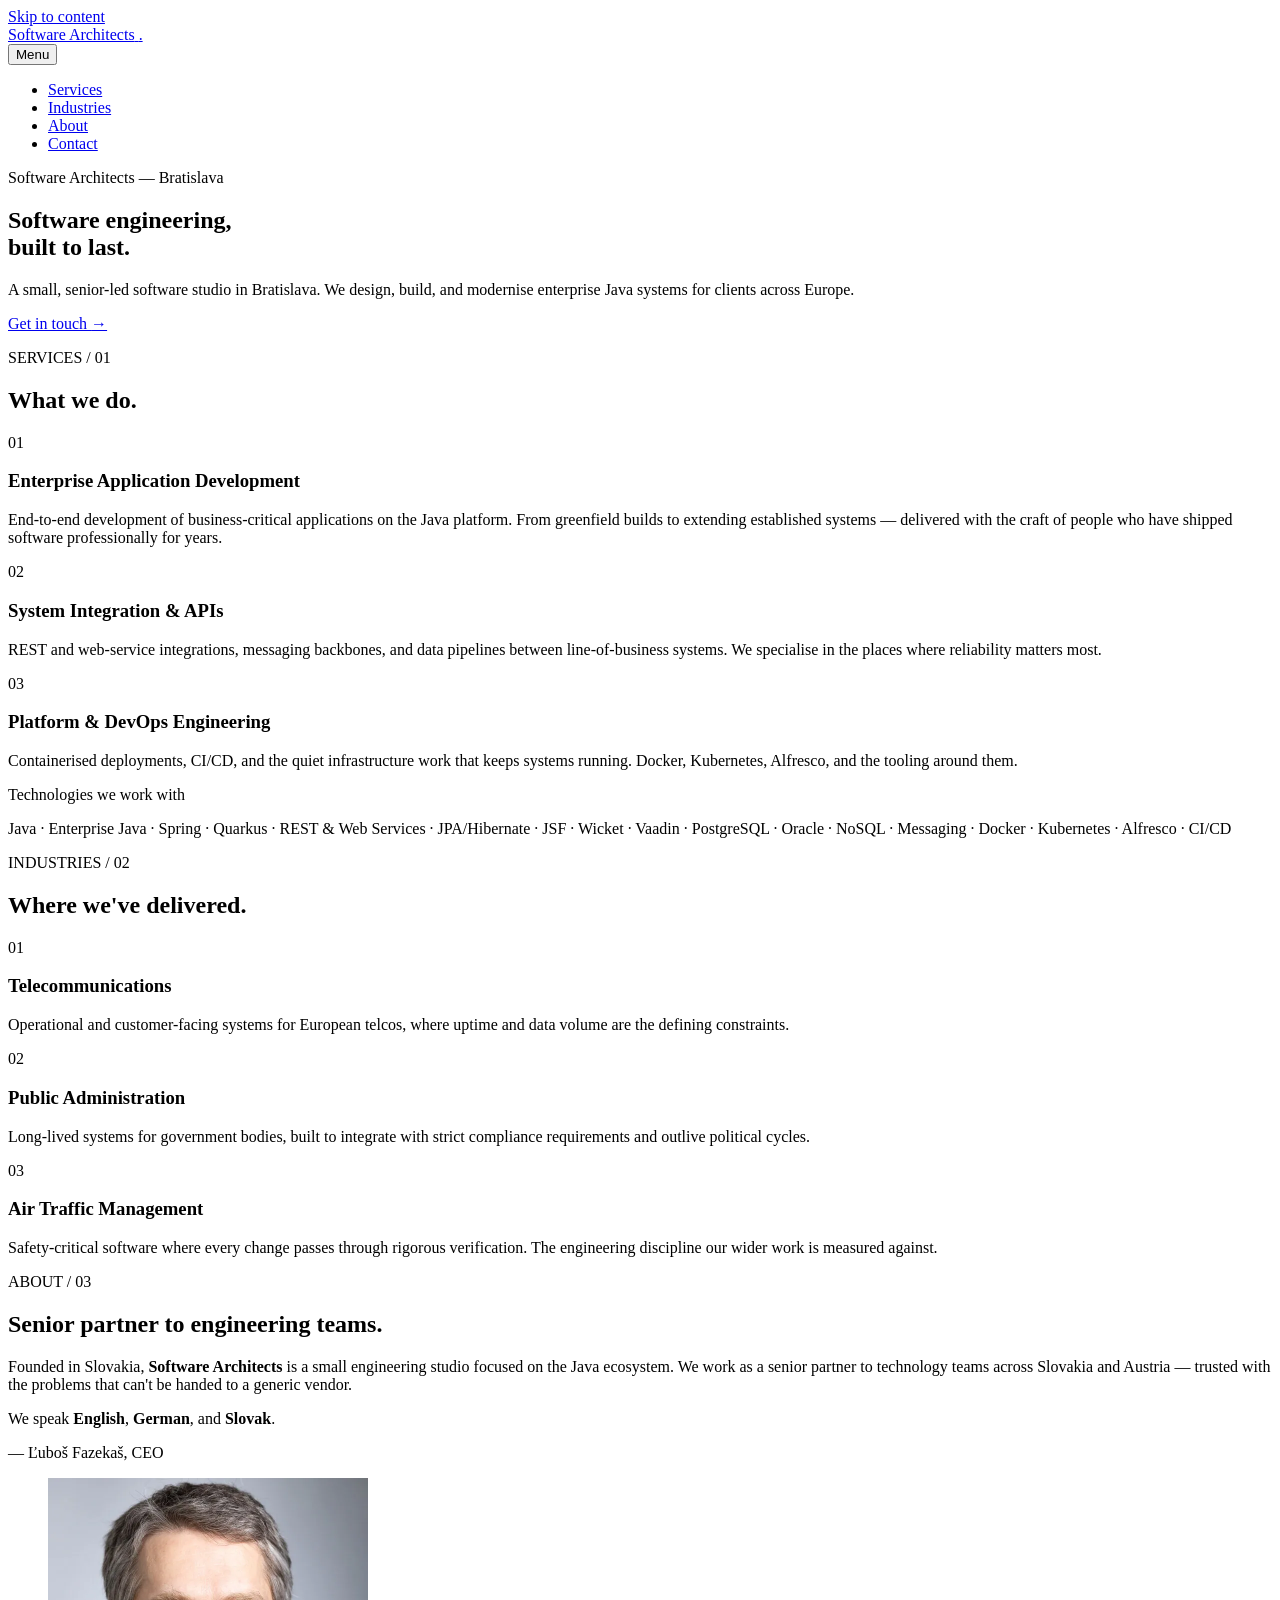
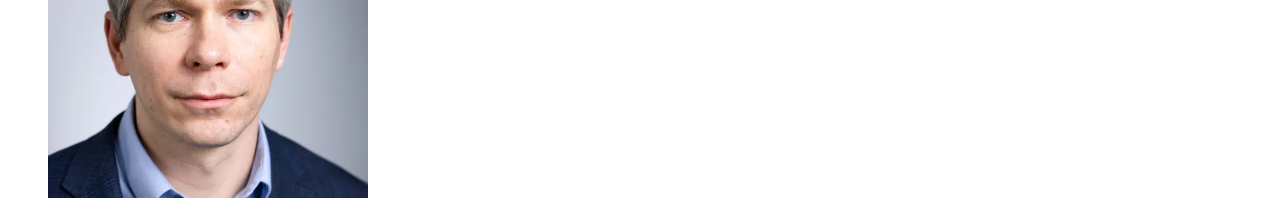
==== index.html @ 05bd2bc0 "Add about section with copy and portrait" ====
<!doctype html>
<html lang="en">
<head>
  <meta charset="utf-8">
  <meta name="viewport" content="width=device-width, initial-scale=1">
  <title>Software Architects — Enterprise Java software engineering</title>
  <meta name="description" content="Software Architects s.r.o. is a small, senior-led software studio in Bratislava. We design, build, and modernise enterprise Java systems for clients across Europe.">
  <meta property="og:title" content="Software Architects — Enterprise Java software engineering">
  <meta property="og:description" content="A small, senior-led software studio in Bratislava. Enterprise Java, integration, and platform engineering.">
  <meta property="og:type" content="website">
  <meta property="og:url" content="https://anachronoxlf.github.io/software-architects-web/">

  <link rel="icon" type="image/svg+xml" href="assets/favicon.svg">
  <link rel="icon" type="image/png" sizes="32x32" href="assets/favicon-32.png">

  <link rel="preconnect" href="https://fonts.googleapis.com">
  <link rel="preconnect" href="https://fonts.gstatic.com" crossorigin>
  <link rel="stylesheet" href="https://fonts.googleapis.com/css2?family=Fraunces:opsz,wght@9..144,400;9..144,600&family=Inter:wght@400;500&family=JetBrains+Mono:wght@400&display=swap">

  <link rel="stylesheet" href="styles.css">
</head>
<body>
  <a class="skip-link" href="#main">Skip to content</a>

  <header class="site-header">
    <div class="site-header__inner">
      <a class="wordmark" href="#top" aria-label="Software Architects home">
        <span class="wordmark__name">Software Architects</span>
        <span class="wordmark__dot" aria-hidden="true">.</span>
      </a>
      <nav class="site-nav" aria-label="Primary">
        <button class="site-nav__toggle" aria-controls="primary-nav" aria-expanded="false">
          <span class="visually-hidden">Menu</span>
          <span class="site-nav__bars" aria-hidden="true"></span>
        </button>
        <ul id="primary-nav" class="site-nav__list">
          <li><a href="#services">Services</a></li>
          <li><a href="#industries">Industries</a></li>
          <li><a href="#about">About</a></li>
          <li><a href="#contact">Contact</a></li>
        </ul>
      </nav>
    </div>
  </header>

  <main id="main">
    <section id="top" class="hero" aria-labelledby="hero-heading">
      <div class="hero__inner content">
        <p class="eyebrow">Software Architects — Bratislava</p>
        <h1 id="hero-heading" class="hero__heading">
          Software engineering,<br>built to last.
        </h1>
        <p class="hero__lede">
          A small, senior-led software studio in Bratislava.
          We design, build, and modernise enterprise Java systems
          for clients across Europe.
        </p>
        <p class="hero__cta">
          <a class="link-arrow" href="#contact">
            Get in touch <span aria-hidden="true">→</span>
          </a>
        </p>
      </div>
    </section>
    <section id="services" aria-labelledby="services-heading">
      <div class="content section">
        <p class="section-marker">SERVICES / 01</p>
        <h2 id="services-heading" class="section-heading">What we do.</h2>

        <article class="pillar">
          <p class="pillar__index">01</p>
          <h3 class="pillar__title">Enterprise Application Development</h3>
          <p class="pillar__body">
            End-to-end development of business-critical applications on the
            Java platform. From greenfield builds to extending established
            systems — delivered with the craft of people who have shipped
            software professionally for years.
          </p>
        </article>

        <article class="pillar">
          <p class="pillar__index">02</p>
          <h3 class="pillar__title">System Integration &amp; APIs</h3>
          <p class="pillar__body">
            REST and web-service integrations, messaging backbones, and data
            pipelines between line-of-business systems. We specialise in the
            places where reliability matters most.
          </p>
        </article>

        <article class="pillar">
          <p class="pillar__index">03</p>
          <h3 class="pillar__title">Platform &amp; DevOps Engineering</h3>
          <p class="pillar__body">
            Containerised deployments, CI/CD, and the quiet infrastructure
            work that keeps systems running. Docker, Kubernetes, Alfresco,
            and the tooling around them.
          </p>
        </article>

        <div class="tech-strip" aria-label="Technologies we work with">
          <p class="tech-strip__label">Technologies we work with</p>
          <p class="tech-strip__list">
            Java · Enterprise Java · Spring · Quarkus · REST &amp; Web Services ·
            JPA/Hibernate · JSF · Wicket · Vaadin · PostgreSQL · Oracle · NoSQL ·
            Messaging · Docker · Kubernetes · Alfresco · CI/CD
          </p>
        </div>
      </div>
    </section>
    <section id="industries" aria-labelledby="industries-heading">
      <div class="content section">
        <p class="section-marker">INDUSTRIES / 02</p>
        <h2 id="industries-heading" class="section-heading">Where we've delivered.</h2>

        <article class="pillar">
          <p class="pillar__index">01</p>
          <h3 class="pillar__title">Telecommunications</h3>
          <p class="pillar__body">
            Operational and customer-facing systems for European telcos,
            where uptime and data volume are the defining constraints.
          </p>
        </article>

        <article class="pillar">
          <p class="pillar__index">02</p>
          <h3 class="pillar__title">Public Administration</h3>
          <p class="pillar__body">
            Long-lived systems for government bodies, built to integrate with
            strict compliance requirements and outlive political cycles.
          </p>
        </article>

        <article class="pillar">
          <p class="pillar__index">03</p>
          <h3 class="pillar__title">Air Traffic Management</h3>
          <p class="pillar__body">
            Safety-critical software where every change passes through
            rigorous verification. The engineering discipline our wider
            work is measured against.
          </p>
        </article>
      </div>
    </section>
    <section id="about" aria-labelledby="about-heading">
      <div class="content section about">
        <div class="about__text">
          <p class="section-marker">ABOUT / 03</p>
          <h2 id="about-heading" class="section-heading">Senior partner to engineering teams.</h2>
          <p>
            Founded in Slovakia, <strong>Software Architects</strong> is a small
            engineering studio focused on the Java ecosystem. We work as a senior
            partner to technology teams across Slovakia and Austria — trusted
            with the problems that can't be handed to a generic vendor.
          </p>
          <p class="about__languages">
            We speak <strong>English</strong>, <strong>German</strong>, and <strong>Slovak</strong>.
          </p>
          <p class="about__caption">— Ľuboš Fazekaš, CEO</p>
        </div>
        <figure class="about__portrait">
          <picture>
            <source srcset="assets/portrait.webp" type="image/webp">
            <img src="assets/portrait.jpg"
                 alt="Portrait of Ľuboš Fazekaš, CEO of Software Architects"
                 width="320" height="320" loading="lazy" decoding="async">
          </picture>
        </figure>
      </div>
    </section>
    <section id="contact" aria-labelledby="contact-heading"></section>
  </main>

  <footer class="site-footer"></footer>

  <script src="main.js" defer></script>
</body>
</html>
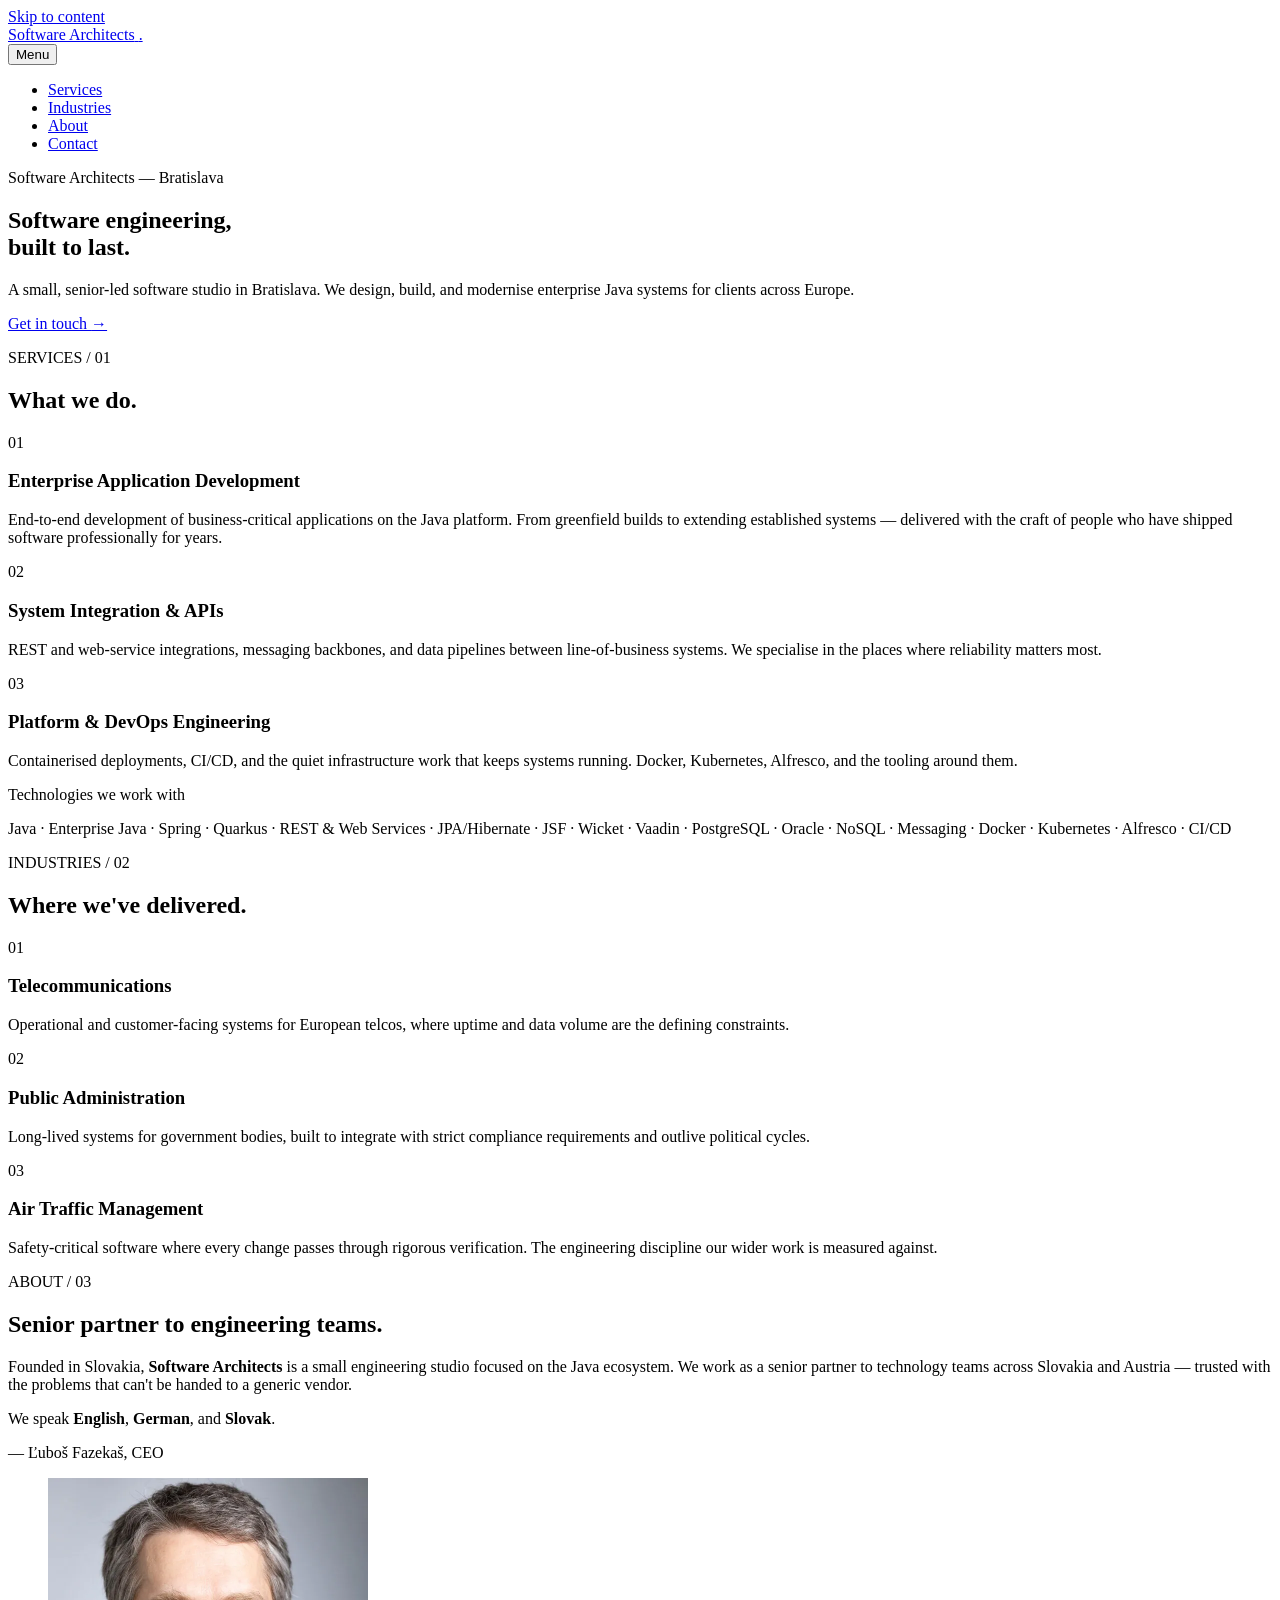
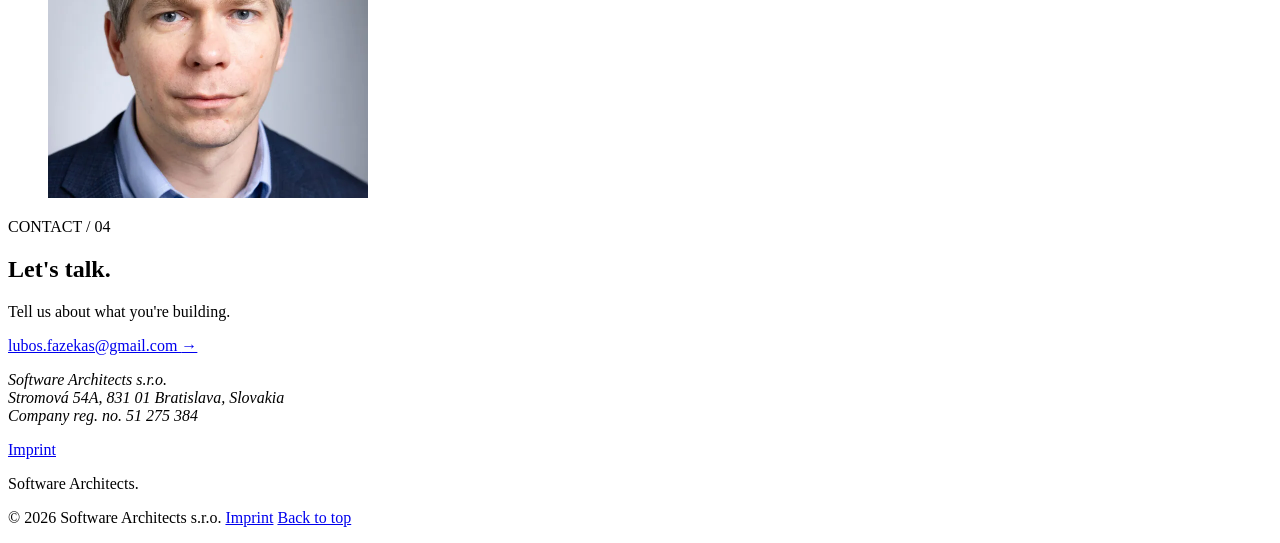
==== commit 3572cab5: "Add contact section and site footer" ====
--- a/index.html
+++ b/index.html
@@ -168,10 +168,41 @@
         </figure>
       </div>
     </section>
-    <section id="contact" aria-labelledby="contact-heading"></section>
+    <section id="contact" aria-labelledby="contact-heading">
+      <div class="content section">
+        <p class="section-marker">CONTACT / 04</p>
+        <h2 id="contact-heading" class="section-heading">Let's talk.</h2>
+        <p class="contact__lede">Tell us about what you're building.</p>
+
+        <p class="contact__email">
+          <a class="link-arrow" href="mailto:lubos.fazekas@gmail.com">
+            lubos.fazekas@gmail.com <span aria-hidden="true">→</span>
+          </a>
+        </p>
+
+        <address class="contact__address">
+          Software Architects s.r.o.<br>
+          Stromová 54A, 831 01 Bratislava, Slovakia<br>
+          Company reg. no. 51 275 384
+        </address>
+
+        <p class="contact__imprint">
+          <a class="link-underline" href="imprint.html">Imprint</a>
+        </p>
+      </div>
+    </section>
   </main>
 
-  <footer class="site-footer"></footer>
+  <footer class="site-footer">
+    <div class="content site-footer__inner">
+      <p class="site-footer__mark">Software Architects<span aria-hidden="true">.</span></p>
+      <p class="site-footer__meta">
+        © <span id="footer-year">2026</span> Software Architects s.r.o.
+        <a href="imprint.html">Imprint</a>
+        <a href="#top">Back to top</a>
+      </p>
+    </div>
+  </footer>
 
   <script src="main.js" defer></script>
 </body>
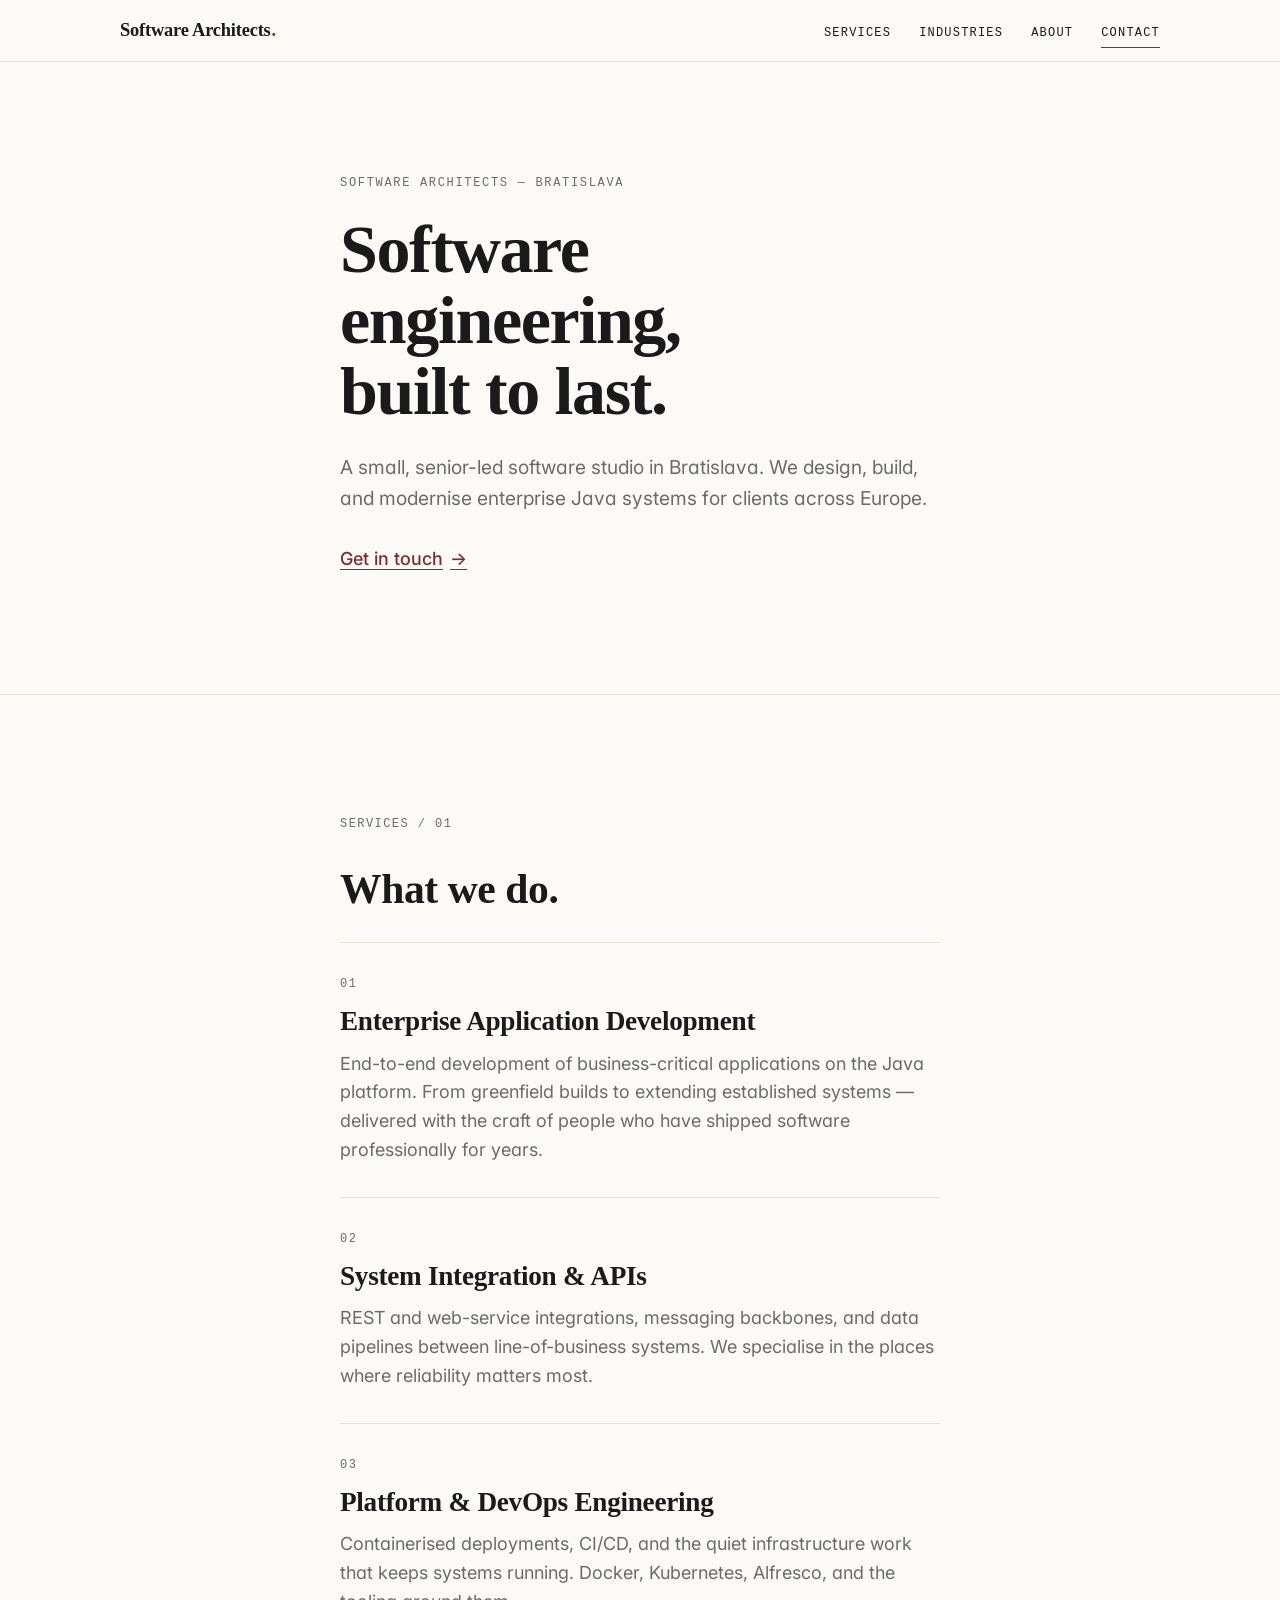
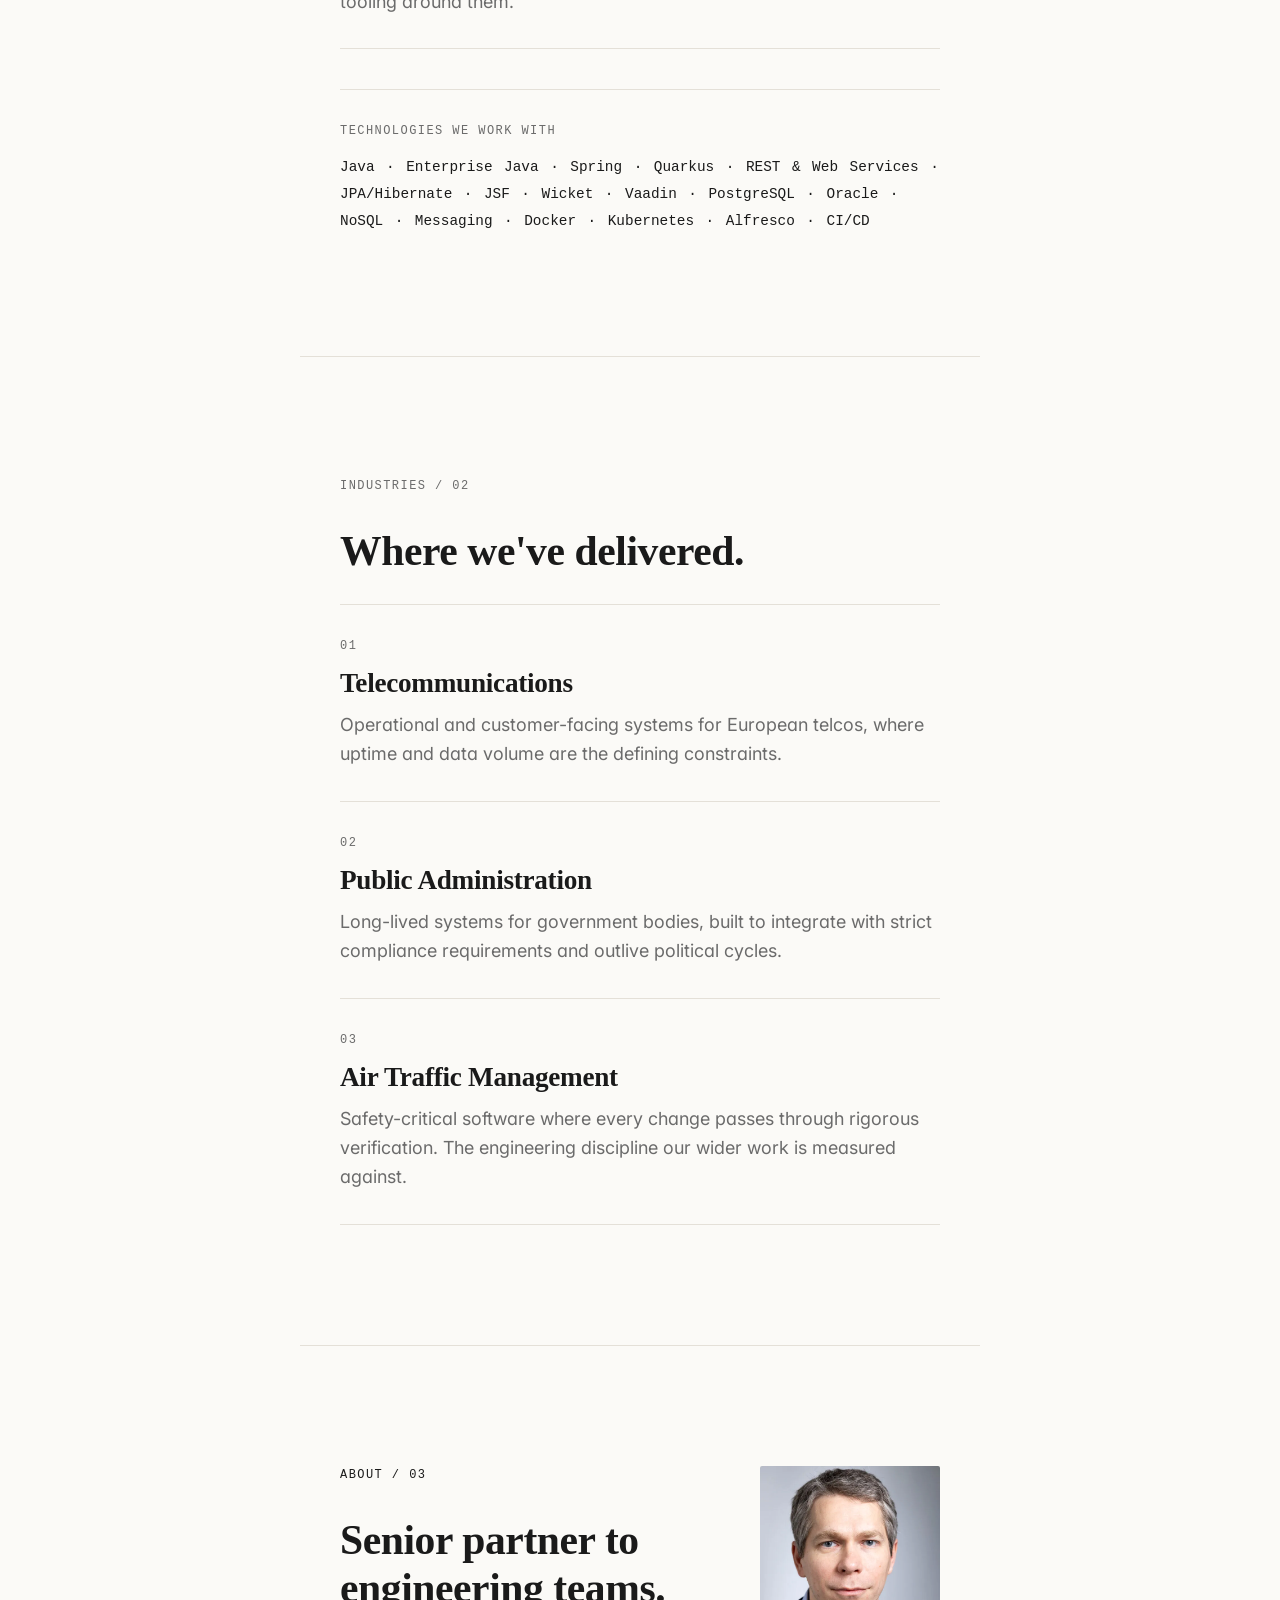
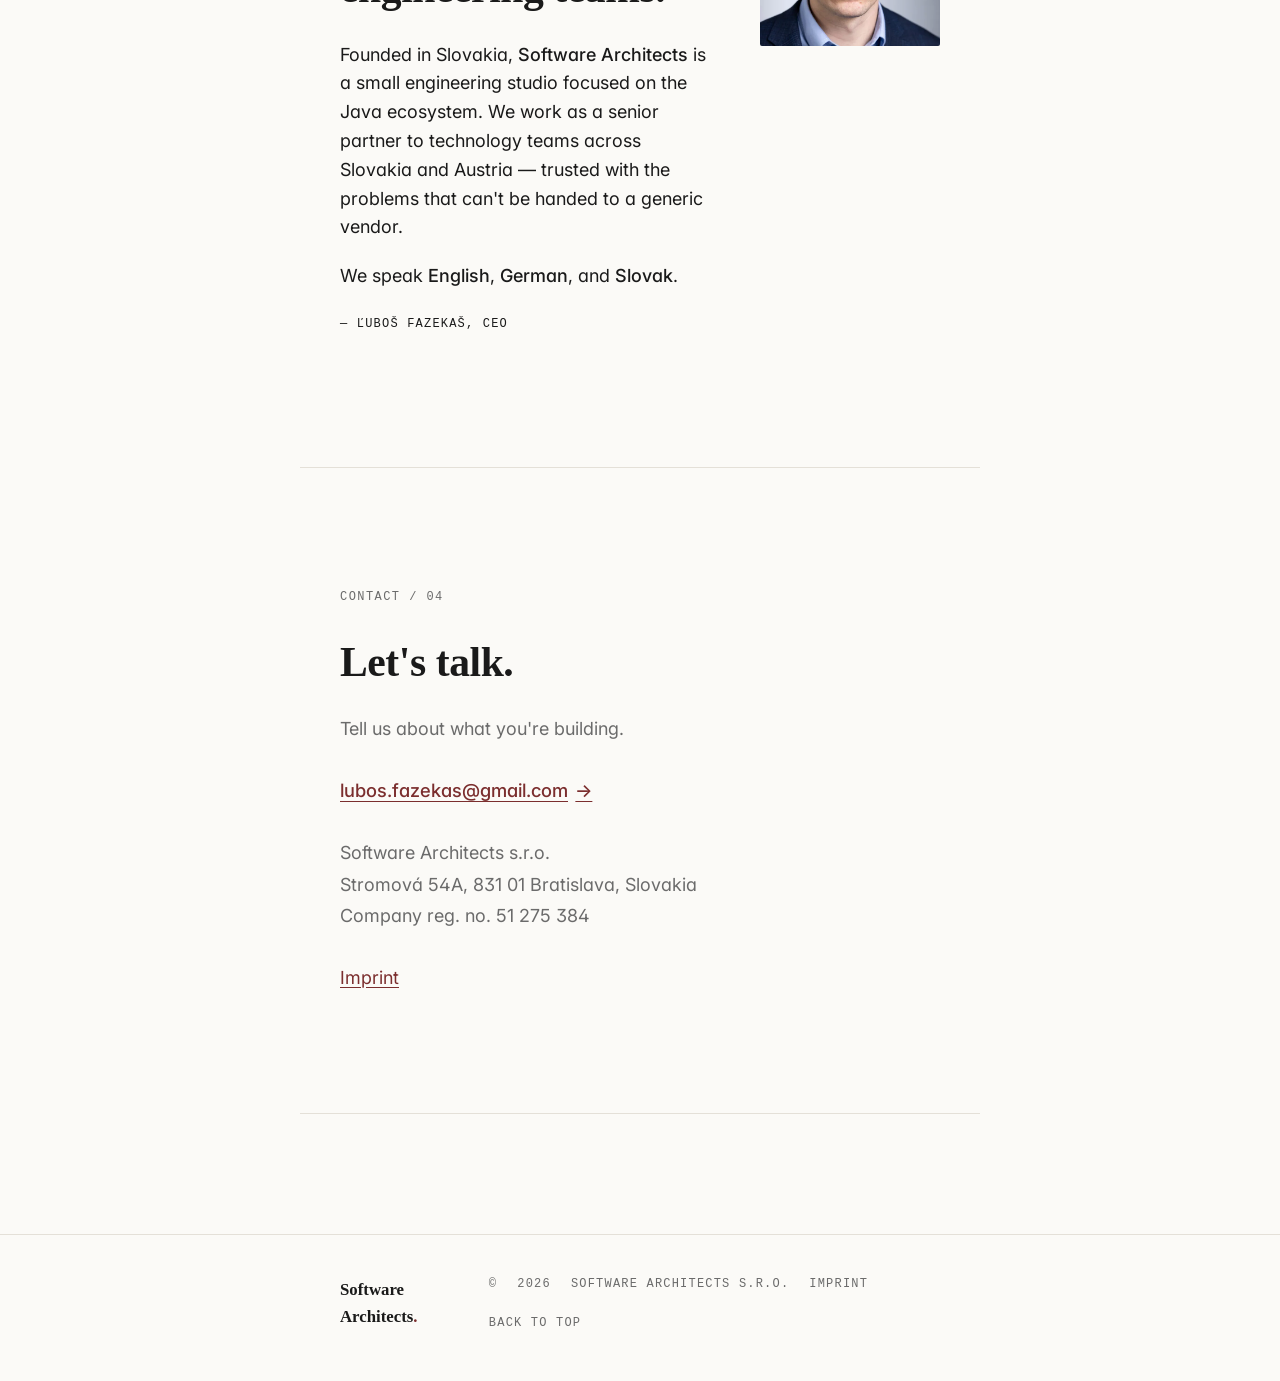
==== commit 2d38669b: "Responsive polish: fluid heading sizes, text-wrap balance, overflow-x safety - Clamp hero/section/pi" ====
--- a/index.html
+++ b/index.html
@@ -48,7 +48,7 @@
       <div class="hero__inner content">
         <p class="eyebrow">Software Architects — Bratislava</p>
         <h1 id="hero-heading" class="hero__heading">
-          Software engineering,<br>built to last.
+          Software engineering,<br> built to last.
         </h1>
         <p class="hero__lede">
           A small, senior-led software studio in Bratislava.
--- a/styles.css
+++ b/styles.css
@@ -0,0 +1,524 @@
+/* =============================================================
+   Software Architects — Variant A (Editorial)
+   ============================================================= */
+
+:root {
+  --bg: #FBFAF7;
+  --fg: #1A1A1A;
+  --fg-muted: #6B6B6B;
+  --accent: #7B2E2E;
+  --rule: #E4E0D8;
+
+  --font-display: 'Fraunces', Georgia, 'Times New Roman', serif;
+  --font-body: 'Inter', system-ui, -apple-system, sans-serif;
+  --font-mono: 'JetBrains Mono', ui-monospace, 'SF Mono', Menlo, monospace;
+
+  --content-max: 680px;
+  --page-gutter: clamp(1.25rem, 4vw, 2.5rem);
+  --section-gap: clamp(80px, 12vw, 120px);
+
+  --ease: cubic-bezier(0.2, 0.8, 0.2, 1);
+}
+
+*,
+*::before,
+*::after { box-sizing: border-box; }
+
+html { -webkit-text-size-adjust: 100%; }
+
+html, body { margin: 0; padding: 0; }
+
+html { overflow-x: hidden; }
+body { overflow-x: clip; }
+
+body {
+  background: var(--bg);
+  color: var(--fg);
+  font-family: var(--font-body);
+  font-size: 17px;
+  line-height: 1.6;
+  font-feature-settings: "ss01", "cv11";
+  -webkit-font-smoothing: antialiased;
+  text-rendering: optimizeLegibility;
+}
+
+@media (min-width: 900px) {
+  body { font-size: 18px; }
+}
+
+img, picture, svg { display: block; max-width: 100%; height: auto; }
+
+a {
+  color: var(--accent);
+  text-decoration-thickness: 1px;
+  text-underline-offset: 3px;
+}
+
+a:hover { color: var(--fg); }
+
+h1, h2, h3 {
+  font-family: var(--font-display);
+  font-weight: 600;
+  line-height: 1.15;
+  letter-spacing: -0.01em;
+  margin: 0;
+  color: var(--fg);
+}
+
+p { margin: 0 0 1.1em; }
+
+strong { font-weight: 500; }
+
+address { font-style: normal; }
+
+/* Utility */
+.visually-hidden {
+  position: absolute !important;
+  width: 1px; height: 1px;
+  overflow: hidden;
+  clip: rect(0 0 0 0);
+  white-space: nowrap;
+  border: 0;
+}
+
+.skip-link {
+  position: absolute;
+  top: -100px; left: 0;
+  background: var(--fg);
+  color: var(--bg);
+  padding: 0.6rem 1rem;
+  z-index: 100;
+  text-decoration: none;
+}
+.skip-link:focus { top: 0; }
+
+.content {
+  max-width: var(--content-max);
+  margin: 0 auto;
+  padding-left: var(--page-gutter);
+  padding-right: var(--page-gutter);
+}
+
+.section {
+  padding-top: var(--section-gap);
+  padding-bottom: var(--section-gap);
+  border-bottom: 1px solid var(--rule);
+}
+
+.section-marker {
+  font-family: var(--font-mono);
+  font-size: 12px;
+  letter-spacing: 0.12em;
+  text-transform: uppercase;
+  color: var(--fg-muted);
+  margin: 0 0 2rem;
+}
+
+.section-heading {
+  font-size: clamp(1.6rem, 5.5vw, 2.6rem);
+  margin: 0 0 1.75rem;
+  text-wrap: balance;
+}
+
+.eyebrow {
+  font-family: var(--font-mono);
+  font-size: 12px;
+  letter-spacing: 0.14em;
+  text-transform: uppercase;
+  color: var(--fg-muted);
+  margin: 0 0 1.25rem;
+}
+
+/* Global focus */
+:focus-visible {
+  outline: 2px solid var(--accent);
+  outline-offset: 3px;
+  border-radius: 2px;
+}
+
+@media (prefers-reduced-motion: reduce) {
+  *, *::before, *::after {
+    animation-duration: 0.001ms !important;
+    transition-duration: 0.001ms !important;
+    scroll-behavior: auto !important;
+  }
+}
+
+/* =============================================================
+   Site header
+   ============================================================= */
+
+.site-header {
+  position: sticky;
+  top: 0;
+  z-index: 20;
+  background: color-mix(in oklab, var(--bg) 88%, transparent);
+  backdrop-filter: saturate(140%) blur(6px);
+  border-bottom: 1px solid var(--rule);
+}
+
+.site-header__inner {
+  max-width: 1120px;
+  margin: 0 auto;
+  padding: 1rem var(--page-gutter);
+  display: flex;
+  align-items: center;
+  justify-content: space-between;
+  gap: 1.5rem;
+}
+
+.wordmark {
+  display: inline-flex;
+  align-items: baseline;
+  gap: 1px;
+  font-family: var(--font-display);
+  font-weight: 600;
+  font-size: 1.15rem;
+  letter-spacing: -0.01em;
+  color: var(--fg);
+  text-decoration: none;
+}
+.wordmark__dot { color: var(--accent); }
+
+.site-nav__toggle {
+  display: none;
+  appearance: none;
+  border: 0;
+  background: transparent;
+  padding: 10px;
+  cursor: pointer;
+  color: var(--fg);
+}
+.site-nav__bars,
+.site-nav__bars::before,
+.site-nav__bars::after {
+  content: "";
+  display: block;
+  width: 22px;
+  height: 1.5px;
+  background: currentColor;
+  transition: transform 0.2s var(--ease), opacity 0.2s var(--ease);
+}
+.site-nav__bars { position: relative; }
+.site-nav__bars::before { position: absolute; top: -7px; left: 0; }
+.site-nav__bars::after  { position: absolute; top:  7px; left: 0; }
+
+.site-nav__toggle[aria-expanded="true"] .site-nav__bars { background: transparent; }
+.site-nav__toggle[aria-expanded="true"] .site-nav__bars::before { transform: translateY(7px) rotate(45deg); }
+.site-nav__toggle[aria-expanded="true"] .site-nav__bars::after  { transform: translateY(-7px) rotate(-45deg); }
+
+.site-nav__list {
+  list-style: none;
+  margin: 0;
+  padding: 0;
+  display: flex;
+  gap: 1.75rem;
+}
+
+.site-nav__list a {
+  font-family: var(--font-mono);
+  font-size: 12px;
+  letter-spacing: 0.1em;
+  text-transform: uppercase;
+  color: var(--fg);
+  text-decoration: none;
+  padding: 0.4rem 0;
+}
+.site-nav__list a.is-active { border-bottom: 1px solid var(--accent); }
+.site-nav__list a:hover { color: var(--accent); }
+
+@media (max-width: 719px) {
+  .site-nav { position: relative; }
+  .site-nav__toggle { display: inline-flex; }
+  .site-nav__list {
+    position: absolute;
+    top: 100%;
+    right: 0;
+    min-width: 220px;
+    flex-direction: column;
+    gap: 0;
+    background: var(--bg);
+    border: 1px solid var(--rule);
+    border-top: 0;
+    padding: 0.75rem 1.25rem 1rem;
+    transform: translateY(-8px);
+    opacity: 0;
+    pointer-events: none;
+    transition: opacity 0.18s var(--ease), transform 0.18s var(--ease);
+    z-index: 30;
+  }
+  .site-nav[data-open="true"] .site-nav__list {
+    transform: translateY(0);
+    opacity: 1;
+    pointer-events: auto;
+  }
+  .site-nav__list a {
+    display: block;
+    font-size: 14px;
+    padding: 0.85rem 0;
+    border-bottom: 1px solid var(--rule);
+  }
+  .site-nav__list li:last-child a { border-bottom: 0; }
+}
+
+/* =============================================================
+   Hero
+   ============================================================= */
+
+.hero {
+  padding-top: clamp(4rem, 10vw, 7rem);
+  padding-bottom: var(--section-gap);
+  border-bottom: 1px solid var(--rule);
+}
+
+.hero__inner { text-align: left; }
+
+.hero__heading {
+  font-size: clamp(2rem, 7.5vw, 4.25rem);
+  line-height: 1.05;
+  letter-spacing: -0.02em;
+  margin: 0 0 1.5rem;
+  text-wrap: balance;
+}
+.hero__heading br { display: none; }
+@media (min-width: 720px) {
+  .hero__heading br { display: inline; }
+}
+
+.hero__lede {
+  font-size: clamp(1.05rem, 1.6vw, 1.2rem);
+  color: var(--fg-muted);
+  max-width: 34em;
+  margin: 0 0 2rem;
+}
+
+.hero__cta { margin: 0; }
+
+.link-arrow {
+  display: inline-flex;
+  align-items: baseline;
+  gap: 0.4em;
+  font-family: var(--font-body);
+  font-weight: 500;
+  color: var(--accent);
+  text-decoration: underline;
+  text-underline-offset: 4px;
+  text-decoration-thickness: 1px;
+  transition: gap 0.2s var(--ease), color 0.2s var(--ease);
+}
+.link-arrow:hover { gap: 0.7em; color: var(--fg); }
+
+.link-underline {
+  color: var(--accent);
+  text-decoration: underline;
+  text-underline-offset: 3px;
+}
+
+/* =============================================================
+   Pillars (services + industries share this)
+   ============================================================= */
+
+.pillar {
+  padding: 2rem 0;
+  border-top: 1px solid var(--rule);
+}
+.pillar:last-of-type { border-bottom: 1px solid var(--rule); margin-bottom: 0; }
+
+.pillar__index {
+  font-family: var(--font-mono);
+  font-size: 12px;
+  letter-spacing: 0.12em;
+  color: var(--fg-muted);
+  margin: 0 0 0.75rem;
+}
+
+.pillar__title {
+  font-size: clamp(1.2rem, 4vw, 1.7rem);
+  margin: 0 0 0.75rem;
+  text-wrap: balance;
+}
+
+.pillar__body {
+  color: var(--fg-muted);
+  max-width: 38em;
+  margin: 0;
+}
+
+/* Tech strip */
+.tech-strip {
+  margin-top: 2.5rem;
+  padding-top: 2rem;
+  border-top: 1px solid var(--rule);
+}
+
+.tech-strip__label {
+  font-family: var(--font-mono);
+  font-size: 12px;
+  letter-spacing: 0.12em;
+  text-transform: uppercase;
+  color: var(--fg-muted);
+  margin: 0 0 0.75rem;
+}
+
+.tech-strip__list {
+  font-family: var(--font-mono);
+  font-size: 0.9rem;
+  line-height: 1.9;
+  color: var(--fg);
+  margin: 0;
+  word-spacing: 0.2em;
+}
+
+/* =============================================================
+   About
+   ============================================================= */
+
+.about {
+  display: grid;
+  grid-template-columns: 1fr;
+  gap: 2rem;
+}
+
+.about__portrait {
+  margin: 0;
+  width: 180px;
+  max-width: 60%;
+}
+
+.about__portrait img {
+  width: 100%;
+  height: auto;
+  border-radius: 2px;
+  filter: saturate(0.95) contrast(1.02);
+}
+
+.about__text p { max-width: 38em; color: var(--fg); }
+.about__languages { color: var(--fg-muted); }
+
+.about__caption {
+  font-family: var(--font-mono);
+  font-size: 12px;
+  letter-spacing: 0.1em;
+  text-transform: uppercase;
+  color: var(--fg-muted);
+  margin-top: 1.5rem;
+}
+
+@media (min-width: 720px) {
+  .about {
+    grid-template-columns: 1fr auto;
+    gap: 3rem;
+    align-items: start;
+  }
+  .about__portrait {
+    width: 180px;
+    max-width: 180px;
+    order: 2;
+  }
+  .about__text { order: 1; }
+}
+
+/* =============================================================
+   Contact
+   ============================================================= */
+
+.contact__lede { color: var(--fg-muted); margin-bottom: 2rem; }
+
+.contact__email {
+  font-size: 1.15rem;
+  margin: 0 0 2rem;
+}
+
+.contact__address {
+  color: var(--fg-muted);
+  margin: 0 0 2rem;
+  line-height: 1.75;
+}
+
+.contact__imprint { margin: 0; }
+
+/* =============================================================
+   Footer
+   ============================================================= */
+
+.site-footer {
+  margin-top: var(--section-gap);
+  padding: 2.5rem 0 3rem;
+  border-top: 1px solid var(--rule);
+}
+
+.site-footer__inner {
+  display: flex;
+  flex-direction: column;
+  gap: 1rem;
+}
+
+.site-footer__mark {
+  font-family: var(--font-display);
+  font-weight: 600;
+  font-size: 1.05rem;
+  margin: 0;
+}
+.site-footer__mark span { color: var(--accent); }
+
+.site-footer__meta {
+  font-family: var(--font-mono);
+  font-size: 12px;
+  letter-spacing: 0.1em;
+  text-transform: uppercase;
+  color: var(--fg-muted);
+  margin: 0;
+  display: flex;
+  flex-wrap: wrap;
+  gap: 1.25rem;
+}
+.site-footer__meta a { color: var(--fg-muted); text-decoration: none; }
+.site-footer__meta a:hover { color: var(--accent); }
+
+@media (min-width: 720px) {
+  .site-footer__inner {
+    flex-direction: row;
+    justify-content: space-between;
+    align-items: center;
+  }
+}
+
+/* =============================================================
+   Imprint page
+   ============================================================= */
+
+.imprint-page .section { border-bottom: 0; }
+
+.imprint {
+  padding-top: clamp(4rem, 10vw, 6rem);
+  padding-bottom: var(--section-gap);
+}
+
+.imprint__list {
+  display: grid;
+  grid-template-columns: 1fr;
+  gap: 1.5rem 2rem;
+  margin: 2.5rem 0;
+  padding: 0;
+}
+.imprint__list dt {
+  font-family: var(--font-mono);
+  font-size: 12px;
+  letter-spacing: 0.12em;
+  text-transform: uppercase;
+  color: var(--fg-muted);
+}
+.imprint__list dd {
+  margin: 0;
+  line-height: 1.6;
+}
+
+@media (min-width: 720px) {
+  .imprint__list {
+    grid-template-columns: 220px 1fr;
+    gap: 1rem 2.5rem;
+    align-items: baseline;
+  }
+}
+
+.imprint__back { margin-top: 3rem; }
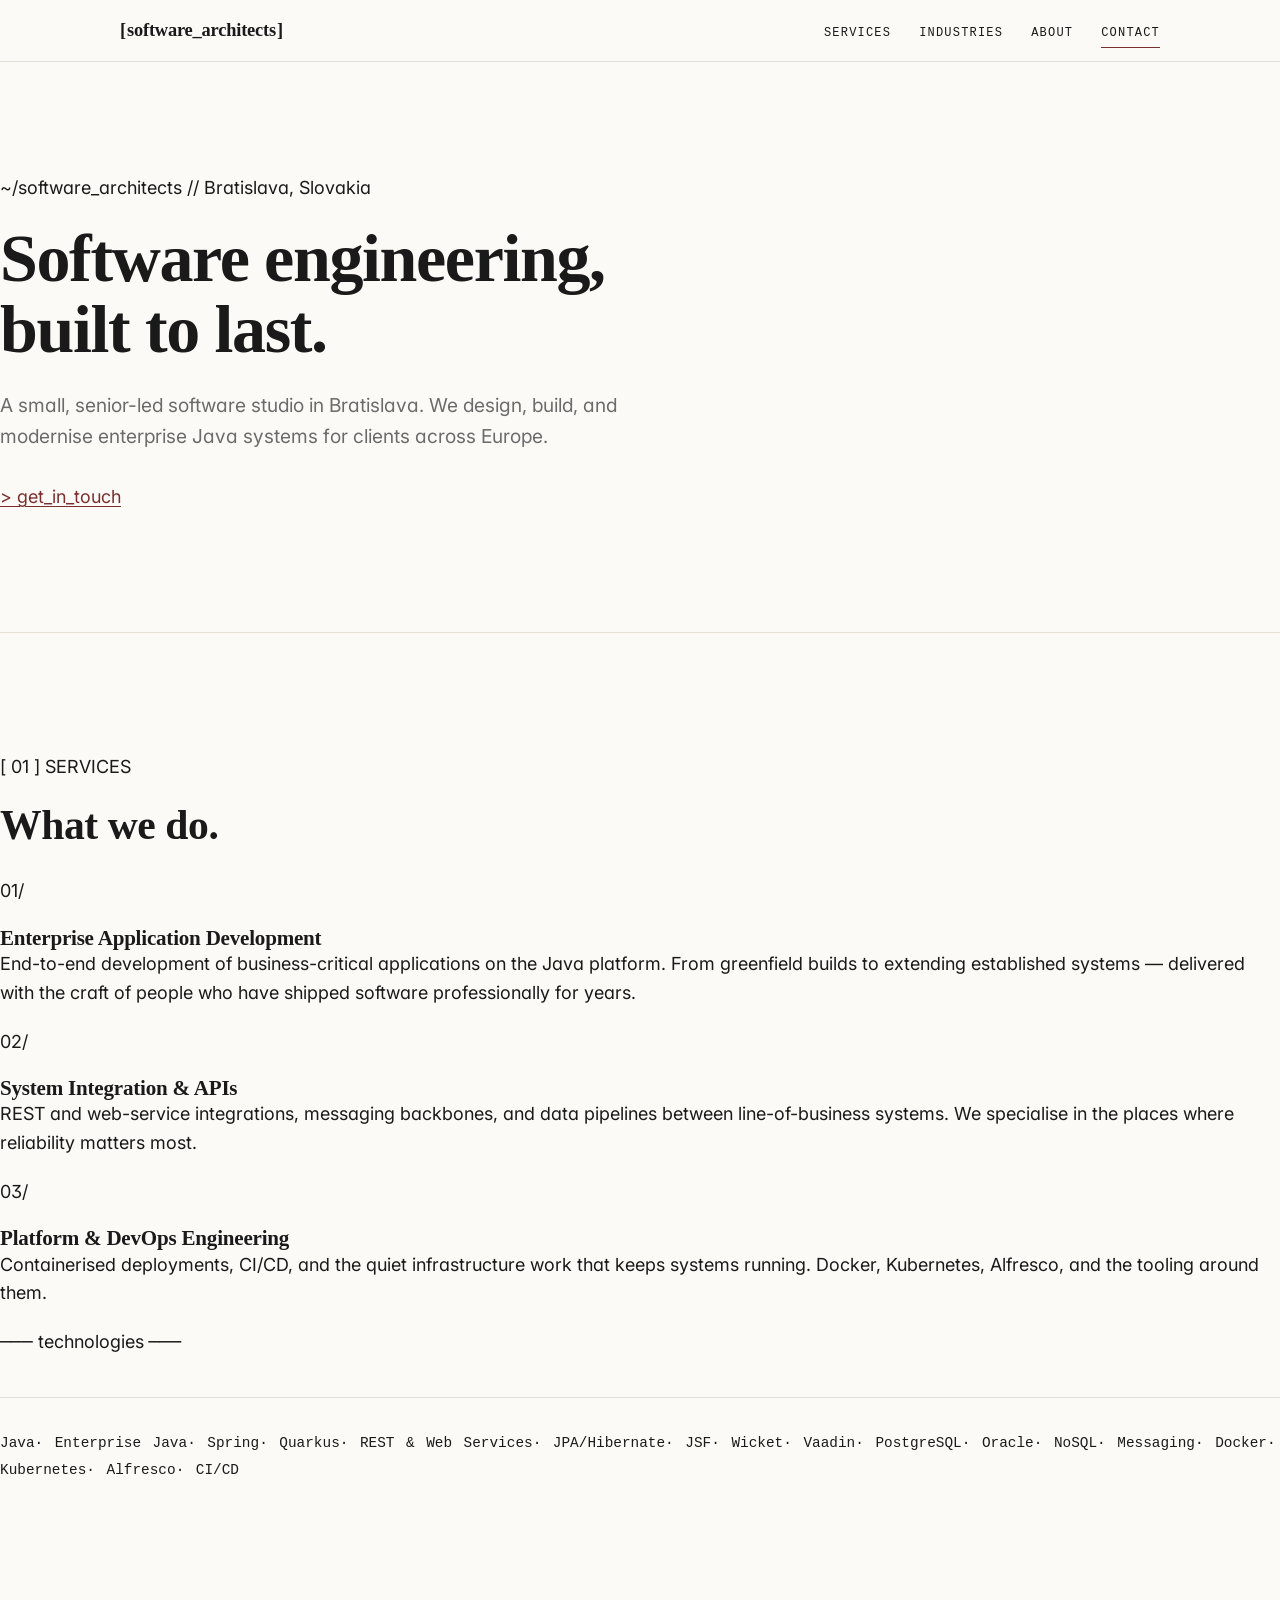
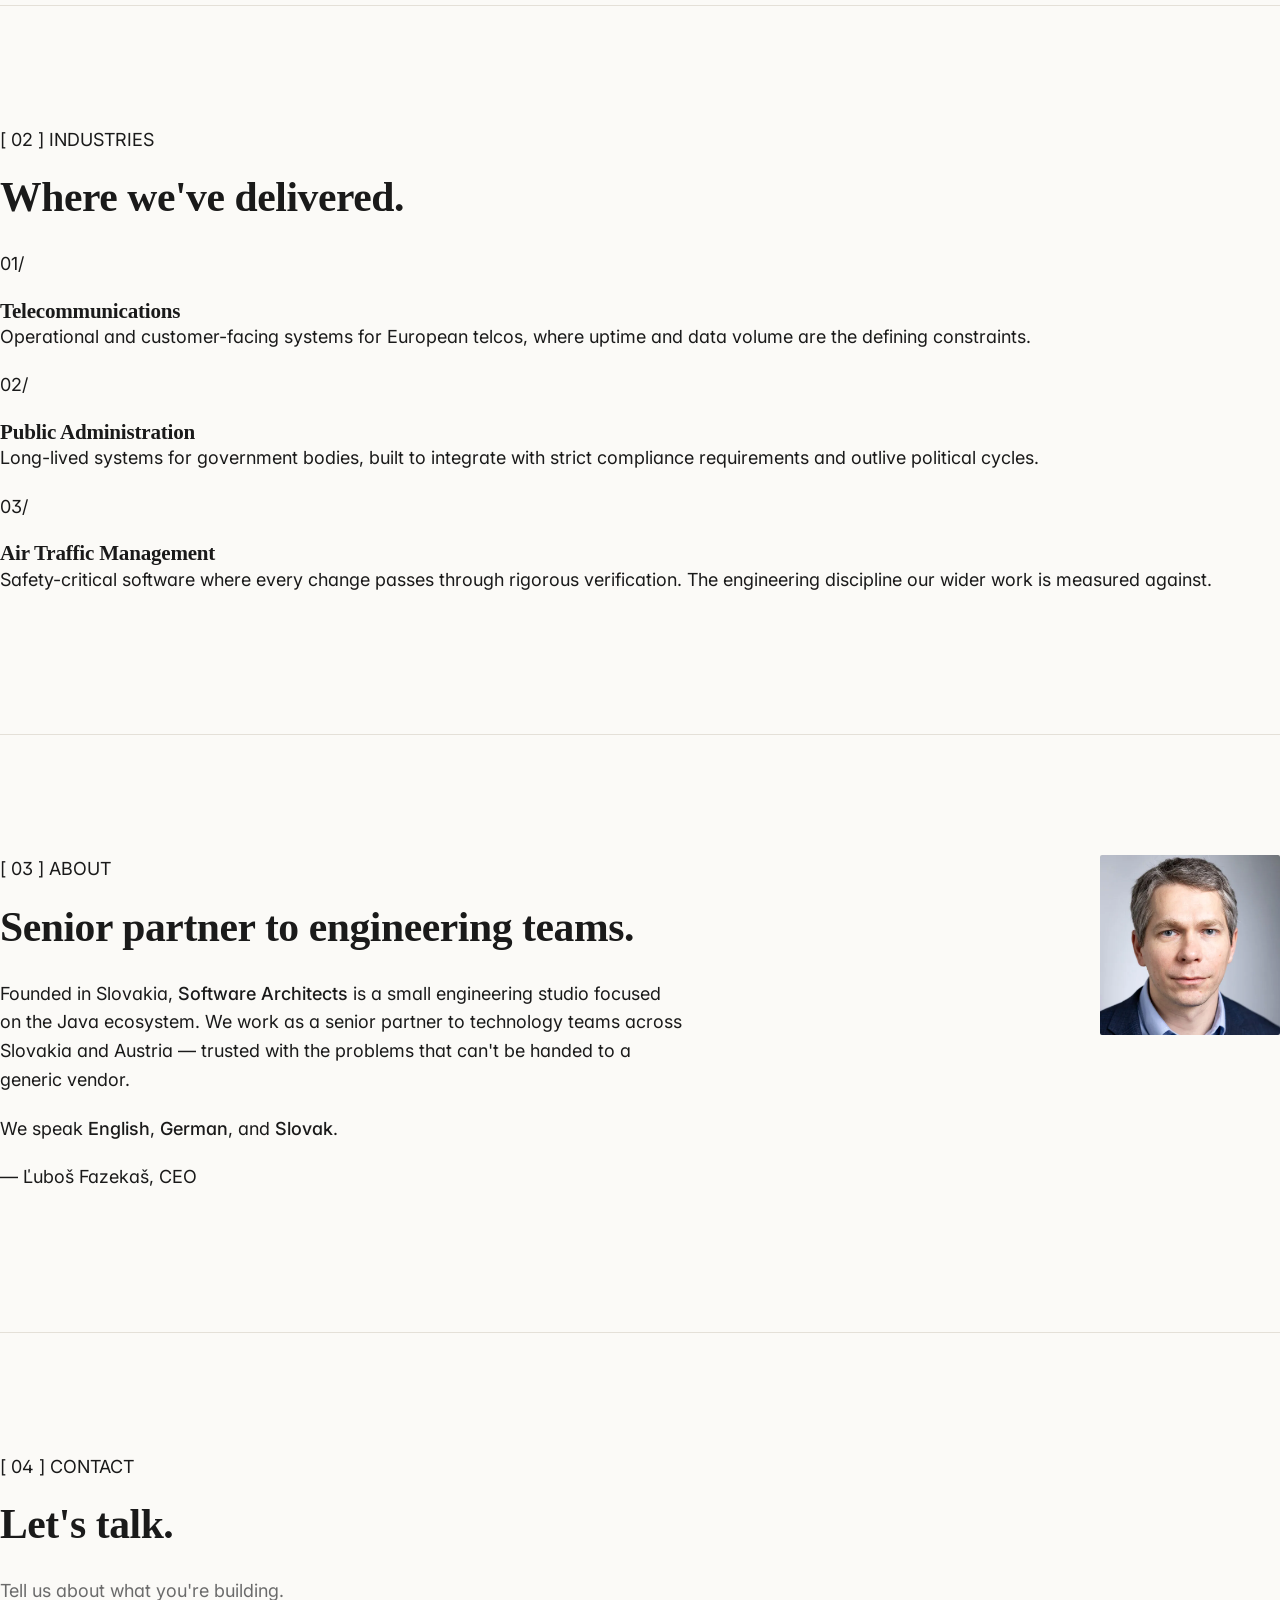
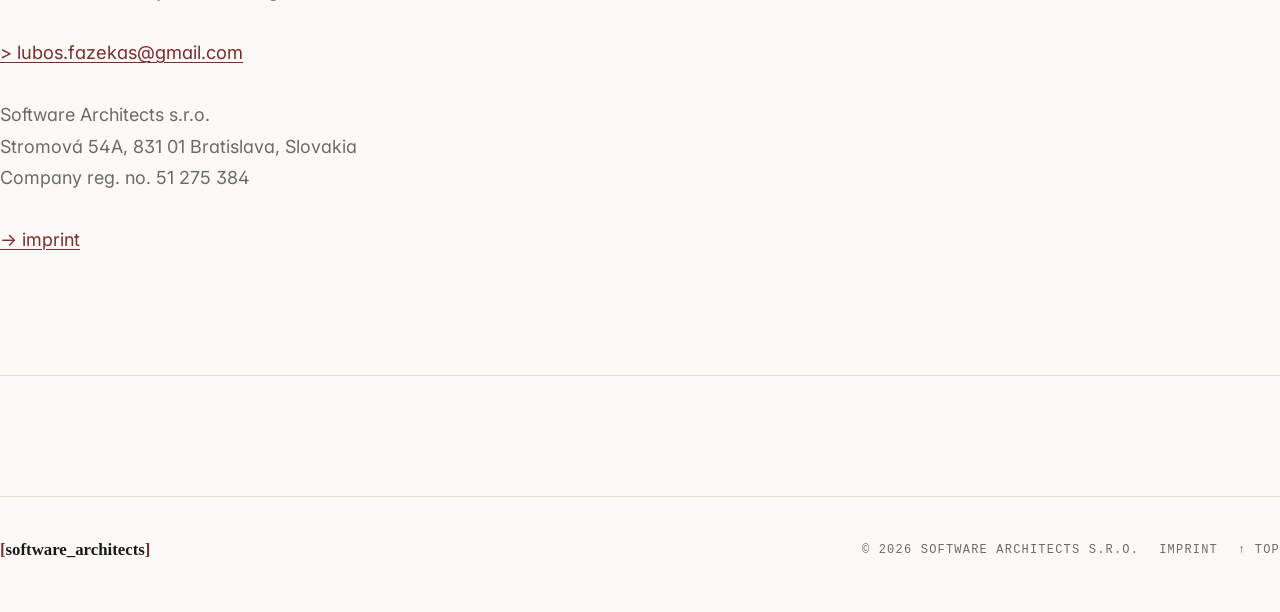
==== commit e29fccc2: "Add index.html: hero, services, industries, about, contact, footer" ====
--- a/index.html
+++ b/index.html
@@ -3,6 +3,7 @@
 <head>
   <meta charset="utf-8">
   <meta name="viewport" content="width=device-width, initial-scale=1">
+  <meta name="color-scheme" content="dark">
   <title>Software Architects — Enterprise Java software engineering</title>
   <meta name="description" content="Software Architects s.r.o. is a small, senior-led software studio in Bratislava. We design, build, and modernise enterprise Java systems for clients across Europe.">
   <meta property="og:title" content="Software Architects — Enterprise Java software engineering">
@@ -15,18 +16,19 @@
 
   <link rel="preconnect" href="https://fonts.googleapis.com">
   <link rel="preconnect" href="https://fonts.gstatic.com" crossorigin>
-  <link rel="stylesheet" href="https://fonts.googleapis.com/css2?family=Fraunces:opsz,wght@9..144,400;9..144,600&family=Inter:wght@400;500&family=JetBrains+Mono:wght@400&display=swap">
+  <link rel="stylesheet" href="https://fonts.googleapis.com/css2?family=IBM+Plex+Mono:wght@400&family=IBM+Plex+Sans:wght@400;500&family=Inter:wght@400;500;700&display=swap">
 
   <link rel="stylesheet" href="styles.css">
 </head>
-<body>
+<body class="theme-dark">
   <a class="skip-link" href="#main">Skip to content</a>
 
   <header class="site-header">
     <div class="site-header__inner">
       <a class="wordmark" href="#top" aria-label="Software Architects home">
-        <span class="wordmark__name">Software Architects</span>
-        <span class="wordmark__dot" aria-hidden="true">.</span>
+        <span class="wordmark__bracket" aria-hidden="true">[</span>
+        <span class="wordmark__name">software_architects</span>
+        <span class="wordmark__bracket" aria-hidden="true">]</span>
       </a>
       <nav class="site-nav" aria-label="Primary">
         <button class="site-nav__toggle" aria-controls="primary-nav" aria-expanded="false">
@@ -34,10 +36,10 @@
           <span class="site-nav__bars" aria-hidden="true"></span>
         </button>
         <ul id="primary-nav" class="site-nav__list">
-          <li><a href="#services">Services</a></li>
-          <li><a href="#industries">Industries</a></li>
-          <li><a href="#about">About</a></li>
-          <li><a href="#contact">Contact</a></li>
+          <li><a href="#services">services</a></li>
+          <li><a href="#industries">industries</a></li>
+          <li><a href="#about">about</a></li>
+          <li><a href="#contact">contact</a></li>
         </ul>
       </nav>
     </div>
@@ -45,10 +47,10 @@
 
   <main id="main">
     <section id="top" class="hero" aria-labelledby="hero-heading">
-      <div class="hero__inner content">
-        <p class="eyebrow">Software Architects — Bratislava</p>
+      <div class="hero__inner wide">
+        <p class="mono-eyebrow"><span aria-hidden="true">~/</span>software_architects <span class="mono-eyebrow__sep" aria-hidden="true">//</span> Bratislava, Slovakia</p>
         <h1 id="hero-heading" class="hero__heading">
-          Software engineering,<br> built to last.
+          Software engineering,<br>built to last.
         </h1>
         <p class="hero__lede">
           A small, senior-led software studio in Bratislava.
@@ -56,96 +58,118 @@
           for clients across Europe.
         </p>
         <p class="hero__cta">
-          <a class="link-arrow" href="#contact">
-            Get in touch <span aria-hidden="true">→</span>
+          <a class="btn-mono" href="#contact">
+            <span aria-hidden="true">&gt;</span> get_in_touch
           </a>
         </p>
       </div>
     </section>
+
     <section id="services" aria-labelledby="services-heading">
-      <div class="content section">
-        <p class="section-marker">SERVICES / 01</p>
+      <div class="wide section">
+        <p class="mono-marker"><span aria-hidden="true">[ 01 ]</span> SERVICES</p>
         <h2 id="services-heading" class="section-heading">What we do.</h2>
 
-        <article class="pillar">
-          <p class="pillar__index">01</p>
-          <h3 class="pillar__title">Enterprise Application Development</h3>
-          <p class="pillar__body">
-            End-to-end development of business-critical applications on the
-            Java platform. From greenfield builds to extending established
-            systems — delivered with the craft of people who have shipped
-            software professionally for years.
+        <div class="cards">
+          <article class="card">
+            <p class="card__index">01/</p>
+            <h3 class="card__title">Enterprise Application Development</h3>
+            <p class="card__body">
+              End-to-end development of business-critical applications on the
+              Java platform. From greenfield builds to extending established
+              systems — delivered with the craft of people who have shipped
+              software professionally for years.
+            </p>
+          </article>
+
+          <article class="card">
+            <p class="card__index">02/</p>
+            <h3 class="card__title">System Integration &amp; APIs</h3>
+            <p class="card__body">
+              REST and web-service integrations, messaging backbones, and data
+              pipelines between line-of-business systems. We specialise in the
+              places where reliability matters most.
+            </p>
+          </article>
+
+          <article class="card">
+            <p class="card__index">03/</p>
+            <h3 class="card__title">Platform &amp; DevOps Engineering</h3>
+            <p class="card__body">
+              Containerised deployments, CI/CD, and the quiet infrastructure
+              work that keeps systems running. Docker, Kubernetes, Alfresco,
+              and the tooling around them.
+            </p>
+          </article>
+        </div>
+
+        <div class="divider" aria-hidden="true">─── technologies ───</div>
+
+        <div class="tech-strip" aria-label="Technologies we work with">
+          <p class="tech-strip__list">
+            <span>Java</span><span>·</span>
+            <span>Enterprise Java</span><span>·</span>
+            <span>Spring</span><span>·</span>
+            <span>Quarkus</span><span>·</span>
+            <span>REST &amp; Web Services</span><span>·</span>
+            <span>JPA/Hibernate</span><span>·</span>
+            <span>JSF</span><span>·</span>
+            <span>Wicket</span><span>·</span>
+            <span>Vaadin</span><span>·</span>
+            <span>PostgreSQL</span><span>·</span>
+            <span>Oracle</span><span>·</span>
+            <span>NoSQL</span><span>·</span>
+            <span>Messaging</span><span>·</span>
+            <span>Docker</span><span>·</span>
+            <span>Kubernetes</span><span>·</span>
+            <span>Alfresco</span><span>·</span>
+            <span>CI/CD</span>
           </p>
-        </article>
-
-        <article class="pillar">
-          <p class="pillar__index">02</p>
-          <h3 class="pillar__title">System Integration &amp; APIs</h3>
-          <p class="pillar__body">
-            REST and web-service integrations, messaging backbones, and data
-            pipelines between line-of-business systems. We specialise in the
-            places where reliability matters most.
-          </p>
-        </article>
-
-        <article class="pillar">
-          <p class="pillar__index">03</p>
-          <h3 class="pillar__title">Platform &amp; DevOps Engineering</h3>
-          <p class="pillar__body">
-            Containerised deployments, CI/CD, and the quiet infrastructure
-            work that keeps systems running. Docker, Kubernetes, Alfresco,
-            and the tooling around them.
-          </p>
-        </article>
-
-        <div class="tech-strip" aria-label="Technologies we work with">
-          <p class="tech-strip__label">Technologies we work with</p>
-          <p class="tech-strip__list">
-            Java · Enterprise Java · Spring · Quarkus · REST &amp; Web Services ·
-            JPA/Hibernate · JSF · Wicket · Vaadin · PostgreSQL · Oracle · NoSQL ·
-            Messaging · Docker · Kubernetes · Alfresco · CI/CD
-          </p>
-        </div>
-      </div>
-    </section>
+        </div>
+      </div>
+    </section>
+
     <section id="industries" aria-labelledby="industries-heading">
-      <div class="content section">
-        <p class="section-marker">INDUSTRIES / 02</p>
+      <div class="wide section">
+        <p class="mono-marker"><span aria-hidden="true">[ 02 ]</span> INDUSTRIES</p>
         <h2 id="industries-heading" class="section-heading">Where we've delivered.</h2>
 
-        <article class="pillar">
-          <p class="pillar__index">01</p>
-          <h3 class="pillar__title">Telecommunications</h3>
-          <p class="pillar__body">
-            Operational and customer-facing systems for European telcos,
-            where uptime and data volume are the defining constraints.
-          </p>
-        </article>
-
-        <article class="pillar">
-          <p class="pillar__index">02</p>
-          <h3 class="pillar__title">Public Administration</h3>
-          <p class="pillar__body">
-            Long-lived systems for government bodies, built to integrate with
-            strict compliance requirements and outlive political cycles.
-          </p>
-        </article>
-
-        <article class="pillar">
-          <p class="pillar__index">03</p>
-          <h3 class="pillar__title">Air Traffic Management</h3>
-          <p class="pillar__body">
-            Safety-critical software where every change passes through
-            rigorous verification. The engineering discipline our wider
-            work is measured against.
-          </p>
-        </article>
-      </div>
-    </section>
+        <div class="cards">
+          <article class="card">
+            <p class="card__index">01/</p>
+            <h3 class="card__title">Telecommunications</h3>
+            <p class="card__body">
+              Operational and customer-facing systems for European telcos,
+              where uptime and data volume are the defining constraints.
+            </p>
+          </article>
+
+          <article class="card">
+            <p class="card__index">02/</p>
+            <h3 class="card__title">Public Administration</h3>
+            <p class="card__body">
+              Long-lived systems for government bodies, built to integrate with
+              strict compliance requirements and outlive political cycles.
+            </p>
+          </article>
+
+          <article class="card">
+            <p class="card__index">03/</p>
+            <h3 class="card__title">Air Traffic Management</h3>
+            <p class="card__body">
+              Safety-critical software where every change passes through
+              rigorous verification. The engineering discipline our wider
+              work is measured against.
+            </p>
+          </article>
+        </div>
+      </div>
+    </section>
+
     <section id="about" aria-labelledby="about-heading">
-      <div class="content section about">
+      <div class="wide section about">
         <div class="about__text">
-          <p class="section-marker">ABOUT / 03</p>
+          <p class="mono-marker"><span aria-hidden="true">[ 03 ]</span> ABOUT</p>
           <h2 id="about-heading" class="section-heading">Senior partner to engineering teams.</h2>
           <p>
             Founded in Slovakia, <strong>Software Architects</strong> is a small
@@ -156,7 +180,7 @@
           <p class="about__languages">
             We speak <strong>English</strong>, <strong>German</strong>, and <strong>Slovak</strong>.
           </p>
-          <p class="about__caption">— Ľuboš Fazekaš, CEO</p>
+          <p class="mono-caption">— Ľuboš Fazekaš, CEO</p>
         </div>
         <figure class="about__portrait">
           <picture>
@@ -168,15 +192,16 @@
         </figure>
       </div>
     </section>
+
     <section id="contact" aria-labelledby="contact-heading">
-      <div class="content section">
-        <p class="section-marker">CONTACT / 04</p>
+      <div class="wide section">
+        <p class="mono-marker"><span aria-hidden="true">[ 04 ]</span> CONTACT</p>
         <h2 id="contact-heading" class="section-heading">Let's talk.</h2>
         <p class="contact__lede">Tell us about what you're building.</p>
 
         <p class="contact__email">
-          <a class="link-arrow" href="mailto:lubos.fazekas@gmail.com">
-            lubos.fazekas@gmail.com <span aria-hidden="true">→</span>
+          <a class="btn-mono btn-mono--inline" href="mailto:lubos.fazekas@gmail.com">
+            <span aria-hidden="true">&gt;</span> lubos.fazekas@gmail.com
           </a>
         </p>
 
@@ -187,19 +212,21 @@
         </address>
 
         <p class="contact__imprint">
-          <a class="link-underline" href="imprint.html">Imprint</a>
+          <a class="link-mono" href="imprint.html">→ imprint</a>
         </p>
       </div>
     </section>
   </main>
 
   <footer class="site-footer">
-    <div class="content site-footer__inner">
-      <p class="site-footer__mark">Software Architects<span aria-hidden="true">.</span></p>
+    <div class="wide site-footer__inner">
+      <p class="site-footer__mark">
+        <span aria-hidden="true">[</span>software_architects<span aria-hidden="true">]</span>
+      </p>
       <p class="site-footer__meta">
-        © <span id="footer-year">2026</span> Software Architects s.r.o.
-        <a href="imprint.html">Imprint</a>
-        <a href="#top">Back to top</a>
+        <span>© <span id="footer-year">2026</span> Software Architects s.r.o.</span>
+        <a href="imprint.html">imprint</a>
+        <a href="#top">↑ top</a>
       </p>
     </div>
   </footer>
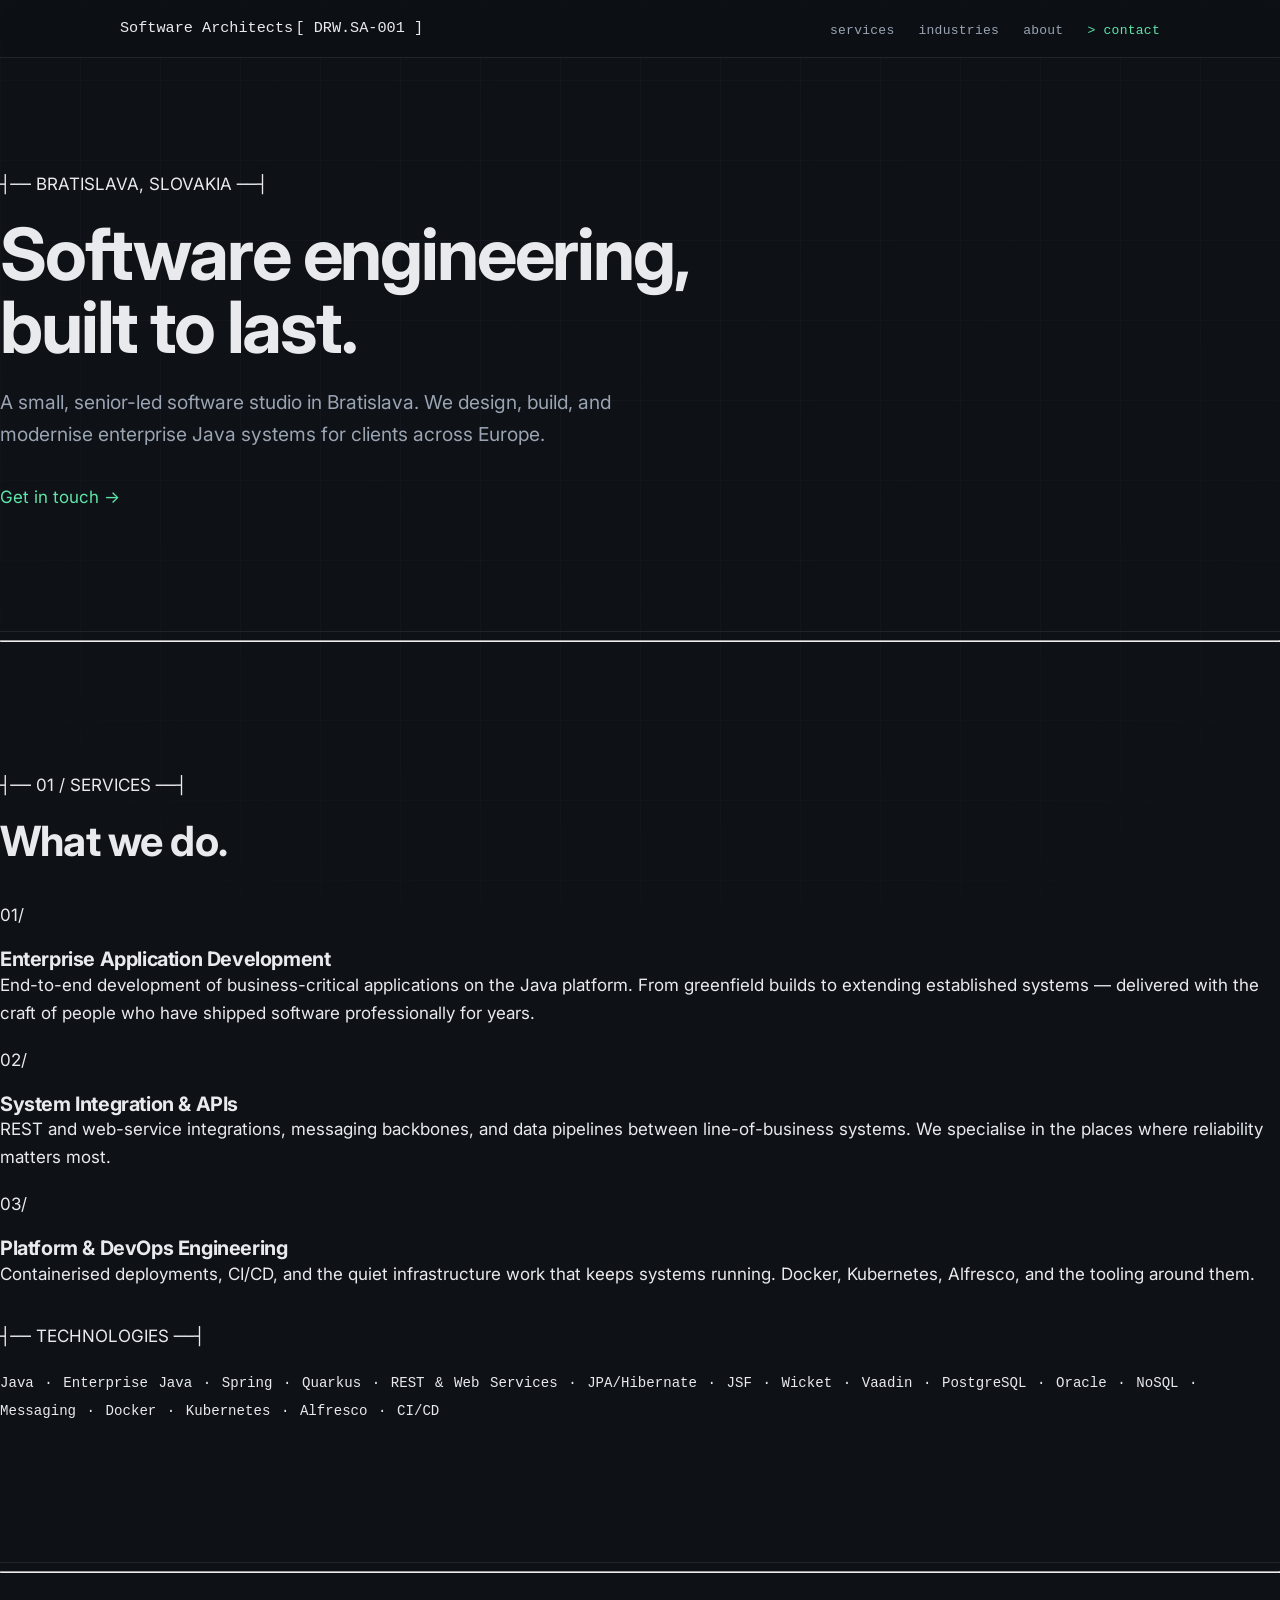
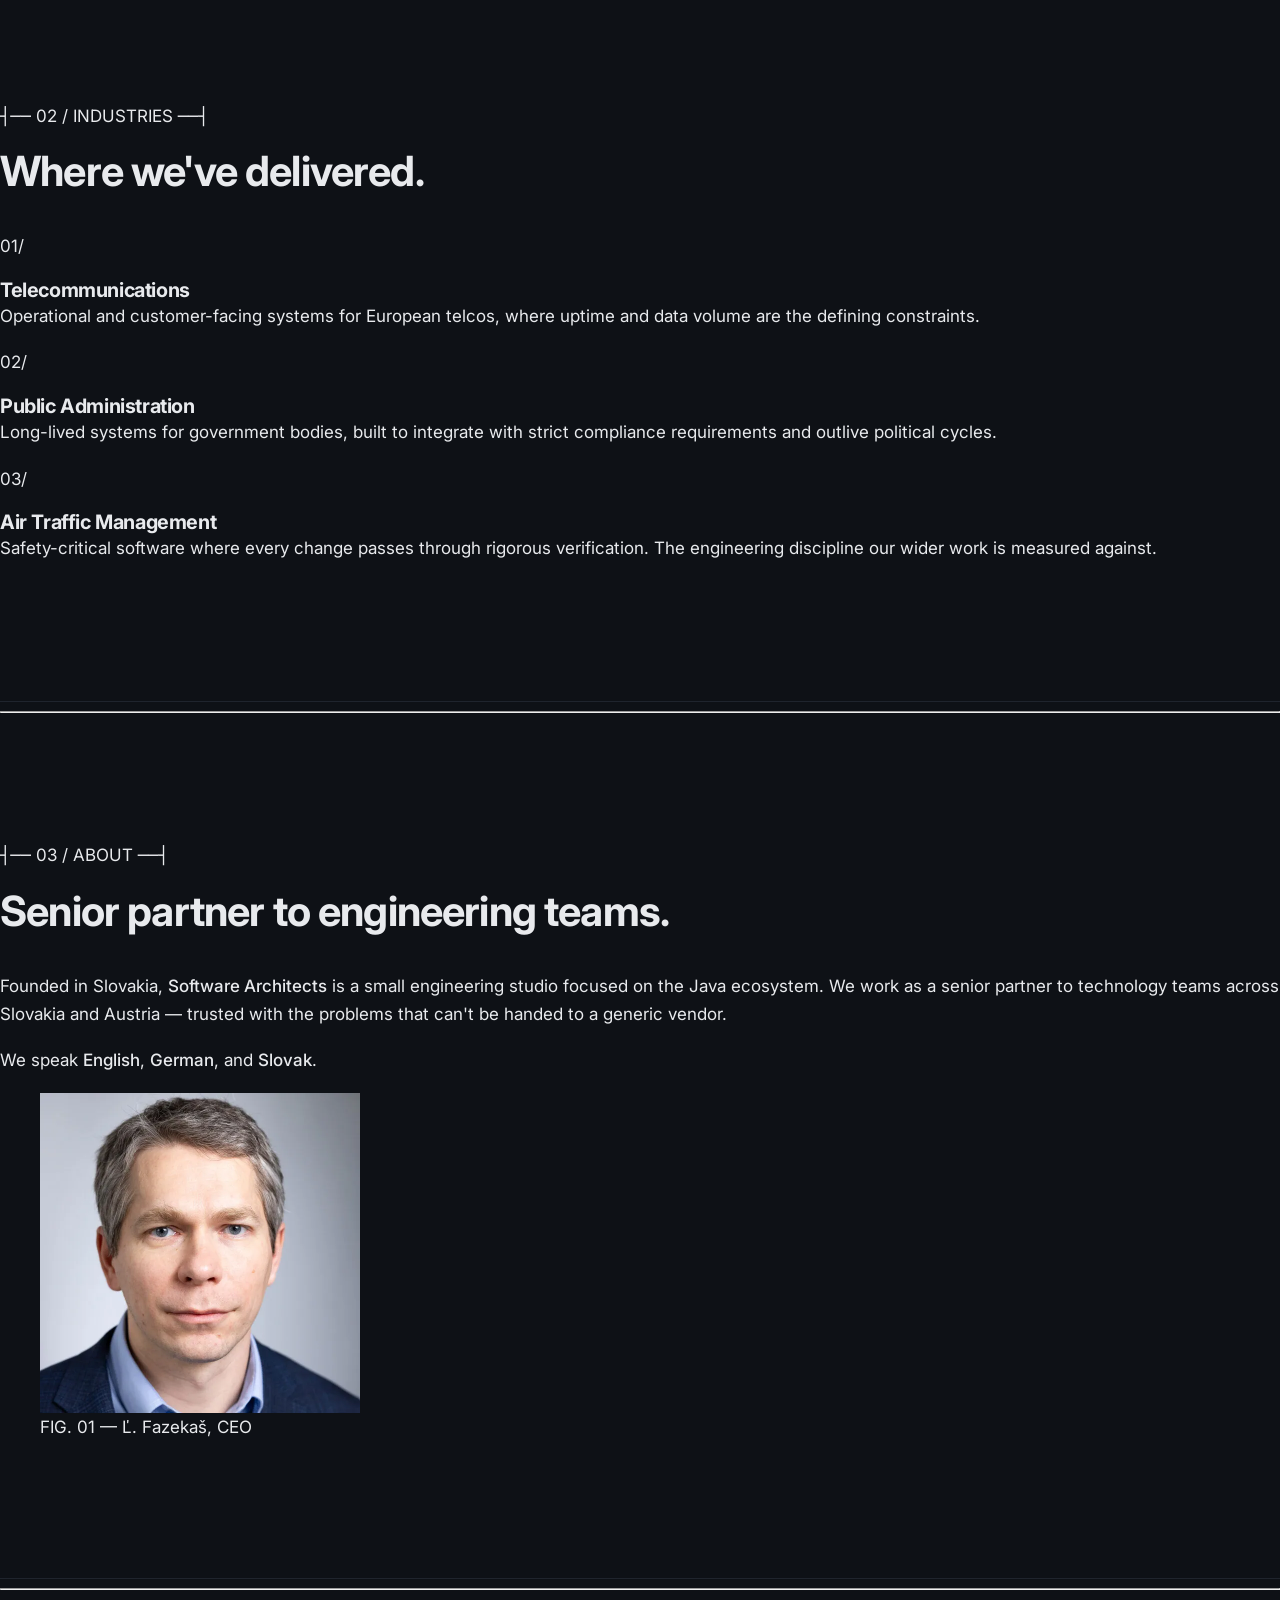
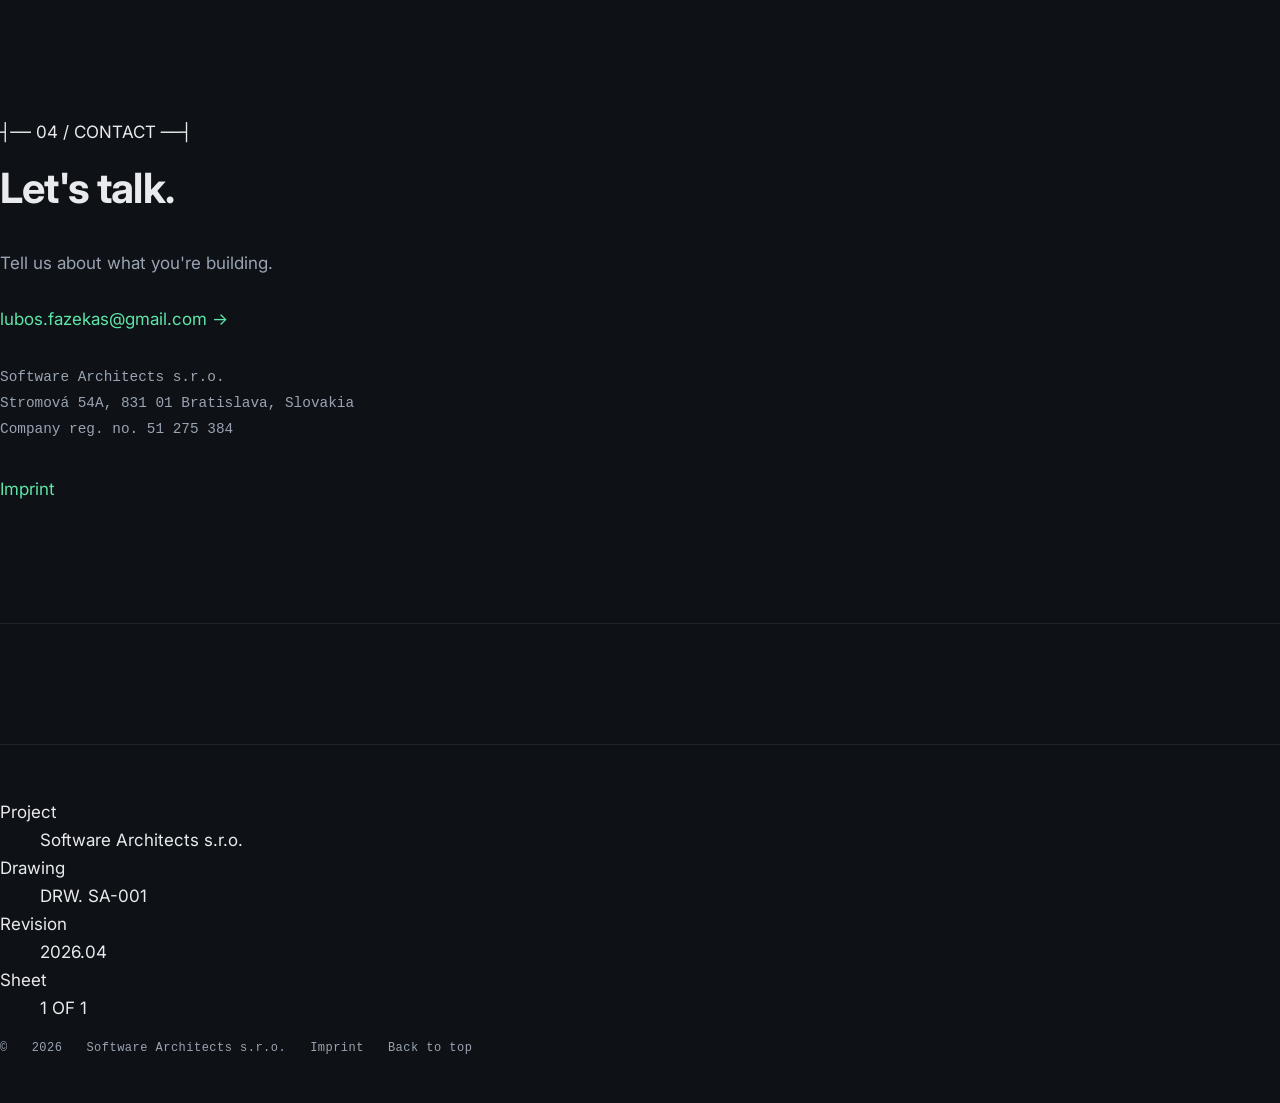
==== commit 14401d34: "Add index.html with hero, sections, title-block footer" ====
--- a/index.html
+++ b/index.html
@@ -3,7 +3,6 @@
 <head>
   <meta charset="utf-8">
   <meta name="viewport" content="width=device-width, initial-scale=1">
-  <meta name="color-scheme" content="dark">
   <title>Software Architects — Enterprise Java software engineering</title>
   <meta name="description" content="Software Architects s.r.o. is a small, senior-led software studio in Bratislava. We design, build, and modernise enterprise Java systems for clients across Europe.">
   <meta property="og:title" content="Software Architects — Enterprise Java software engineering">
@@ -16,19 +15,21 @@
 
   <link rel="preconnect" href="https://fonts.googleapis.com">
   <link rel="preconnect" href="https://fonts.gstatic.com" crossorigin>
-  <link rel="stylesheet" href="https://fonts.googleapis.com/css2?family=IBM+Plex+Mono:wght@400&family=IBM+Plex+Sans:wght@400;500&family=Inter:wght@400;500;700&display=swap">
+  <link rel="stylesheet" href="https://fonts.googleapis.com/css2?family=Inter:wght@400;500&family=JetBrains+Mono:wght@400&family=Source+Serif+4:opsz,wght@8..60,400;8..60,600&display=swap">
 
   <link rel="stylesheet" href="styles.css">
 </head>
-<body class="theme-dark">
+<body class="theme-architectural">
   <a class="skip-link" href="#main">Skip to content</a>
+
+  <div class="margin-rule margin-rule--left" aria-hidden="true"></div>
+  <div class="margin-rule margin-rule--right" aria-hidden="true"></div>
 
   <header class="site-header">
     <div class="site-header__inner">
       <a class="wordmark" href="#top" aria-label="Software Architects home">
-        <span class="wordmark__bracket" aria-hidden="true">[</span>
-        <span class="wordmark__name">software_architects</span>
-        <span class="wordmark__bracket" aria-hidden="true">]</span>
+        <span class="wordmark__name">Software Architects</span>
+        <span class="wordmark__chip" aria-hidden="true">[ DRW.SA-001 ]</span>
       </a>
       <nav class="site-nav" aria-label="Primary">
         <button class="site-nav__toggle" aria-controls="primary-nav" aria-expanded="false">
@@ -47,10 +48,10 @@
 
   <main id="main">
     <section id="top" class="hero" aria-labelledby="hero-heading">
-      <div class="hero__inner wide">
-        <p class="mono-eyebrow"><span aria-hidden="true">~/</span>software_architects <span class="mono-eyebrow__sep" aria-hidden="true">//</span> Bratislava, Slovakia</p>
+      <div class="content">
+        <p class="dim-marker"><span aria-hidden="true">┤──</span> BRATISLAVA, SLOVAKIA <span aria-hidden="true">──┤</span></p>
         <h1 id="hero-heading" class="hero__heading">
-          Software engineering,<br>built to last.
+          Software engineering,<br> built to last.
         </h1>
         <p class="hero__lede">
           A small, senior-led software studio in Bratislava.
@@ -58,150 +59,142 @@
           for clients across Europe.
         </p>
         <p class="hero__cta">
-          <a class="btn-mono" href="#contact">
-            <span aria-hidden="true">&gt;</span> get_in_touch
+          <a class="link-arrow" href="#contact">
+            Get in touch <span aria-hidden="true">→</span>
           </a>
         </p>
       </div>
     </section>
 
+    <hr class="dim-divider" aria-hidden="true">
+
     <section id="services" aria-labelledby="services-heading">
-      <div class="wide section">
-        <p class="mono-marker"><span aria-hidden="true">[ 01 ]</span> SERVICES</p>
+      <div class="content section">
+        <p class="dim-marker"><span aria-hidden="true">┤──</span> 01 / SERVICES <span aria-hidden="true">──┤</span></p>
         <h2 id="services-heading" class="section-heading">What we do.</h2>
 
-        <div class="cards">
-          <article class="card">
-            <p class="card__index">01/</p>
-            <h3 class="card__title">Enterprise Application Development</h3>
-            <p class="card__body">
-              End-to-end development of business-critical applications on the
-              Java platform. From greenfield builds to extending established
-              systems — delivered with the craft of people who have shipped
-              software professionally for years.
-            </p>
-          </article>
-
-          <article class="card">
-            <p class="card__index">02/</p>
-            <h3 class="card__title">System Integration &amp; APIs</h3>
-            <p class="card__body">
-              REST and web-service integrations, messaging backbones, and data
-              pipelines between line-of-business systems. We specialise in the
-              places where reliability matters most.
-            </p>
-          </article>
-
-          <article class="card">
-            <p class="card__index">03/</p>
-            <h3 class="card__title">Platform &amp; DevOps Engineering</h3>
-            <p class="card__body">
-              Containerised deployments, CI/CD, and the quiet infrastructure
-              work that keeps systems running. Docker, Kubernetes, Alfresco,
-              and the tooling around them.
-            </p>
-          </article>
+        <article class="frame">
+          <p class="frame__index">01/</p>
+          <h3 class="frame__title">Enterprise Application Development</h3>
+          <p class="frame__body">
+            End-to-end development of business-critical applications on the
+            Java platform. From greenfield builds to extending established
+            systems — delivered with the craft of people who have shipped
+            software professionally for years.
+          </p>
+        </article>
+
+        <article class="frame">
+          <p class="frame__index">02/</p>
+          <h3 class="frame__title">System Integration &amp; APIs</h3>
+          <p class="frame__body">
+            REST and web-service integrations, messaging backbones, and data
+            pipelines between line-of-business systems. We specialise in the
+            places where reliability matters most.
+          </p>
+        </article>
+
+        <article class="frame">
+          <p class="frame__index">03/</p>
+          <h3 class="frame__title">Platform &amp; DevOps Engineering</h3>
+          <p class="frame__body">
+            Containerised deployments, CI/CD, and the quiet infrastructure
+            work that keeps systems running. Docker, Kubernetes, Alfresco,
+            and the tooling around them.
+          </p>
+        </article>
+
+        <div class="tech-strip" aria-label="Technologies we work with">
+          <p class="dim-marker dim-marker--center"><span aria-hidden="true">┤──</span> TECHNOLOGIES <span aria-hidden="true">──┤</span></p>
+          <p class="tech-strip__list">
+            Java · Enterprise Java · Spring · Quarkus · REST &amp; Web Services ·
+            JPA/Hibernate · JSF · Wicket · Vaadin · PostgreSQL · Oracle · NoSQL ·
+            Messaging · Docker · Kubernetes · Alfresco · CI/CD
+          </p>
         </div>
-
-        <div class="divider" aria-hidden="true">─── technologies ───</div>
-
-        <div class="tech-strip" aria-label="Technologies we work with">
-          <p class="tech-strip__list">
-            <span>Java</span><span>·</span>
-            <span>Enterprise Java</span><span>·</span>
-            <span>Spring</span><span>·</span>
-            <span>Quarkus</span><span>·</span>
-            <span>REST &amp; Web Services</span><span>·</span>
-            <span>JPA/Hibernate</span><span>·</span>
-            <span>JSF</span><span>·</span>
-            <span>Wicket</span><span>·</span>
-            <span>Vaadin</span><span>·</span>
-            <span>PostgreSQL</span><span>·</span>
-            <span>Oracle</span><span>·</span>
-            <span>NoSQL</span><span>·</span>
-            <span>Messaging</span><span>·</span>
-            <span>Docker</span><span>·</span>
-            <span>Kubernetes</span><span>·</span>
-            <span>Alfresco</span><span>·</span>
-            <span>CI/CD</span>
-          </p>
-        </div>
-      </div>
-    </section>
+      </div>
+    </section>
+
+    <hr class="dim-divider" aria-hidden="true">
 
     <section id="industries" aria-labelledby="industries-heading">
-      <div class="wide section">
-        <p class="mono-marker"><span aria-hidden="true">[ 02 ]</span> INDUSTRIES</p>
+      <div class="content section">
+        <p class="dim-marker"><span aria-hidden="true">┤──</span> 02 / INDUSTRIES <span aria-hidden="true">──┤</span></p>
         <h2 id="industries-heading" class="section-heading">Where we've delivered.</h2>
 
-        <div class="cards">
-          <article class="card">
-            <p class="card__index">01/</p>
-            <h3 class="card__title">Telecommunications</h3>
-            <p class="card__body">
-              Operational and customer-facing systems for European telcos,
-              where uptime and data volume are the defining constraints.
-            </p>
-          </article>
-
-          <article class="card">
-            <p class="card__index">02/</p>
-            <h3 class="card__title">Public Administration</h3>
-            <p class="card__body">
-              Long-lived systems for government bodies, built to integrate with
-              strict compliance requirements and outlive political cycles.
-            </p>
-          </article>
-
-          <article class="card">
-            <p class="card__index">03/</p>
-            <h3 class="card__title">Air Traffic Management</h3>
-            <p class="card__body">
-              Safety-critical software where every change passes through
-              rigorous verification. The engineering discipline our wider
-              work is measured against.
-            </p>
-          </article>
-        </div>
-      </div>
-    </section>
+        <article class="frame">
+          <p class="frame__index">01/</p>
+          <h3 class="frame__title">Telecommunications</h3>
+          <p class="frame__body">
+            Operational and customer-facing systems for European telcos,
+            where uptime and data volume are the defining constraints.
+          </p>
+        </article>
+
+        <article class="frame">
+          <p class="frame__index">02/</p>
+          <h3 class="frame__title">Public Administration</h3>
+          <p class="frame__body">
+            Long-lived systems for government bodies, built to integrate with
+            strict compliance requirements and outlive political cycles.
+          </p>
+        </article>
+
+        <article class="frame">
+          <p class="frame__index">03/</p>
+          <h3 class="frame__title">Air Traffic Management</h3>
+          <p class="frame__body">
+            Safety-critical software where every change passes through
+            rigorous verification. The engineering discipline our wider
+            work is measured against.
+          </p>
+        </article>
+      </div>
+    </section>
+
+    <hr class="dim-divider" aria-hidden="true">
 
     <section id="about" aria-labelledby="about-heading">
-      <div class="wide section about">
-        <div class="about__text">
-          <p class="mono-marker"><span aria-hidden="true">[ 03 ]</span> ABOUT</p>
-          <h2 id="about-heading" class="section-heading">Senior partner to engineering teams.</h2>
-          <p>
-            Founded in Slovakia, <strong>Software Architects</strong> is a small
-            engineering studio focused on the Java ecosystem. We work as a senior
-            partner to technology teams across Slovakia and Austria — trusted
-            with the problems that can't be handed to a generic vendor.
-          </p>
-          <p class="about__languages">
-            We speak <strong>English</strong>, <strong>German</strong>, and <strong>Slovak</strong>.
-          </p>
-          <p class="mono-caption">— Ľuboš Fazekaš, CEO</p>
-        </div>
-        <figure class="about__portrait">
-          <picture>
-            <source srcset="assets/portrait.webp" type="image/webp">
-            <img src="assets/portrait.jpg"
-                 alt="Portrait of Ľuboš Fazekaš, CEO of Software Architects"
-                 width="320" height="320" loading="lazy" decoding="async">
-          </picture>
+      <div class="content section">
+        <p class="dim-marker"><span aria-hidden="true">┤──</span> 03 / ABOUT <span aria-hidden="true">──┤</span></p>
+        <h2 id="about-heading" class="section-heading">Senior partner to engineering teams.</h2>
+        <p>
+          Founded in Slovakia, <strong>Software Architects</strong> is a small
+          engineering studio focused on the Java ecosystem. We work as a senior
+          partner to technology teams across Slovakia and Austria — trusted
+          with the problems that can't be handed to a generic vendor.
+        </p>
+        <p class="about__languages">
+          We speak <strong>English</strong>, <strong>German</strong>, and <strong>Slovak</strong>.
+        </p>
+
+        <figure class="portrait">
+          <div class="portrait__frame">
+            <picture>
+              <source srcset="assets/portrait.webp" type="image/webp">
+              <img src="assets/portrait.jpg"
+                   alt="Portrait of Ľuboš Fazekaš, CEO of Software Architects"
+                   width="320" height="320" loading="lazy" decoding="async">
+            </picture>
+          </div>
+          <figcaption class="portrait__caption">
+            FIG. 01 — Ľ. Fazekaš, CEO
+          </figcaption>
         </figure>
       </div>
     </section>
 
+    <hr class="dim-divider" aria-hidden="true">
+
     <section id="contact" aria-labelledby="contact-heading">
-      <div class="wide section">
-        <p class="mono-marker"><span aria-hidden="true">[ 04 ]</span> CONTACT</p>
+      <div class="content section">
+        <p class="dim-marker"><span aria-hidden="true">┤──</span> 04 / CONTACT <span aria-hidden="true">──┤</span></p>
         <h2 id="contact-heading" class="section-heading">Let's talk.</h2>
         <p class="contact__lede">Tell us about what you're building.</p>
 
         <p class="contact__email">
-          <a class="btn-mono btn-mono--inline" href="mailto:lubos.fazekas@gmail.com">
-            <span aria-hidden="true">&gt;</span> lubos.fazekas@gmail.com
+          <a class="frame-btn" href="mailto:lubos.fazekas@gmail.com">
+            lubos.fazekas@gmail.com →
           </a>
         </p>
 
@@ -212,21 +205,26 @@
         </address>
 
         <p class="contact__imprint">
-          <a class="link-mono" href="imprint.html">→ imprint</a>
+          <a class="link-underline" href="imprint.html">Imprint</a>
         </p>
       </div>
     </section>
   </main>
 
   <footer class="site-footer">
-    <div class="wide site-footer__inner">
-      <p class="site-footer__mark">
-        <span aria-hidden="true">[</span>software_architects<span aria-hidden="true">]</span>
-      </p>
+    <div class="content">
+      <section class="title-block" aria-label="Drawing title block">
+        <dl class="title-block__grid">
+          <dt>Project</dt><dd>Software Architects s.r.o.</dd>
+          <dt>Drawing</dt><dd>DRW. SA-001</dd>
+          <dt>Revision</dt><dd>2026.04</dd>
+          <dt>Sheet</dt><dd>1 OF 1</dd>
+        </dl>
+      </section>
       <p class="site-footer__meta">
-        <span>© <span id="footer-year">2026</span> Software Architects s.r.o.</span>
-        <a href="imprint.html">imprint</a>
-        <a href="#top">↑ top</a>
+        © <span id="footer-year">2026</span> Software Architects s.r.o.
+        <a href="imprint.html">Imprint</a>
+        <a href="#top">Back to top</a>
       </p>
     </div>
   </footer>
--- a/styles.css
+++ b/styles.css
@@ -1,21 +1,23 @@
 /* =============================================================
-   Software Architects — Variant A (Editorial)
+   Software Architects — Variant B (Technical)
    ============================================================= */
 
 :root {
-  --bg: #FBFAF7;
-  --fg: #1A1A1A;
-  --fg-muted: #6B6B6B;
-  --accent: #7B2E2E;
-  --rule: #E4E0D8;
-
-  --font-display: 'Fraunces', Georgia, 'Times New Roman', serif;
-  --font-body: 'Inter', system-ui, -apple-system, sans-serif;
-  --font-mono: 'JetBrains Mono', ui-monospace, 'SF Mono', Menlo, monospace;
-
-  --content-max: 680px;
+  --bg: #0E1116;
+  --bg-elev: #12161D;
+  --fg: #E8EAED;
+  --fg-muted: #9AA4B2;
+  --accent: #5EE6A8;
+  --accent-2: #C7D2FE;
+  --rule: #1F242D;
+  --rule-strong: #2A3340;
+
+  --font-sans: 'Inter', 'IBM Plex Sans', system-ui, -apple-system, sans-serif;
+  --font-mono: 'IBM Plex Mono', ui-monospace, 'SF Mono', Menlo, monospace;
+
+  --wide-max: 1120px;
   --page-gutter: clamp(1.25rem, 4vw, 2.5rem);
-  --section-gap: clamp(80px, 12vw, 120px);
+  --section-gap: clamp(72px, 10vw, 120px);
 
   --ease: cubic-bezier(0.2, 0.8, 0.2, 1);
 }
@@ -24,50 +26,65 @@
 *::before,
 *::after { box-sizing: border-box; }
 
-html { -webkit-text-size-adjust: 100%; }
+html { -webkit-text-size-adjust: 100%; overflow-x: hidden; }
 
 html, body { margin: 0; padding: 0; }
-
-html { overflow-x: hidden; }
-body { overflow-x: clip; }
 
 body {
   background: var(--bg);
   color: var(--fg);
-  font-family: var(--font-body);
-  font-size: 17px;
-  line-height: 1.6;
-  font-feature-settings: "ss01", "cv11";
+  font-family: var(--font-sans);
+  font-size: 16px;
+  line-height: 1.65;
   -webkit-font-smoothing: antialiased;
   text-rendering: optimizeLegibility;
+  min-height: 100vh;
+  position: relative;
+  overflow-x: clip;
+}
+
+/* Blueprint grid background — full-page, faint, fades out below 640px */
+@media (min-width: 640px) {
+  body::before {
+    content: "";
+    position: fixed;
+    inset: 0;
+    pointer-events: none;
+    z-index: 0;
+    background-image:
+      linear-gradient(to right, var(--rule) 1px, transparent 1px),
+      linear-gradient(to bottom, var(--rule) 1px, transparent 1px);
+    background-size: 80px 80px;
+    opacity: 0.35;
+    mask-image: radial-gradient(ellipse at 50% 20%, #000 0%, rgba(0,0,0,0.7) 70%, transparent 100%);
+  }
+  body > * { position: relative; z-index: 1; }
 }
 
 @media (min-width: 900px) {
-  body { font-size: 18px; }
+  body { font-size: 17px; }
 }
 
 img, picture, svg { display: block; max-width: 100%; height: auto; }
 
 a {
   color: var(--accent);
-  text-decoration-thickness: 1px;
-  text-underline-offset: 3px;
-}
-
+  text-decoration: none;
+}
 a:hover { color: var(--fg); }
 
 h1, h2, h3 {
-  font-family: var(--font-display);
-  font-weight: 600;
+  font-family: var(--font-sans);
+  font-weight: 700;
   line-height: 1.15;
-  letter-spacing: -0.01em;
+  letter-spacing: -0.02em;
   margin: 0;
   color: var(--fg);
 }
 
 p { margin: 0 0 1.1em; }
 
-strong { font-weight: 500; }
+strong { font-weight: 500; color: var(--fg); }
 
 address { font-style: normal; }
 
@@ -84,16 +101,17 @@
 .skip-link {
   position: absolute;
   top: -100px; left: 0;
-  background: var(--fg);
+  background: var(--accent);
   color: var(--bg);
   padding: 0.6rem 1rem;
   z-index: 100;
-  text-decoration: none;
+  font-family: var(--font-mono);
+  font-size: 13px;
 }
 .skip-link:focus { top: 0; }
 
-.content {
-  max-width: var(--content-max);
+.wide {
+  max-width: var(--wide-max);
   margin: 0 auto;
   padding-left: var(--page-gutter);
   padding-right: var(--page-gutter);
@@ -105,28 +123,49 @@
   border-bottom: 1px solid var(--rule);
 }
 
-.section-marker {
-  font-family: var(--font-mono);
-  font-size: 12px;
-  letter-spacing: 0.12em;
-  text-transform: uppercase;
-  color: var(--fg-muted);
-  margin: 0 0 2rem;
-}
-
-.section-heading {
-  font-size: clamp(1.6rem, 5.5vw, 2.6rem);
-  margin: 0 0 1.75rem;
-  text-wrap: balance;
-}
-
-.eyebrow {
+.mono-marker {
   font-family: var(--font-mono);
   font-size: 12px;
   letter-spacing: 0.14em;
   text-transform: uppercase;
-  color: var(--fg-muted);
-  margin: 0 0 1.25rem;
+  color: var(--accent);
+  margin: 0 0 1.5rem;
+}
+.mono-marker span { color: var(--fg-muted); margin-right: 0.6em; }
+
+.mono-eyebrow {
+  font-family: var(--font-mono);
+  font-size: 12px;
+  letter-spacing: 0.08em;
+  color: var(--fg-muted);
+  margin: 0 0 1.75rem;
+}
+.mono-eyebrow__sep { color: var(--rule-strong); margin: 0 0.4em; }
+
+.mono-caption {
+  font-family: var(--font-mono);
+  font-size: 12px;
+  letter-spacing: 0.1em;
+  color: var(--fg-muted);
+  margin: 1.5rem 0 0;
+}
+
+.section-heading {
+  font-size: clamp(1.7rem, 4.5vw, 2.6rem);
+  font-weight: 700;
+  margin: 0 0 2.25rem;
+  text-wrap: balance;
+}
+
+.divider {
+  font-family: var(--font-mono);
+  font-size: 12px;
+  letter-spacing: 0.2em;
+  text-transform: uppercase;
+  color: var(--fg-muted);
+  text-align: center;
+  margin: 3rem 0 1.75rem;
+  opacity: 0.8;
 }
 
 /* Global focus */
@@ -152,15 +191,15 @@
   position: sticky;
   top: 0;
   z-index: 20;
-  background: color-mix(in oklab, var(--bg) 88%, transparent);
-  backdrop-filter: saturate(140%) blur(6px);
+  background: color-mix(in oklab, var(--bg) 85%, transparent);
+  backdrop-filter: saturate(140%) blur(8px);
   border-bottom: 1px solid var(--rule);
 }
 
 .site-header__inner {
-  max-width: 1120px;
+  max-width: var(--wide-max);
   margin: 0 auto;
-  padding: 1rem var(--page-gutter);
+  padding: 0.9rem var(--page-gutter);
   display: flex;
   align-items: center;
   justify-content: space-between;
@@ -170,82 +209,79 @@
 .wordmark {
   display: inline-flex;
   align-items: baseline;
-  gap: 1px;
-  font-family: var(--font-display);
-  font-weight: 600;
-  font-size: 1.15rem;
-  letter-spacing: -0.01em;
-  color: var(--fg);
-  text-decoration: none;
-}
-.wordmark__dot { color: var(--accent); }
+  gap: 0.15em;
+  font-family: var(--font-mono);
+  font-size: 0.95rem;
+  color: var(--fg);
+  letter-spacing: 0;
+}
+.wordmark__bracket { color: var(--accent); }
+.wordmark:hover .wordmark__bracket { color: var(--fg); }
+
+.site-nav { position: relative; }
 
 .site-nav__toggle {
   display: none;
   appearance: none;
-  border: 0;
+  border: 1px solid var(--rule-strong);
   background: transparent;
-  padding: 10px;
+  padding: 8px 10px;
   cursor: pointer;
   color: var(--fg);
+  border-radius: 2px;
 }
 .site-nav__bars,
 .site-nav__bars::before,
 .site-nav__bars::after {
   content: "";
   display: block;
-  width: 22px;
+  width: 20px;
   height: 1.5px;
   background: currentColor;
   transition: transform 0.2s var(--ease), opacity 0.2s var(--ease);
 }
 .site-nav__bars { position: relative; }
-.site-nav__bars::before { position: absolute; top: -7px; left: 0; }
-.site-nav__bars::after  { position: absolute; top:  7px; left: 0; }
+.site-nav__bars::before { position: absolute; top: -6px; left: 0; }
+.site-nav__bars::after  { position: absolute; top:  6px; left: 0; }
 
 .site-nav__toggle[aria-expanded="true"] .site-nav__bars { background: transparent; }
-.site-nav__toggle[aria-expanded="true"] .site-nav__bars::before { transform: translateY(7px) rotate(45deg); }
-.site-nav__toggle[aria-expanded="true"] .site-nav__bars::after  { transform: translateY(-7px) rotate(-45deg); }
+.site-nav__toggle[aria-expanded="true"] .site-nav__bars::before { transform: translateY(6px) rotate(45deg); }
+.site-nav__toggle[aria-expanded="true"] .site-nav__bars::after  { transform: translateY(-6px) rotate(-45deg); }
 
 .site-nav__list {
   list-style: none;
   margin: 0;
   padding: 0;
   display: flex;
-  gap: 1.75rem;
+  gap: 1.5rem;
 }
 
 .site-nav__list a {
   font-family: var(--font-mono);
-  font-size: 12px;
-  letter-spacing: 0.1em;
-  text-transform: uppercase;
-  color: var(--fg);
-  text-decoration: none;
-  padding: 0.4rem 0;
-}
-.site-nav__list a.is-active { border-bottom: 1px solid var(--accent); }
+  font-size: 13px;
+  letter-spacing: 0.02em;
+  color: var(--fg-muted);
+  padding: 0.5rem 0;
+  transition: color 0.15s var(--ease);
+}
+.site-nav__list a.is-active { color: var(--accent); }
+.site-nav__list a.is-active::before { content: "> "; }
 .site-nav__list a:hover { color: var(--accent); }
 
 @media (max-width: 719px) {
-  .site-nav { position: relative; }
   .site-nav__toggle { display: inline-flex; }
   .site-nav__list {
     position: absolute;
-    top: 100%;
-    right: 0;
-    min-width: 220px;
+    top: 100%; left: 0; right: 0;
     flex-direction: column;
     gap: 0;
     background: var(--bg);
-    border: 1px solid var(--rule);
-    border-top: 0;
-    padding: 0.75rem 1.25rem 1rem;
+    border-bottom: 1px solid var(--rule);
+    padding: 0.75rem var(--page-gutter) 1.25rem;
     transform: translateY(-8px);
     opacity: 0;
     pointer-events: none;
     transition: opacity 0.18s var(--ease), transform 0.18s var(--ease);
-    z-index: 30;
   }
   .site-nav[data-open="true"] .site-nav__list {
     transform: translateY(0);
@@ -271,18 +307,13 @@
   border-bottom: 1px solid var(--rule);
 }
 
-.hero__inner { text-align: left; }
-
 .hero__heading {
-  font-size: clamp(2rem, 7.5vw, 4.25rem);
-  line-height: 1.05;
-  letter-spacing: -0.02em;
+  font-size: clamp(2.1rem, 6vw, 4.5rem);
+  line-height: 1.02;
+  letter-spacing: -0.03em;
   margin: 0 0 1.5rem;
+  max-width: 16ch;
   text-wrap: balance;
-}
-.hero__heading br { display: none; }
-@media (min-width: 720px) {
-  .hero__heading br { display: inline; }
 }
 
 .hero__lede {
@@ -294,80 +325,110 @@
 
 .hero__cta { margin: 0; }
 
-.link-arrow {
+/* =============================================================
+   Monospace button
+   ============================================================= */
+
+.btn-mono {
   display: inline-flex;
-  align-items: baseline;
-  gap: 0.4em;
-  font-family: var(--font-body);
+  align-items: center;
+  gap: 0.5em;
+  font-family: var(--font-mono);
+  font-size: 0.95rem;
+  letter-spacing: 0.02em;
+  padding: 0.8rem 1.2rem;
+  border: 1px solid var(--accent);
+  color: var(--accent);
+  background: transparent;
+  border-radius: 2px;
+  transition: color 0.15s var(--ease), background 0.15s var(--ease), border-color 0.15s var(--ease);
+}
+.btn-mono:hover {
+  background: var(--accent);
+  color: var(--bg);
+  border-color: var(--accent);
+}
+.btn-mono--inline {
+  padding: 0.5rem 0.9rem;
+  font-size: 0.9rem;
+}
+
+.link-mono {
+  font-family: var(--font-mono);
+  font-size: 0.95rem;
+  color: var(--accent);
+  letter-spacing: 0.02em;
+}
+.link-mono:hover { color: var(--fg); }
+
+/* =============================================================
+   Card grid (services + industries)
+   ============================================================= */
+
+.cards {
+  display: grid;
+  grid-template-columns: 1fr;
+  gap: 1px;
+  background: var(--rule);
+  border: 1px solid var(--rule);
+}
+
+.card {
+  background: var(--bg);
+  padding: 1.75rem 1.5rem;
+  display: flex;
+  flex-direction: column;
+  gap: 0.75rem;
+}
+
+.card__index {
+  font-family: var(--font-mono);
+  font-size: 12px;
+  letter-spacing: 0.12em;
+  color: var(--accent);
+  margin: 0;
+}
+
+.card__title {
+  font-family: var(--font-sans);
+  font-size: clamp(1.05rem, 2.2vw, 1.2rem);
   font-weight: 500;
-  color: var(--accent);
-  text-decoration: underline;
-  text-underline-offset: 4px;
-  text-decoration-thickness: 1px;
-  transition: gap 0.2s var(--ease), color 0.2s var(--ease);
-}
-.link-arrow:hover { gap: 0.7em; color: var(--fg); }
-
-.link-underline {
-  color: var(--accent);
-  text-decoration: underline;
-  text-underline-offset: 3px;
-}
-
-/* =============================================================
-   Pillars (services + industries share this)
-   ============================================================= */
-
-.pillar {
-  padding: 2rem 0;
-  border-top: 1px solid var(--rule);
-}
-.pillar:last-of-type { border-bottom: 1px solid var(--rule); margin-bottom: 0; }
-
-.pillar__index {
-  font-family: var(--font-mono);
-  font-size: 12px;
-  letter-spacing: 0.12em;
-  color: var(--fg-muted);
-  margin: 0 0 0.75rem;
-}
-
-.pillar__title {
-  font-size: clamp(1.2rem, 4vw, 1.7rem);
-  margin: 0 0 0.75rem;
+  margin: 0;
+  color: var(--fg);
+  letter-spacing: -0.01em;
   text-wrap: balance;
 }
 
-.pillar__body {
-  color: var(--fg-muted);
-  max-width: 38em;
-  margin: 0;
-}
-
-/* Tech strip */
+.card__body {
+  color: var(--fg-muted);
+  margin: 0;
+  font-size: 0.95rem;
+}
+
+@media (min-width: 720px) {
+  .cards { grid-template-columns: 1fr 1fr 1fr; }
+  .card { padding: 2rem; }
+}
+
+/* =============================================================
+   Technologies strip
+   ============================================================= */
+
 .tech-strip {
-  margin-top: 2.5rem;
-  padding-top: 2rem;
-  border-top: 1px solid var(--rule);
-}
-
-.tech-strip__label {
-  font-family: var(--font-mono);
-  font-size: 12px;
-  letter-spacing: 0.12em;
-  text-transform: uppercase;
-  color: var(--fg-muted);
-  margin: 0 0 0.75rem;
+  padding: 1rem 0;
 }
 
 .tech-strip__list {
   font-family: var(--font-mono);
-  font-size: 0.9rem;
-  line-height: 1.9;
-  color: var(--fg);
-  margin: 0;
-  word-spacing: 0.2em;
-}
+  font-size: 0.88rem;
+  line-height: 2;
+  color: var(--fg);
+  margin: 0;
+  word-spacing: 0.15em;
+}
+.tech-strip__list > span { display: inline-block; }
+.tech-strip__list > span + span { margin-left: 0.5em; }
+.tech-strip__list > span:nth-child(even) { color: var(--fg-muted); }
 
 /* =============================================================
    About
@@ -377,62 +438,48 @@
   display: grid;
   grid-template-columns: 1fr;
   gap: 2rem;
-}
+  align-items: start;
+}
+
+.about__text p { max-width: 36em; color: var(--fg-muted); }
+.about__text > p:first-of-type { color: var(--fg); }
+.about__languages { color: var(--fg); }
 
 .about__portrait {
   margin: 0;
-  width: 180px;
-  max-width: 60%;
-}
-
+  width: 160px;
+}
 .about__portrait img {
   width: 100%;
   height: auto;
+  border: 1px solid var(--rule-strong);
+  filter: saturate(0.7) contrast(1.05) brightness(0.95);
   border-radius: 2px;
-  filter: saturate(0.95) contrast(1.02);
-}
-
-.about__text p { max-width: 38em; color: var(--fg); }
-.about__languages { color: var(--fg-muted); }
-
-.about__caption {
-  font-family: var(--font-mono);
-  font-size: 12px;
-  letter-spacing: 0.1em;
-  text-transform: uppercase;
-  color: var(--fg-muted);
-  margin-top: 1.5rem;
 }
 
 @media (min-width: 720px) {
   .about {
     grid-template-columns: 1fr auto;
     gap: 3rem;
-    align-items: start;
-  }
-  .about__portrait {
-    width: 180px;
-    max-width: 180px;
-    order: 2;
   }
   .about__text { order: 1; }
+  .about__portrait { order: 2; width: 180px; }
 }
 
 /* =============================================================
    Contact
    ============================================================= */
 
-.contact__lede { color: var(--fg-muted); margin-bottom: 2rem; }
-
-.contact__email {
-  font-size: 1.15rem;
+.contact__lede { color: var(--fg-muted); margin-bottom: 1.75rem; }
+
+.contact__email { margin: 0 0 2rem; }
+
+.contact__address {
+  color: var(--fg-muted);
   margin: 0 0 2rem;
-}
-
-.contact__address {
-  color: var(--fg-muted);
-  margin: 0 0 2rem;
-  line-height: 1.75;
+  line-height: 1.8;
+  font-family: var(--font-mono);
+  font-size: 0.9rem;
 }
 
 .contact__imprint { margin: 0; }
@@ -443,20 +490,20 @@
 
 .site-footer {
   margin-top: var(--section-gap);
-  padding: 2.5rem 0 3rem;
+  padding: 2.25rem 0 2.75rem;
   border-top: 1px solid var(--rule);
 }
 
 .site-footer__inner {
   display: flex;
   flex-direction: column;
-  gap: 1rem;
+  gap: 0.75rem;
 }
 
 .site-footer__mark {
-  font-family: var(--font-display);
-  font-weight: 600;
-  font-size: 1.05rem;
+  font-family: var(--font-mono);
+  font-size: 0.95rem;
+  color: var(--fg-muted);
   margin: 0;
 }
 .site-footer__mark span { color: var(--accent); }
@@ -464,15 +511,14 @@
 .site-footer__meta {
   font-family: var(--font-mono);
   font-size: 12px;
-  letter-spacing: 0.1em;
-  text-transform: uppercase;
+  letter-spacing: 0.04em;
   color: var(--fg-muted);
   margin: 0;
   display: flex;
   flex-wrap: wrap;
-  gap: 1.25rem;
-}
-.site-footer__meta a { color: var(--fg-muted); text-decoration: none; }
+  gap: 1.5rem;
+}
+.site-footer__meta a { color: var(--fg-muted); }
 .site-footer__meta a:hover { color: var(--accent); }
 
 @media (min-width: 720px) {
@@ -497,9 +543,11 @@
 .imprint__list {
   display: grid;
   grid-template-columns: 1fr;
-  gap: 1.5rem 2rem;
-  margin: 2.5rem 0;
-  padding: 0;
+  gap: 1.25rem 2rem;
+  margin: 2rem 0;
+  padding: 1.5rem;
+  border: 1px solid var(--rule);
+  background: color-mix(in oklab, var(--bg) 85%, var(--bg-elev));
 }
 .imprint__list dt {
   font-family: var(--font-mono);
@@ -511,14 +559,16 @@
 .imprint__list dd {
   margin: 0;
   line-height: 1.6;
+  color: var(--fg);
 }
 
 @media (min-width: 720px) {
   .imprint__list {
-    grid-template-columns: 220px 1fr;
-    gap: 1rem 2.5rem;
+    grid-template-columns: 240px 1fr;
+    gap: 1rem 2rem;
     align-items: baseline;
-  }
-}
-
-.imprint__back { margin-top: 3rem; }
+    padding: 2rem 2.25rem;
+  }
+}
+
+.imprint__back { margin-top: 2.5rem; }
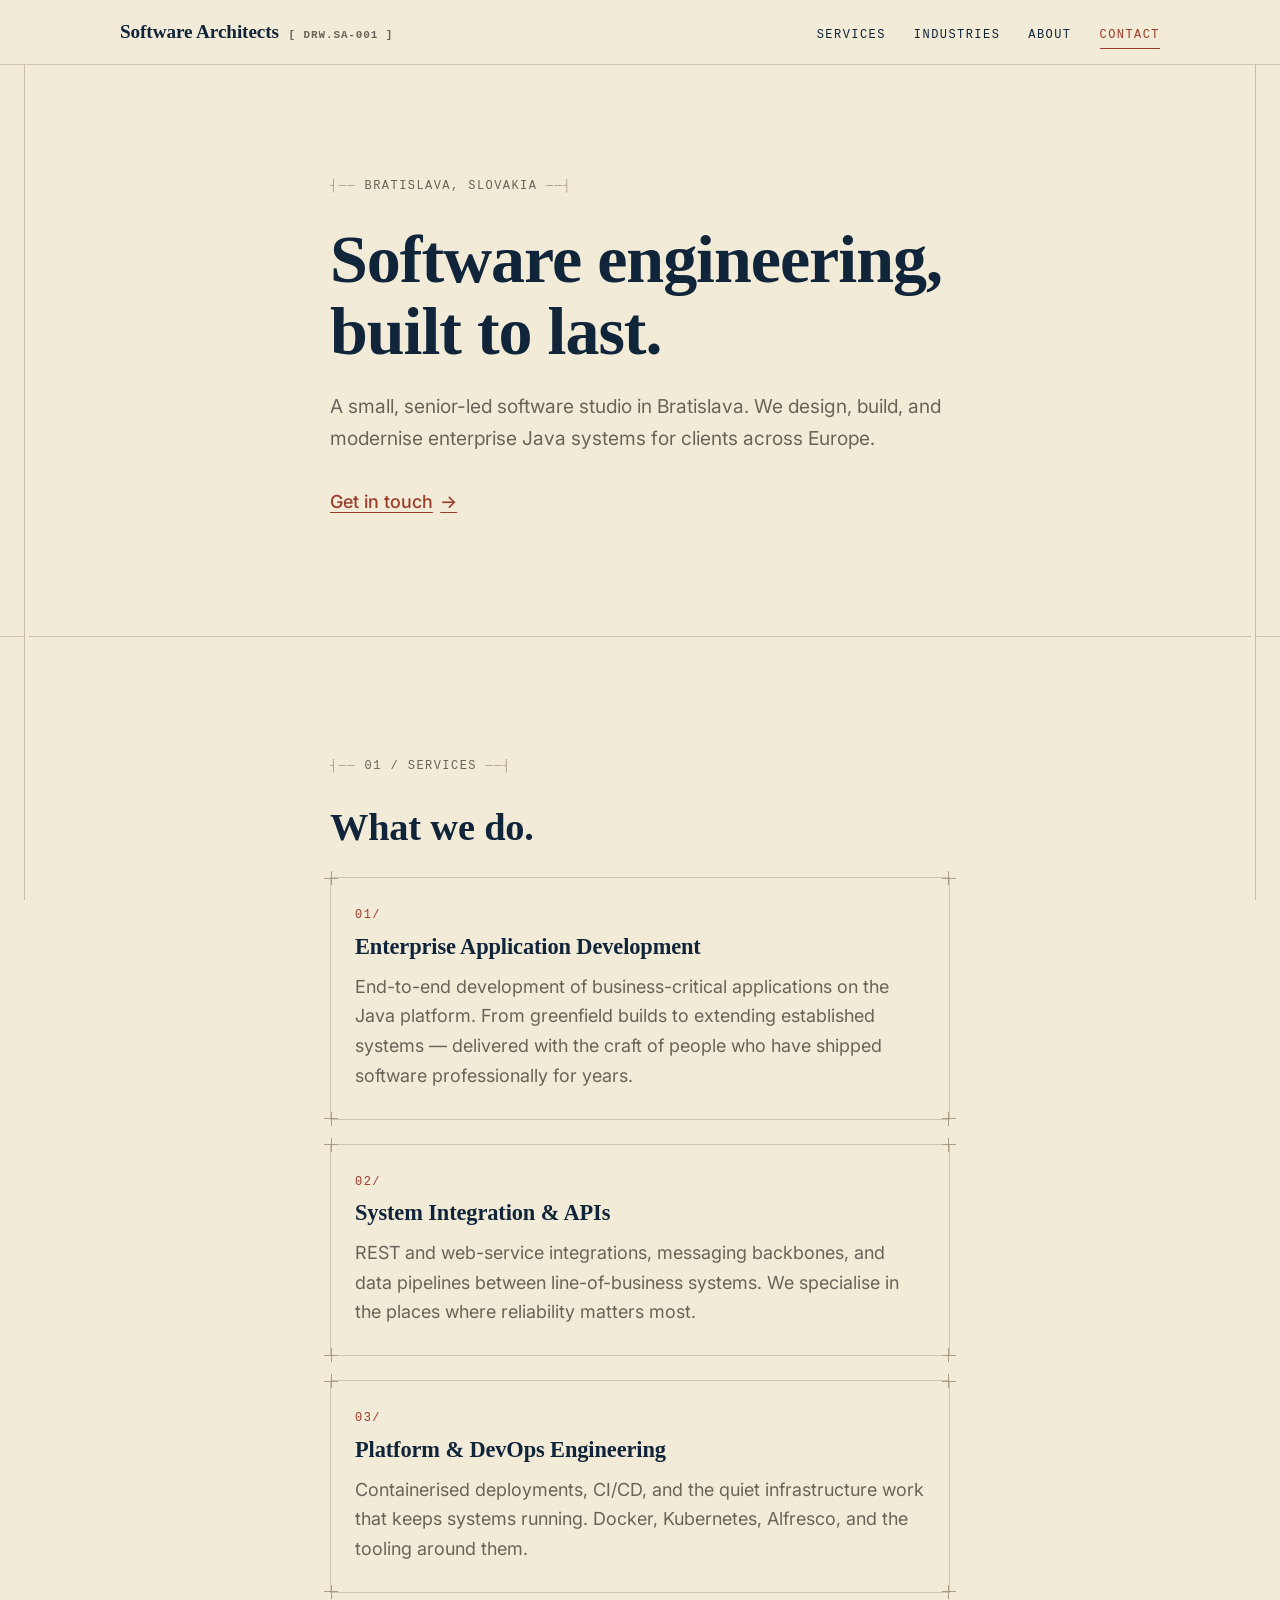
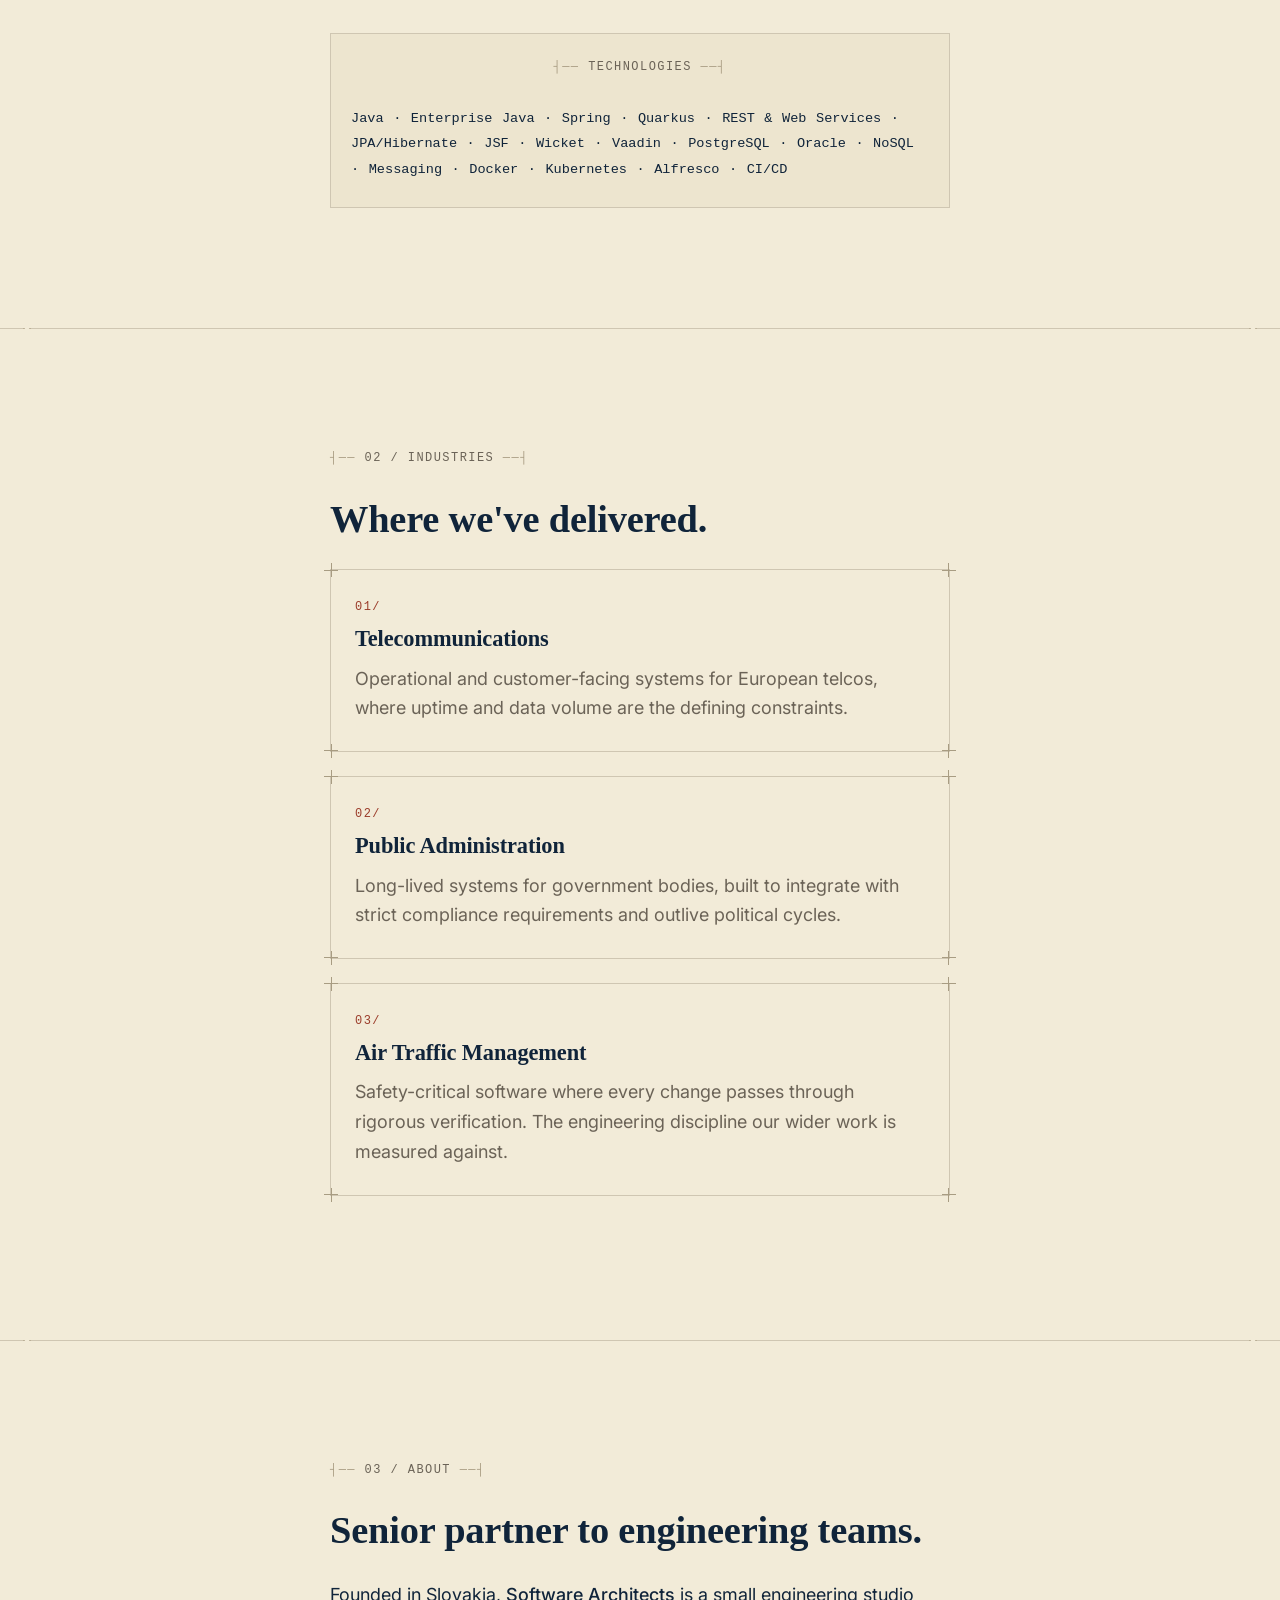
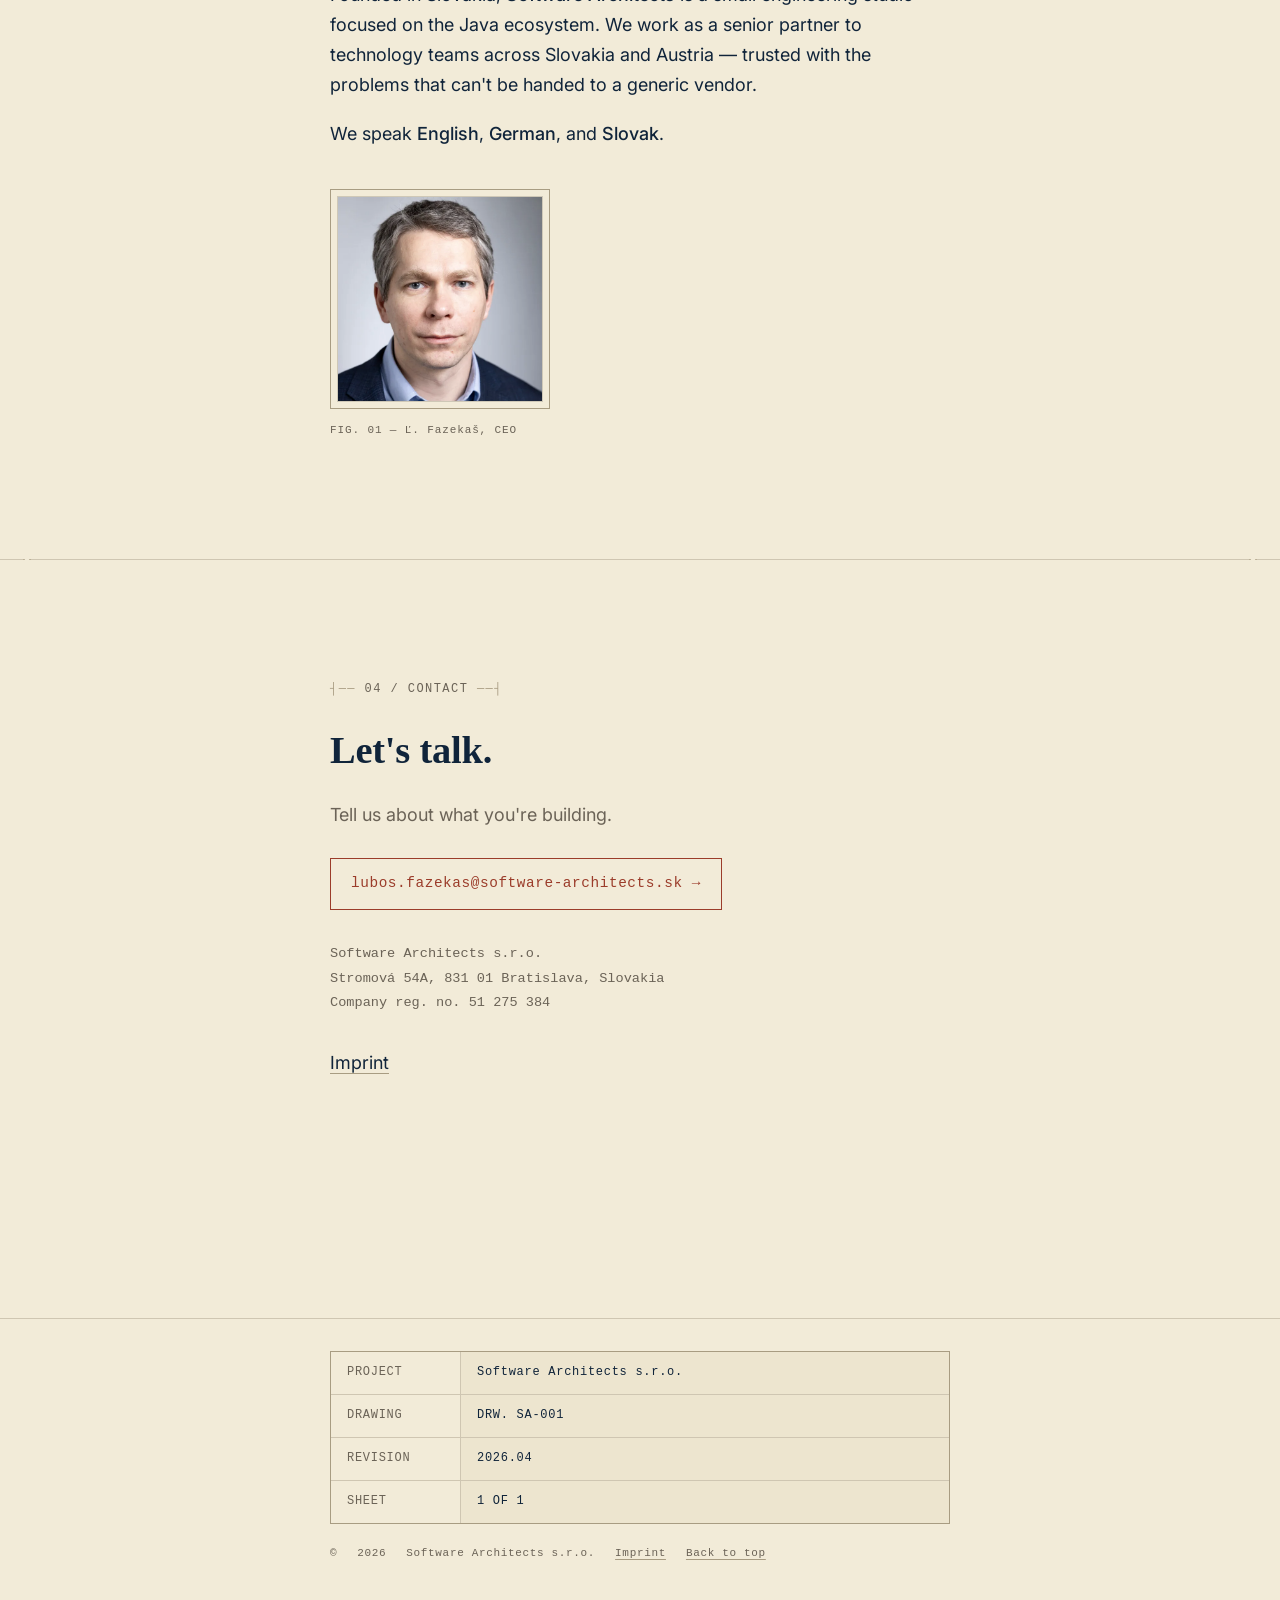
==== commit 88cee435: "Update contact email to lubos.fazekas@software-architects.sk Co-Authored-By: Claude Sonnet 4.6 <nore" ====
--- a/index.html
+++ b/index.html
@@ -193,8 +193,8 @@
         <p class="contact__lede">Tell us about what you're building.</p>
 
         <p class="contact__email">
-          <a class="frame-btn" href="mailto:lubos.fazekas@gmail.com">
-            lubos.fazekas@gmail.com →
+          <a class="frame-btn" href="mailto:lubos.fazekas@software-architects.sk">
+            lubos.fazekas@software-architects.sk →
           </a>
         </p>
 
--- a/styles.css
+++ b/styles.css
@@ -1,91 +1,67 @@
 /* =============================================================
-   Software Architects — Variant B (Technical)
+   Software Architects — Variant C (Architectural)
    ============================================================= */
 
 :root {
-  --bg: #0E1116;
-  --bg-elev: #12161D;
-  --fg: #E8EAED;
-  --fg-muted: #9AA4B2;
-  --accent: #5EE6A8;
-  --accent-2: #C7D2FE;
-  --rule: #1F242D;
-  --rule-strong: #2A3340;
-
-  --font-sans: 'Inter', 'IBM Plex Sans', system-ui, -apple-system, sans-serif;
-  --font-mono: 'IBM Plex Mono', ui-monospace, 'SF Mono', Menlo, monospace;
-
-  --wide-max: 1120px;
+  --bg: #F2EBD8;
+  --bg-elev: #EDE5CF;
+  --fg: #10243A;
+  --fg-muted: #6B6357;
+  --accent: #9B3C2A;
+  --rule: #CFC6B2;
+  --rule-strong: #A89C82;
+
+  --font-display: 'Source Serif 4', Georgia, 'Times New Roman', serif;
+  --font-body: 'Inter', system-ui, -apple-system, sans-serif;
+  --font-mono: 'JetBrains Mono', ui-monospace, 'SF Mono', Menlo, monospace;
+
+  --content-max: 700px;
   --page-gutter: clamp(1.25rem, 4vw, 2.5rem);
-  --section-gap: clamp(72px, 10vw, 120px);
+  --section-gap: clamp(80px, 12vw, 120px);
 
   --ease: cubic-bezier(0.2, 0.8, 0.2, 1);
 }
 
-*,
-*::before,
-*::after { box-sizing: border-box; }
+*, *::before, *::after { box-sizing: border-box; }
 
 html { -webkit-text-size-adjust: 100%; overflow-x: hidden; }
-
 html, body { margin: 0; padding: 0; }
 
 body {
   background: var(--bg);
   color: var(--fg);
-  font-family: var(--font-sans);
-  font-size: 16px;
+  font-family: var(--font-body);
+  font-size: 17px;
   line-height: 1.65;
+  font-feature-settings: "ss01";
   -webkit-font-smoothing: antialiased;
   text-rendering: optimizeLegibility;
-  min-height: 100vh;
   position: relative;
   overflow-x: clip;
 }
 
-/* Blueprint grid background — full-page, faint, fades out below 640px */
-@media (min-width: 640px) {
-  body::before {
-    content: "";
-    position: fixed;
-    inset: 0;
-    pointer-events: none;
-    z-index: 0;
-    background-image:
-      linear-gradient(to right, var(--rule) 1px, transparent 1px),
-      linear-gradient(to bottom, var(--rule) 1px, transparent 1px);
-    background-size: 80px 80px;
-    opacity: 0.35;
-    mask-image: radial-gradient(ellipse at 50% 20%, #000 0%, rgba(0,0,0,0.7) 70%, transparent 100%);
-  }
-  body > * { position: relative; z-index: 1; }
-}
-
-@media (min-width: 900px) {
-  body { font-size: 17px; }
-}
+@media (min-width: 900px) { body { font-size: 18px; } }
 
 img, picture, svg { display: block; max-width: 100%; height: auto; }
 
 a {
   color: var(--accent);
-  text-decoration: none;
+  text-decoration-thickness: 1px;
+  text-underline-offset: 3px;
 }
 a:hover { color: var(--fg); }
 
 h1, h2, h3 {
-  font-family: var(--font-sans);
-  font-weight: 700;
+  font-family: var(--font-display);
+  font-weight: 600;
   line-height: 1.15;
-  letter-spacing: -0.02em;
+  letter-spacing: -0.005em;
   margin: 0;
   color: var(--fg);
 }
 
 p { margin: 0 0 1.1em; }
-
-strong { font-weight: 500; color: var(--fg); }
-
+strong { font-weight: 500; }
 address { font-style: normal; }
 
 /* Utility */
@@ -101,86 +77,106 @@
 .skip-link {
   position: absolute;
   top: -100px; left: 0;
-  background: var(--accent);
+  background: var(--fg);
   color: var(--bg);
   padding: 0.6rem 1rem;
   z-index: 100;
-  font-family: var(--font-mono);
-  font-size: 13px;
+  text-decoration: none;
 }
 .skip-link:focus { top: 0; }
 
-.wide {
-  max-width: var(--wide-max);
+.content {
+  max-width: var(--content-max);
   margin: 0 auto;
   padding-left: var(--page-gutter);
   padding-right: var(--page-gutter);
+  position: relative;
+  z-index: 2;
 }
 
 .section {
   padding-top: var(--section-gap);
   padding-bottom: var(--section-gap);
-  border-bottom: 1px solid var(--rule);
-}
-
-.mono-marker {
+}
+
+/* =============================================================
+   Drafting marks
+   ============================================================= */
+
+.dim-marker {
   font-family: var(--font-mono);
   font-size: 12px;
-  letter-spacing: 0.14em;
+  letter-spacing: 0.12em;
   text-transform: uppercase;
+  color: var(--fg-muted);
+  margin: 0 0 1.75rem;
+}
+.dim-marker--center { text-align: center; }
+.dim-marker > span { color: var(--rule-strong); }
+
+.dim-divider {
+  border: 0;
+  height: 1px;
+  background: var(--rule);
+  margin: 0;
+  position: relative;
+}
+.dim-divider::before,
+.dim-divider::after {
+  content: "";
+  position: absolute;
+  top: 50%;
+  width: 6px;
+  height: 6px;
+  border: 1px solid var(--rule-strong);
+  background: var(--bg);
+  transform: translateY(-50%) rotate(45deg);
+}
+.dim-divider::before { left: 1.5rem; }
+.dim-divider::after  { right: 1.5rem; }
+
+/* Bordered frame with four "+" corner registration marks */
+.frame {
+  position: relative;
+  padding: 1.75rem 1.5rem;
+  margin: 0 0 1.5rem;
+  border: 1px solid var(--rule);
+  background: var(--bg);
+}
+.frame::before,
+.frame::after {
+  content: "";
+  position: absolute;
+  left: -7px;
+  right: -7px;
+  height: 14px;
+  pointer-events: none;
+  background:
+    linear-gradient(var(--rule-strong), var(--rule-strong)) 0     50% / 14px 1px no-repeat,
+    linear-gradient(var(--rule-strong), var(--rule-strong)) 100%  50% / 14px 1px no-repeat,
+    linear-gradient(var(--rule-strong), var(--rule-strong)) 7px   50% / 1px 14px no-repeat,
+    linear-gradient(var(--rule-strong), var(--rule-strong)) calc(100% - 7px) 50% / 1px 14px no-repeat;
+}
+.frame::before { top: -7px; }
+.frame::after  { bottom: -7px; }
+
+.frame__index {
+  font-family: var(--font-mono);
+  font-size: 12px;
+  letter-spacing: 0.12em;
   color: var(--accent);
-  margin: 0 0 1.5rem;
-}
-.mono-marker span { color: var(--fg-muted); margin-right: 0.6em; }
-
-.mono-eyebrow {
-  font-family: var(--font-mono);
-  font-size: 12px;
-  letter-spacing: 0.08em;
-  color: var(--fg-muted);
-  margin: 0 0 1.75rem;
-}
-.mono-eyebrow__sep { color: var(--rule-strong); margin: 0 0.4em; }
-
-.mono-caption {
-  font-family: var(--font-mono);
-  font-size: 12px;
-  letter-spacing: 0.1em;
-  color: var(--fg-muted);
-  margin: 1.5rem 0 0;
-}
-
-.section-heading {
-  font-size: clamp(1.7rem, 4.5vw, 2.6rem);
-  font-weight: 700;
-  margin: 0 0 2.25rem;
+  margin: 0 0 0.5rem;
+}
+.frame__title {
+  font-family: var(--font-display);
+  font-size: clamp(1.2rem, 2.4vw, 1.4rem);
+  font-weight: 600;
+  margin: 0 0 0.75rem;
   text-wrap: balance;
 }
-
-.divider {
-  font-family: var(--font-mono);
-  font-size: 12px;
-  letter-spacing: 0.2em;
-  text-transform: uppercase;
-  color: var(--fg-muted);
-  text-align: center;
-  margin: 3rem 0 1.75rem;
-  opacity: 0.8;
-}
-
-/* Global focus */
-:focus-visible {
-  outline: 2px solid var(--accent);
-  outline-offset: 3px;
-  border-radius: 2px;
-}
-
-@media (prefers-reduced-motion: reduce) {
-  *, *::before, *::after {
-    animation-duration: 0.001ms !important;
-    transition-duration: 0.001ms !important;
-    scroll-behavior: auto !important;
-  }
+.frame__body {
+  color: var(--fg-muted);
+  margin: 0;
 }
 
 /* =============================================================
@@ -191,35 +187,38 @@
   position: sticky;
   top: 0;
   z-index: 20;
-  background: color-mix(in oklab, var(--bg) 85%, transparent);
-  backdrop-filter: saturate(140%) blur(8px);
+  background: color-mix(in oklab, var(--bg) 90%, transparent);
+  backdrop-filter: saturate(140%) blur(6px);
   border-bottom: 1px solid var(--rule);
 }
-
 .site-header__inner {
-  max-width: var(--wide-max);
+  max-width: 1120px;
   margin: 0 auto;
-  padding: 0.9rem var(--page-gutter);
+  padding: 1rem var(--page-gutter);
   display: flex;
   align-items: center;
   justify-content: space-between;
   gap: 1.5rem;
 }
-
 .wordmark {
   display: inline-flex;
   align-items: baseline;
-  gap: 0.15em;
-  font-family: var(--font-mono);
-  font-size: 0.95rem;
-  color: var(--fg);
-  letter-spacing: 0;
-}
-.wordmark__bracket { color: var(--accent); }
-.wordmark:hover .wordmark__bracket { color: var(--fg); }
+  gap: 0.6rem;
+  font-family: var(--font-display);
+  font-weight: 600;
+  font-size: 1.2rem;
+  color: var(--fg);
+  text-decoration: none;
+  letter-spacing: -0.005em;
+}
+.wordmark__chip {
+  font-family: var(--font-mono);
+  font-size: 11px;
+  letter-spacing: 0.08em;
+  color: var(--fg-muted);
+}
 
 .site-nav { position: relative; }
-
 .site-nav__toggle {
   display: none;
   appearance: none;
@@ -243,45 +242,46 @@
 .site-nav__bars { position: relative; }
 .site-nav__bars::before { position: absolute; top: -6px; left: 0; }
 .site-nav__bars::after  { position: absolute; top:  6px; left: 0; }
-
 .site-nav__toggle[aria-expanded="true"] .site-nav__bars { background: transparent; }
 .site-nav__toggle[aria-expanded="true"] .site-nav__bars::before { transform: translateY(6px) rotate(45deg); }
 .site-nav__toggle[aria-expanded="true"] .site-nav__bars::after  { transform: translateY(-6px) rotate(-45deg); }
 
 .site-nav__list {
   list-style: none;
-  margin: 0;
-  padding: 0;
+  margin: 0; padding: 0;
   display: flex;
-  gap: 1.5rem;
-}
-
+  gap: 1.75rem;
+}
 .site-nav__list a {
   font-family: var(--font-mono);
-  font-size: 13px;
-  letter-spacing: 0.02em;
-  color: var(--fg-muted);
-  padding: 0.5rem 0;
-  transition: color 0.15s var(--ease);
-}
-.site-nav__list a.is-active { color: var(--accent); }
-.site-nav__list a.is-active::before { content: "> "; }
+  font-size: 12px;
+  letter-spacing: 0.12em;
+  text-transform: uppercase;
+  color: var(--fg);
+  text-decoration: none;
+  padding: 0.4rem 0;
+  border-bottom: 1px solid transparent;
+}
+.site-nav__list a.is-active { border-bottom-color: var(--accent); color: var(--accent); }
 .site-nav__list a:hover { color: var(--accent); }
 
 @media (max-width: 719px) {
   .site-nav__toggle { display: inline-flex; }
   .site-nav__list {
     position: absolute;
-    top: 100%; left: 0; right: 0;
+    top: 100%; right: 0;
+    min-width: 220px;
     flex-direction: column;
     gap: 0;
     background: var(--bg);
-    border-bottom: 1px solid var(--rule);
-    padding: 0.75rem var(--page-gutter) 1.25rem;
+    border: 1px solid var(--rule);
+    border-top: 0;
+    padding: 0.75rem 1.25rem 1rem;
     transform: translateY(-8px);
     opacity: 0;
     pointer-events: none;
     transition: opacity 0.18s var(--ease), transform 0.18s var(--ease);
+    z-index: 30;
   }
   .site-nav[data-open="true"] .site-nav__list {
     transform: translateY(0);
@@ -290,7 +290,7 @@
   }
   .site-nav__list a {
     display: block;
-    font-size: 14px;
+    font-size: 13px;
     padding: 0.85rem 0;
     border-bottom: 1px solid var(--rule);
   }
@@ -298,248 +298,236 @@
 }
 
 /* =============================================================
+   Margin rules (≥1024px only)
+   ============================================================= */
+
+.margin-rule {
+  display: none;
+  position: fixed;
+  top: 0;
+  bottom: 0;
+  width: 1px;
+  background: var(--rule-strong);
+  z-index: 0;
+  pointer-events: none;
+  opacity: 0.55;
+}
+.margin-rule--left  { left: 1.5rem; }
+.margin-rule--right { right: 1.5rem; }
+
+@media (min-width: 1024px) {
+  .margin-rule { display: block; }
+}
+
+/* =============================================================
    Hero
    ============================================================= */
 
 .hero {
   padding-top: clamp(4rem, 10vw, 7rem);
   padding-bottom: var(--section-gap);
-  border-bottom: 1px solid var(--rule);
-}
-
+}
 .hero__heading {
-  font-size: clamp(2.1rem, 6vw, 4.5rem);
-  line-height: 1.02;
-  letter-spacing: -0.03em;
+  font-size: clamp(2rem, 7.5vw, 4.25rem);
+  line-height: 1.05;
+  letter-spacing: -0.015em;
   margin: 0 0 1.5rem;
-  max-width: 16ch;
   text-wrap: balance;
 }
-
+.hero__heading br { display: none; }
+@media (min-width: 720px) {
+  .hero__heading br { display: inline; }
+}
 .hero__lede {
   font-size: clamp(1.05rem, 1.6vw, 1.2rem);
   color: var(--fg-muted);
   max-width: 34em;
   margin: 0 0 2rem;
 }
-
 .hero__cta { margin: 0; }
 
-/* =============================================================
-   Monospace button
-   ============================================================= */
-
-.btn-mono {
+.link-arrow {
   display: inline-flex;
-  align-items: center;
-  gap: 0.5em;
-  font-family: var(--font-mono);
-  font-size: 0.95rem;
-  letter-spacing: 0.02em;
-  padding: 0.8rem 1.2rem;
+  align-items: baseline;
+  gap: 0.4em;
+  font-family: var(--font-body);
+  font-weight: 500;
+  color: var(--accent);
+  text-decoration: underline;
+  text-underline-offset: 4px;
+  text-decoration-thickness: 1px;
+  transition: gap 0.2s var(--ease), color 0.2s var(--ease);
+}
+.link-arrow:hover { gap: 0.7em; color: var(--fg); }
+
+.link-underline {
+  color: var(--fg);
+  text-decoration: underline;
+  text-decoration-color: var(--rule-strong);
+  text-underline-offset: 4px;
+  text-decoration-thickness: 1px;
+}
+.link-underline:hover { color: var(--accent); text-decoration-color: var(--accent); }
+
+/* =============================================================
+   Section heading
+   ============================================================= */
+
+.section-heading {
+  font-size: clamp(1.6rem, 5vw, 2.4rem);
+  margin: 0 0 1.75rem;
+  text-wrap: balance;
+}
+
+/* =============================================================
+   Technologies strip
+   ============================================================= */
+
+.tech-strip {
+  margin-top: 2.5rem;
+  padding: 1.5rem 1.25rem;
+  border: 1px solid var(--rule);
+  background: var(--bg-elev);
+}
+.tech-strip__list {
+  font-family: var(--font-mono);
+  font-size: 0.85rem;
+  line-height: 1.9;
+  color: var(--fg);
+  margin: 0;
+  word-spacing: 0.1em;
+}
+
+/* =============================================================
+   About + portrait
+   ============================================================= */
+
+.about__languages { color: var(--fg); }
+
+.portrait {
+  margin: 2.5rem 0 0;
+  display: flex;
+  flex-direction: column;
+  align-items: flex-start;
+  gap: 0.75rem;
+}
+.portrait__frame {
+  padding: 6px;
+  border: 1px solid var(--rule-strong);
+  background: var(--bg);
+  width: 200px;
+}
+.portrait__frame img {
+  width: 100%;
+  height: auto;
+  border: 1px solid var(--rule);
+  filter: saturate(0.8) contrast(1.02);
+}
+.portrait__caption {
+  font-family: var(--font-mono);
+  font-size: 11px;
+  letter-spacing: 0.08em;
+  color: var(--fg-muted);
+  margin: 0;
+}
+
+@media (min-width: 720px) {
+  .portrait__frame { width: 220px; }
+}
+
+/* =============================================================
+   Contact
+   ============================================================= */
+
+.contact__lede { color: var(--fg-muted); margin-bottom: 1.75rem; }
+
+.contact__email { margin: 0 0 2rem; }
+.frame-btn {
+  display: inline-block;
+  padding: 0.85rem 1.25rem;
   border: 1px solid var(--accent);
   color: var(--accent);
+  text-decoration: none;
+  font-family: var(--font-mono);
+  font-size: 0.9rem;
+  letter-spacing: 0.04em;
   background: transparent;
-  border-radius: 2px;
-  transition: color 0.15s var(--ease), background 0.15s var(--ease), border-color 0.15s var(--ease);
-}
-.btn-mono:hover {
-  background: var(--accent);
-  color: var(--bg);
-  border-color: var(--accent);
-}
-.btn-mono--inline {
-  padding: 0.5rem 0.9rem;
-  font-size: 0.9rem;
-}
-
-.link-mono {
-  font-family: var(--font-mono);
-  font-size: 0.95rem;
-  color: var(--accent);
-  letter-spacing: 0.02em;
-}
-.link-mono:hover { color: var(--fg); }
-
-/* =============================================================
-   Card grid (services + industries)
-   ============================================================= */
-
-.cards {
-  display: grid;
-  grid-template-columns: 1fr;
-  gap: 1px;
-  background: var(--rule);
-  border: 1px solid var(--rule);
-}
-
-.card {
-  background: var(--bg);
-  padding: 1.75rem 1.5rem;
-  display: flex;
-  flex-direction: column;
-  gap: 0.75rem;
-}
-
-.card__index {
-  font-family: var(--font-mono);
-  font-size: 12px;
-  letter-spacing: 0.12em;
-  color: var(--accent);
-  margin: 0;
-}
-
-.card__title {
-  font-family: var(--font-sans);
-  font-size: clamp(1.05rem, 2.2vw, 1.2rem);
-  font-weight: 500;
-  margin: 0;
-  color: var(--fg);
-  letter-spacing: -0.01em;
-  text-wrap: balance;
-}
-
-.card__body {
-  color: var(--fg-muted);
-  margin: 0;
-  font-size: 0.95rem;
-}
-
-@media (min-width: 720px) {
-  .cards { grid-template-columns: 1fr 1fr 1fr; }
-  .card { padding: 2rem; }
-}
-
-/* =============================================================
-   Technologies strip
-   ============================================================= */
-
-.tech-strip {
-  padding: 1rem 0;
-}
-
-.tech-strip__list {
-  font-family: var(--font-mono);
-  font-size: 0.88rem;
-  line-height: 2;
-  color: var(--fg);
-  margin: 0;
-  word-spacing: 0.15em;
-}
-.tech-strip__list > span { display: inline-block; }
-.tech-strip__list > span + span { margin-left: 0.5em; }
-.tech-strip__list > span:nth-child(even) { color: var(--fg-muted); }
-
-/* =============================================================
-   About
-   ============================================================= */
-
-.about {
-  display: grid;
-  grid-template-columns: 1fr;
-  gap: 2rem;
-  align-items: start;
-}
-
-.about__text p { max-width: 36em; color: var(--fg-muted); }
-.about__text > p:first-of-type { color: var(--fg); }
-.about__languages { color: var(--fg); }
-
-.about__portrait {
-  margin: 0;
-  width: 160px;
-}
-.about__portrait img {
-  width: 100%;
-  height: auto;
-  border: 1px solid var(--rule-strong);
-  filter: saturate(0.7) contrast(1.05) brightness(0.95);
-  border-radius: 2px;
-}
-
-@media (min-width: 720px) {
-  .about {
-    grid-template-columns: 1fr auto;
-    gap: 3rem;
-  }
-  .about__text { order: 1; }
-  .about__portrait { order: 2; width: 180px; }
-}
-
-/* =============================================================
-   Contact
-   ============================================================= */
-
-.contact__lede { color: var(--fg-muted); margin-bottom: 1.75rem; }
-
-.contact__email { margin: 0 0 2rem; }
+  transition: background 0.15s var(--ease), color 0.15s var(--ease);
+}
+.frame-btn:hover { background: var(--accent); color: var(--bg); }
 
 .contact__address {
   color: var(--fg-muted);
   margin: 0 0 2rem;
   line-height: 1.8;
   font-family: var(--font-mono);
-  font-size: 0.9rem;
-}
-
+  font-size: 0.85rem;
+}
 .contact__imprint { margin: 0; }
 
 /* =============================================================
-   Footer
+   Title-block footer
    ============================================================= */
 
 .site-footer {
   margin-top: var(--section-gap);
-  padding: 2.25rem 0 2.75rem;
+  padding: 2rem 0 2.5rem;
   border-top: 1px solid var(--rule);
 }
 
-.site-footer__inner {
-  display: flex;
-  flex-direction: column;
-  gap: 0.75rem;
-}
-
-.site-footer__mark {
-  font-family: var(--font-mono);
-  font-size: 0.95rem;
-  color: var(--fg-muted);
-  margin: 0;
-}
-.site-footer__mark span { color: var(--accent); }
+.title-block {
+  border: 1px solid var(--rule-strong);
+  background: var(--bg-elev);
+  margin: 0 0 1.25rem;
+}
+.title-block__grid {
+  display: grid;
+  grid-template-columns: 110px 1fr;
+  margin: 0;
+  font-family: var(--font-mono);
+  font-size: 12px;
+  letter-spacing: 0.06em;
+}
+.title-block__grid dt,
+.title-block__grid dd {
+  margin: 0;
+  padding: 0.7rem 1rem;
+  border-bottom: 1px solid var(--rule);
+}
+.title-block__grid dt {
+  background: var(--bg);
+  color: var(--fg-muted);
+  text-transform: uppercase;
+  border-right: 1px solid var(--rule);
+}
+.title-block__grid dd { color: var(--fg); }
+.title-block__grid > *:nth-last-child(-n+2) { border-bottom: 0; }
+
+@media (min-width: 720px) {
+  .title-block__grid { grid-template-columns: 130px 1fr; }
+}
 
 .site-footer__meta {
   font-family: var(--font-mono);
-  font-size: 12px;
-  letter-spacing: 0.04em;
+  font-size: 11px;
+  letter-spacing: 0.06em;
   color: var(--fg-muted);
   margin: 0;
   display: flex;
   flex-wrap: wrap;
-  gap: 1.5rem;
-}
-.site-footer__meta a { color: var(--fg-muted); }
-.site-footer__meta a:hover { color: var(--accent); }
-
-@media (min-width: 720px) {
-  .site-footer__inner {
-    flex-direction: row;
-    justify-content: space-between;
-    align-items: center;
-  }
-}
+  gap: 1.25rem;
+}
+.site-footer__meta a { color: var(--fg-muted); text-decoration: underline; text-decoration-color: var(--rule-strong); }
+.site-footer__meta a:hover { color: var(--accent); text-decoration-color: var(--accent); }
 
 /* =============================================================
    Imprint page
    ============================================================= */
-
-.imprint-page .section { border-bottom: 0; }
 
 .imprint {
   padding-top: clamp(4rem, 10vw, 6rem);
   padding-bottom: var(--section-gap);
 }
-
 .imprint__list {
   display: grid;
   grid-template-columns: 1fr;
@@ -547,12 +535,12 @@
   margin: 2rem 0;
   padding: 1.5rem;
   border: 1px solid var(--rule);
-  background: color-mix(in oklab, var(--bg) 85%, var(--bg-elev));
+  background: var(--bg-elev);
 }
 .imprint__list dt {
   font-family: var(--font-mono);
-  font-size: 12px;
-  letter-spacing: 0.12em;
+  font-size: 11px;
+  letter-spacing: 0.1em;
   text-transform: uppercase;
   color: var(--fg-muted);
 }
@@ -561,14 +549,27 @@
   line-height: 1.6;
   color: var(--fg);
 }
-
 @media (min-width: 720px) {
   .imprint__list {
-    grid-template-columns: 240px 1fr;
+    grid-template-columns: 220px 1fr;
     gap: 1rem 2rem;
     align-items: baseline;
     padding: 2rem 2.25rem;
   }
 }
-
 .imprint__back { margin-top: 2.5rem; }
+
+/* Global focus */
+:focus-visible {
+  outline: 2px solid var(--accent);
+  outline-offset: 3px;
+  border-radius: 2px;
+}
+
+@media (prefers-reduced-motion: reduce) {
+  *, *::before, *::after {
+    animation-duration: 0.001ms !important;
+    transition-duration: 0.001ms !important;
+    scroll-behavior: auto !important;
+  }
+}
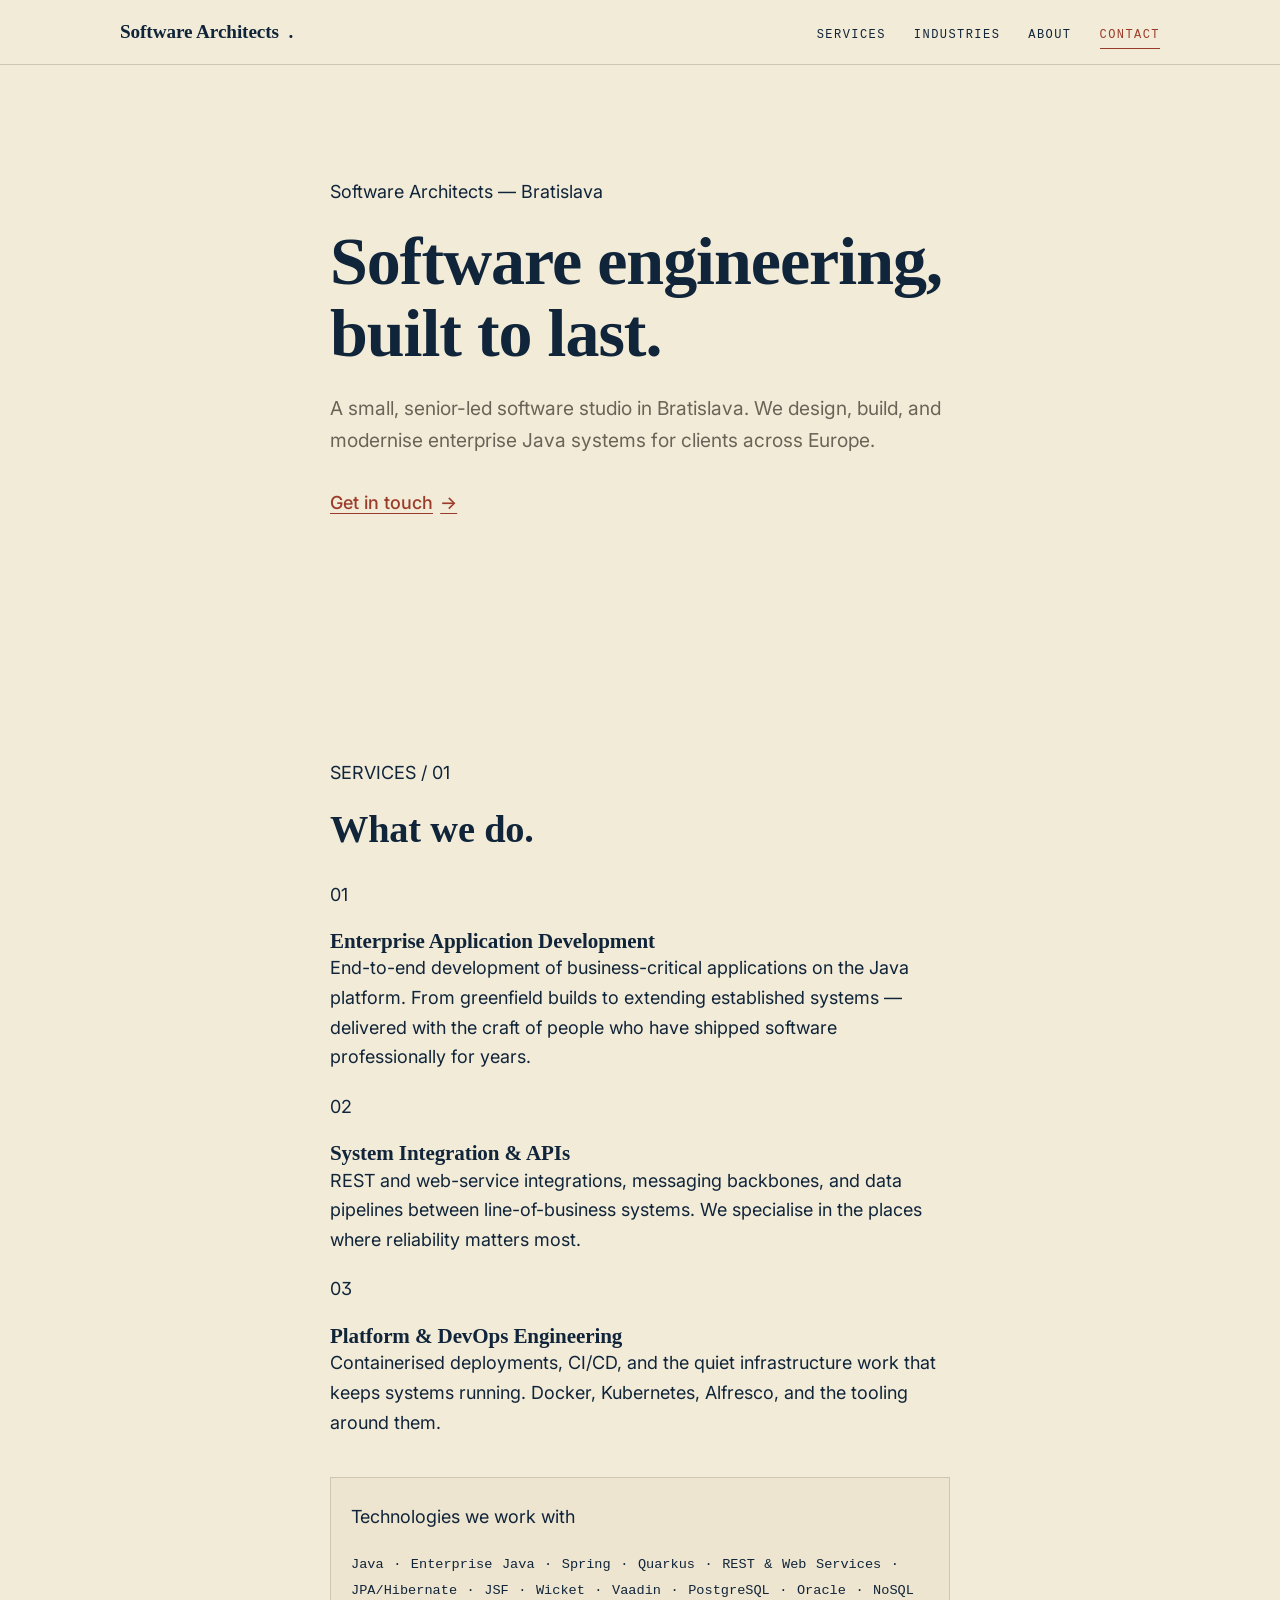
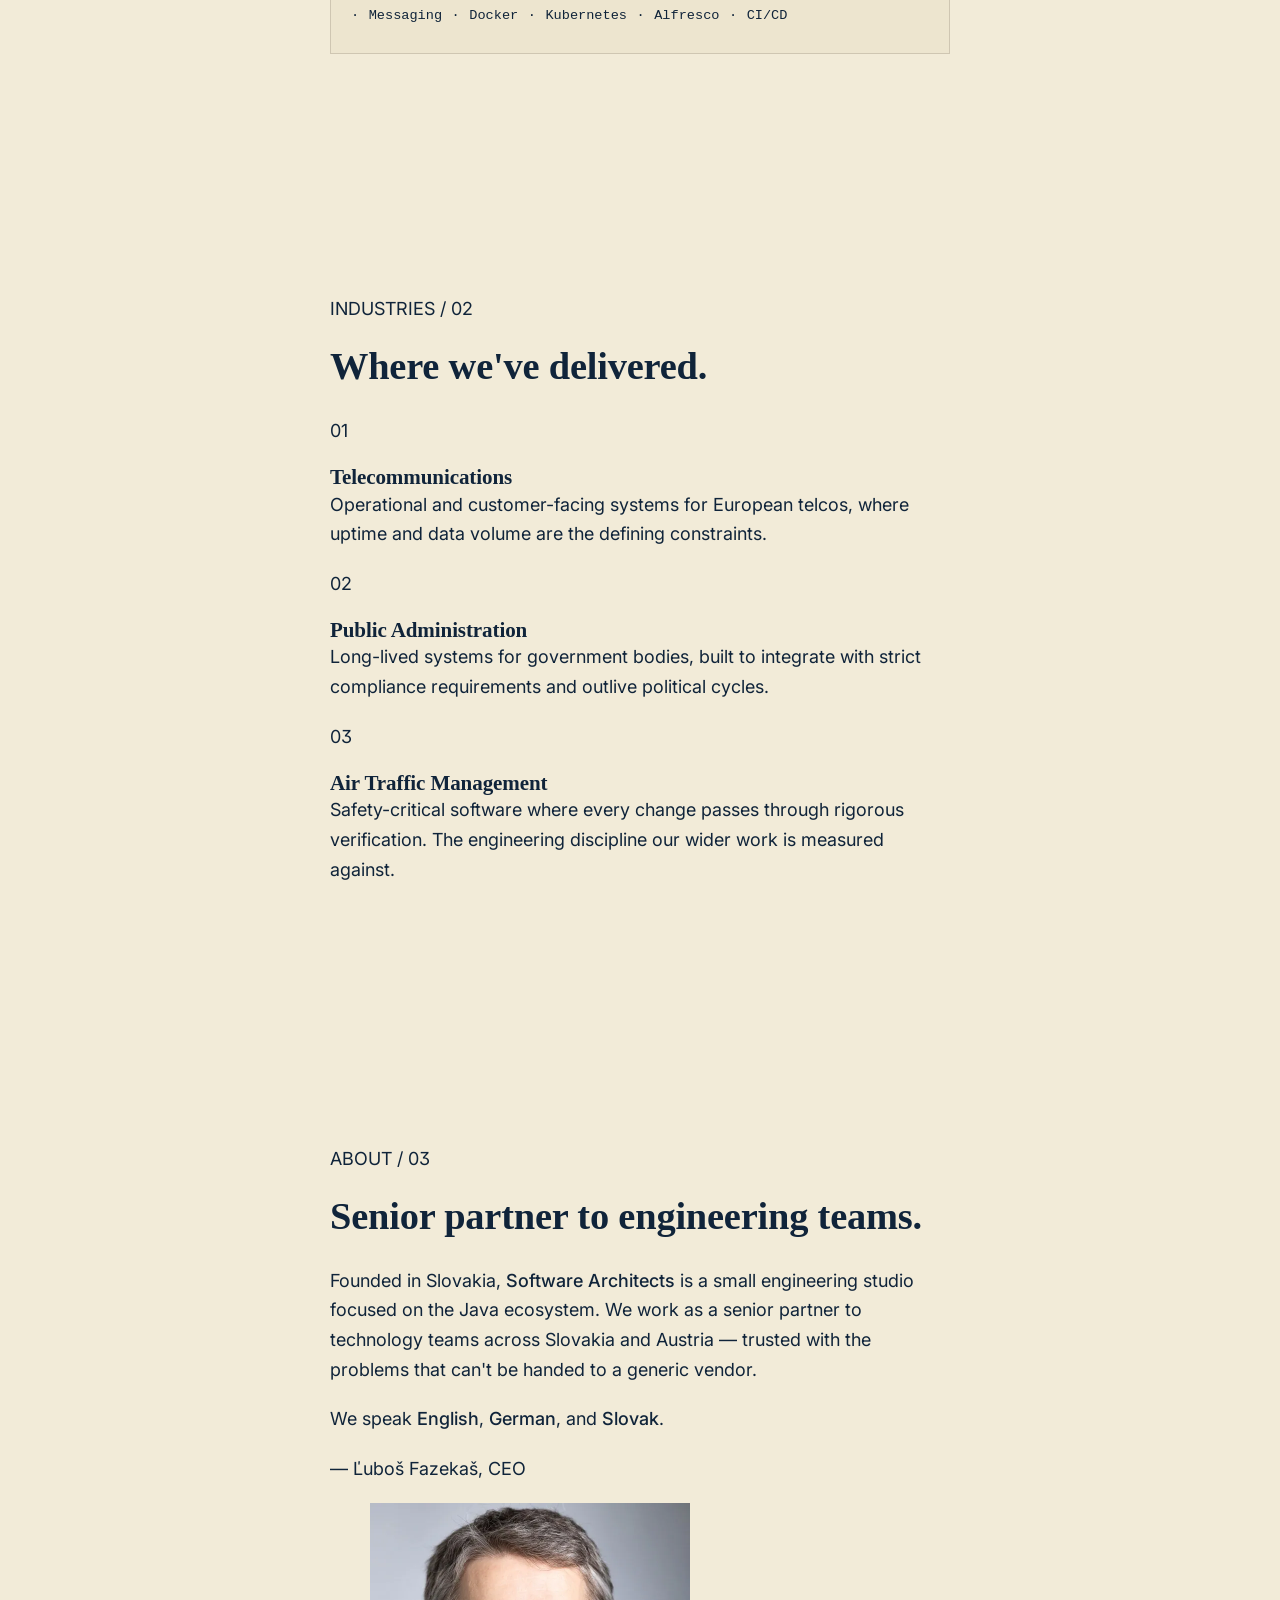
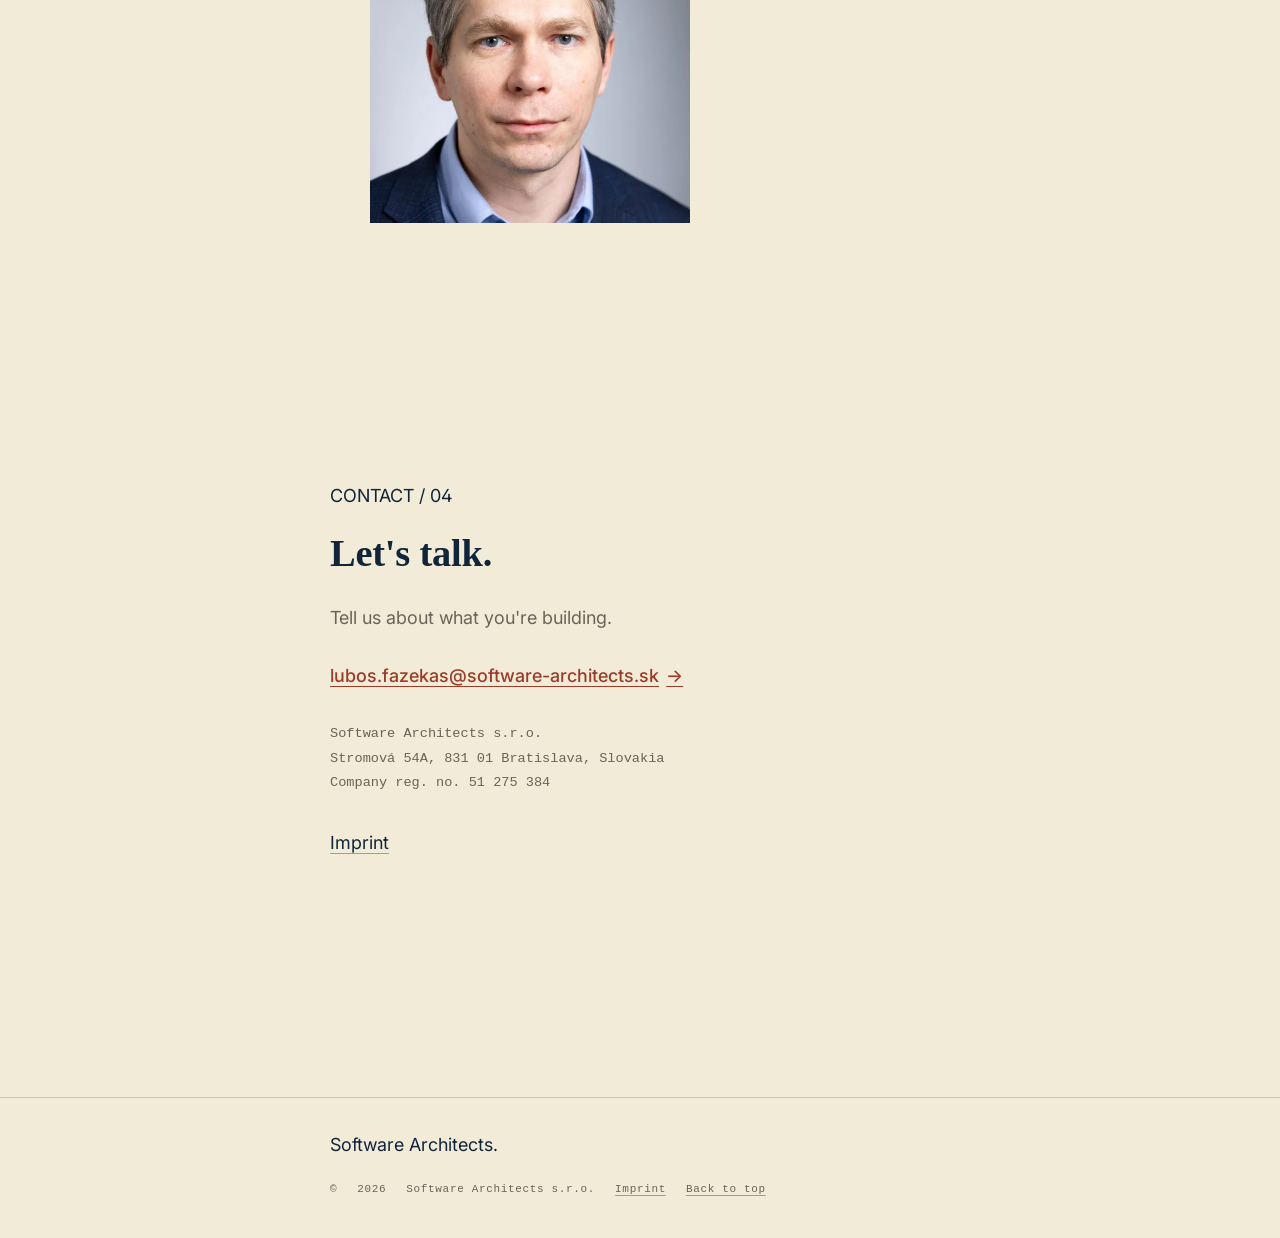
==== commit 1d35ee9e: "Update contact email to lubos.fazekas@software-architects.sk Co-Authored-By: Claude Sonnet 4.6 <nore" ====
--- a/index.html
+++ b/index.html
@@ -15,21 +15,18 @@
 
   <link rel="preconnect" href="https://fonts.googleapis.com">
   <link rel="preconnect" href="https://fonts.gstatic.com" crossorigin>
-  <link rel="stylesheet" href="https://fonts.googleapis.com/css2?family=Inter:wght@400;500&family=JetBrains+Mono:wght@400&family=Source+Serif+4:opsz,wght@8..60,400;8..60,600&display=swap">
+  <link rel="stylesheet" href="https://fonts.googleapis.com/css2?family=Fraunces:opsz,wght@9..144,400;9..144,600&family=Inter:wght@400;500&family=JetBrains+Mono:wght@400&display=swap">
 
   <link rel="stylesheet" href="styles.css">
 </head>
-<body class="theme-architectural">
+<body>
   <a class="skip-link" href="#main">Skip to content</a>
-
-  <div class="margin-rule margin-rule--left" aria-hidden="true"></div>
-  <div class="margin-rule margin-rule--right" aria-hidden="true"></div>
 
   <header class="site-header">
     <div class="site-header__inner">
       <a class="wordmark" href="#top" aria-label="Software Architects home">
         <span class="wordmark__name">Software Architects</span>
-        <span class="wordmark__chip" aria-hidden="true">[ DRW.SA-001 ]</span>
+        <span class="wordmark__dot" aria-hidden="true">.</span>
       </a>
       <nav class="site-nav" aria-label="Primary">
         <button class="site-nav__toggle" aria-controls="primary-nav" aria-expanded="false">
@@ -37,10 +34,10 @@
           <span class="site-nav__bars" aria-hidden="true"></span>
         </button>
         <ul id="primary-nav" class="site-nav__list">
-          <li><a href="#services">services</a></li>
-          <li><a href="#industries">industries</a></li>
-          <li><a href="#about">about</a></li>
-          <li><a href="#contact">contact</a></li>
+          <li><a href="#services">Services</a></li>
+          <li><a href="#industries">Industries</a></li>
+          <li><a href="#about">About</a></li>
+          <li><a href="#contact">Contact</a></li>
         </ul>
       </nav>
     </div>
@@ -48,8 +45,8 @@
 
   <main id="main">
     <section id="top" class="hero" aria-labelledby="hero-heading">
-      <div class="content">
-        <p class="dim-marker"><span aria-hidden="true">┤──</span> BRATISLAVA, SLOVAKIA <span aria-hidden="true">──┤</span></p>
+      <div class="hero__inner content">
+        <p class="eyebrow">Software Architects — Bratislava</p>
         <h1 id="hero-heading" class="hero__heading">
           Software engineering,<br> built to last.
         </h1>
@@ -65,18 +62,15 @@
         </p>
       </div>
     </section>
-
-    <hr class="dim-divider" aria-hidden="true">
-
     <section id="services" aria-labelledby="services-heading">
       <div class="content section">
-        <p class="dim-marker"><span aria-hidden="true">┤──</span> 01 / SERVICES <span aria-hidden="true">──┤</span></p>
+        <p class="section-marker">SERVICES / 01</p>
         <h2 id="services-heading" class="section-heading">What we do.</h2>
 
-        <article class="frame">
-          <p class="frame__index">01/</p>
-          <h3 class="frame__title">Enterprise Application Development</h3>
-          <p class="frame__body">
+        <article class="pillar">
+          <p class="pillar__index">01</p>
+          <h3 class="pillar__title">Enterprise Application Development</h3>
+          <p class="pillar__body">
             End-to-end development of business-critical applications on the
             Java platform. From greenfield builds to extending established
             systems — delivered with the craft of people who have shipped
@@ -84,20 +78,20 @@
           </p>
         </article>
 
-        <article class="frame">
-          <p class="frame__index">02/</p>
-          <h3 class="frame__title">System Integration &amp; APIs</h3>
-          <p class="frame__body">
+        <article class="pillar">
+          <p class="pillar__index">02</p>
+          <h3 class="pillar__title">System Integration &amp; APIs</h3>
+          <p class="pillar__body">
             REST and web-service integrations, messaging backbones, and data
             pipelines between line-of-business systems. We specialise in the
             places where reliability matters most.
           </p>
         </article>
 
-        <article class="frame">
-          <p class="frame__index">03/</p>
-          <h3 class="frame__title">Platform &amp; DevOps Engineering</h3>
-          <p class="frame__body">
+        <article class="pillar">
+          <p class="pillar__index">03</p>
+          <h3 class="pillar__title">Platform &amp; DevOps Engineering</h3>
+          <p class="pillar__body">
             Containerised deployments, CI/CD, and the quiet infrastructure
             work that keeps systems running. Docker, Kubernetes, Alfresco,
             and the tooling around them.
@@ -105,7 +99,7 @@
         </article>
 
         <div class="tech-strip" aria-label="Technologies we work with">
-          <p class="dim-marker dim-marker--center"><span aria-hidden="true">┤──</span> TECHNOLOGIES <span aria-hidden="true">──┤</span></p>
+          <p class="tech-strip__label">Technologies we work with</p>
           <p class="tech-strip__list">
             Java · Enterprise Java · Spring · Quarkus · REST &amp; Web Services ·
             JPA/Hibernate · JSF · Wicket · Vaadin · PostgreSQL · Oracle · NoSQL ·
@@ -114,36 +108,33 @@
         </div>
       </div>
     </section>
-
-    <hr class="dim-divider" aria-hidden="true">
-
     <section id="industries" aria-labelledby="industries-heading">
       <div class="content section">
-        <p class="dim-marker"><span aria-hidden="true">┤──</span> 02 / INDUSTRIES <span aria-hidden="true">──┤</span></p>
+        <p class="section-marker">INDUSTRIES / 02</p>
         <h2 id="industries-heading" class="section-heading">Where we've delivered.</h2>
 
-        <article class="frame">
-          <p class="frame__index">01/</p>
-          <h3 class="frame__title">Telecommunications</h3>
-          <p class="frame__body">
+        <article class="pillar">
+          <p class="pillar__index">01</p>
+          <h3 class="pillar__title">Telecommunications</h3>
+          <p class="pillar__body">
             Operational and customer-facing systems for European telcos,
             where uptime and data volume are the defining constraints.
           </p>
         </article>
 
-        <article class="frame">
-          <p class="frame__index">02/</p>
-          <h3 class="frame__title">Public Administration</h3>
-          <p class="frame__body">
+        <article class="pillar">
+          <p class="pillar__index">02</p>
+          <h3 class="pillar__title">Public Administration</h3>
+          <p class="pillar__body">
             Long-lived systems for government bodies, built to integrate with
             strict compliance requirements and outlive political cycles.
           </p>
         </article>
 
-        <article class="frame">
-          <p class="frame__index">03/</p>
-          <h3 class="frame__title">Air Traffic Management</h3>
-          <p class="frame__body">
+        <article class="pillar">
+          <p class="pillar__index">03</p>
+          <h3 class="pillar__title">Air Traffic Management</h3>
+          <p class="pillar__body">
             Safety-critical software where every change passes through
             rigorous verification. The engineering discipline our wider
             work is measured against.
@@ -151,50 +142,41 @@
         </article>
       </div>
     </section>
-
-    <hr class="dim-divider" aria-hidden="true">
-
     <section id="about" aria-labelledby="about-heading">
-      <div class="content section">
-        <p class="dim-marker"><span aria-hidden="true">┤──</span> 03 / ABOUT <span aria-hidden="true">──┤</span></p>
-        <h2 id="about-heading" class="section-heading">Senior partner to engineering teams.</h2>
-        <p>
-          Founded in Slovakia, <strong>Software Architects</strong> is a small
-          engineering studio focused on the Java ecosystem. We work as a senior
-          partner to technology teams across Slovakia and Austria — trusted
-          with the problems that can't be handed to a generic vendor.
-        </p>
-        <p class="about__languages">
-          We speak <strong>English</strong>, <strong>German</strong>, and <strong>Slovak</strong>.
-        </p>
-
-        <figure class="portrait">
-          <div class="portrait__frame">
-            <picture>
-              <source srcset="assets/portrait.webp" type="image/webp">
-              <img src="assets/portrait.jpg"
-                   alt="Portrait of Ľuboš Fazekaš, CEO of Software Architects"
-                   width="320" height="320" loading="lazy" decoding="async">
-            </picture>
-          </div>
-          <figcaption class="portrait__caption">
-            FIG. 01 — Ľ. Fazekaš, CEO
-          </figcaption>
+      <div class="content section about">
+        <div class="about__text">
+          <p class="section-marker">ABOUT / 03</p>
+          <h2 id="about-heading" class="section-heading">Senior partner to engineering teams.</h2>
+          <p>
+            Founded in Slovakia, <strong>Software Architects</strong> is a small
+            engineering studio focused on the Java ecosystem. We work as a senior
+            partner to technology teams across Slovakia and Austria — trusted
+            with the problems that can't be handed to a generic vendor.
+          </p>
+          <p class="about__languages">
+            We speak <strong>English</strong>, <strong>German</strong>, and <strong>Slovak</strong>.
+          </p>
+          <p class="about__caption">— Ľuboš Fazekaš, CEO</p>
+        </div>
+        <figure class="about__portrait">
+          <picture>
+            <source srcset="assets/portrait.webp" type="image/webp">
+            <img src="assets/portrait.jpg"
+                 alt="Portrait of Ľuboš Fazekaš, CEO of Software Architects"
+                 width="320" height="320" loading="lazy" decoding="async">
+          </picture>
         </figure>
       </div>
     </section>
-
-    <hr class="dim-divider" aria-hidden="true">
-
     <section id="contact" aria-labelledby="contact-heading">
       <div class="content section">
-        <p class="dim-marker"><span aria-hidden="true">┤──</span> 04 / CONTACT <span aria-hidden="true">──┤</span></p>
+        <p class="section-marker">CONTACT / 04</p>
         <h2 id="contact-heading" class="section-heading">Let's talk.</h2>
         <p class="contact__lede">Tell us about what you're building.</p>
 
         <p class="contact__email">
-          <a class="frame-btn" href="mailto:lubos.fazekas@software-architects.sk">
-            lubos.fazekas@software-architects.sk →
+          <a class="link-arrow" href="mailto:lubos.fazekas@software-architects.sk">
+            lubos.fazekas@software-architects.sk <span aria-hidden="true">→</span>
           </a>
         </p>
 
@@ -212,15 +194,8 @@
   </main>
 
   <footer class="site-footer">
-    <div class="content">
-      <section class="title-block" aria-label="Drawing title block">
-        <dl class="title-block__grid">
-          <dt>Project</dt><dd>Software Architects s.r.o.</dd>
-          <dt>Drawing</dt><dd>DRW. SA-001</dd>
-          <dt>Revision</dt><dd>2026.04</dd>
-          <dt>Sheet</dt><dd>1 OF 1</dd>
-        </dl>
-      </section>
+    <div class="content site-footer__inner">
+      <p class="site-footer__mark">Software Architects<span aria-hidden="true">.</span></p>
       <p class="site-footer__meta">
         © <span id="footer-year">2026</span> Software Architects s.r.o.
         <a href="imprint.html">Imprint</a>
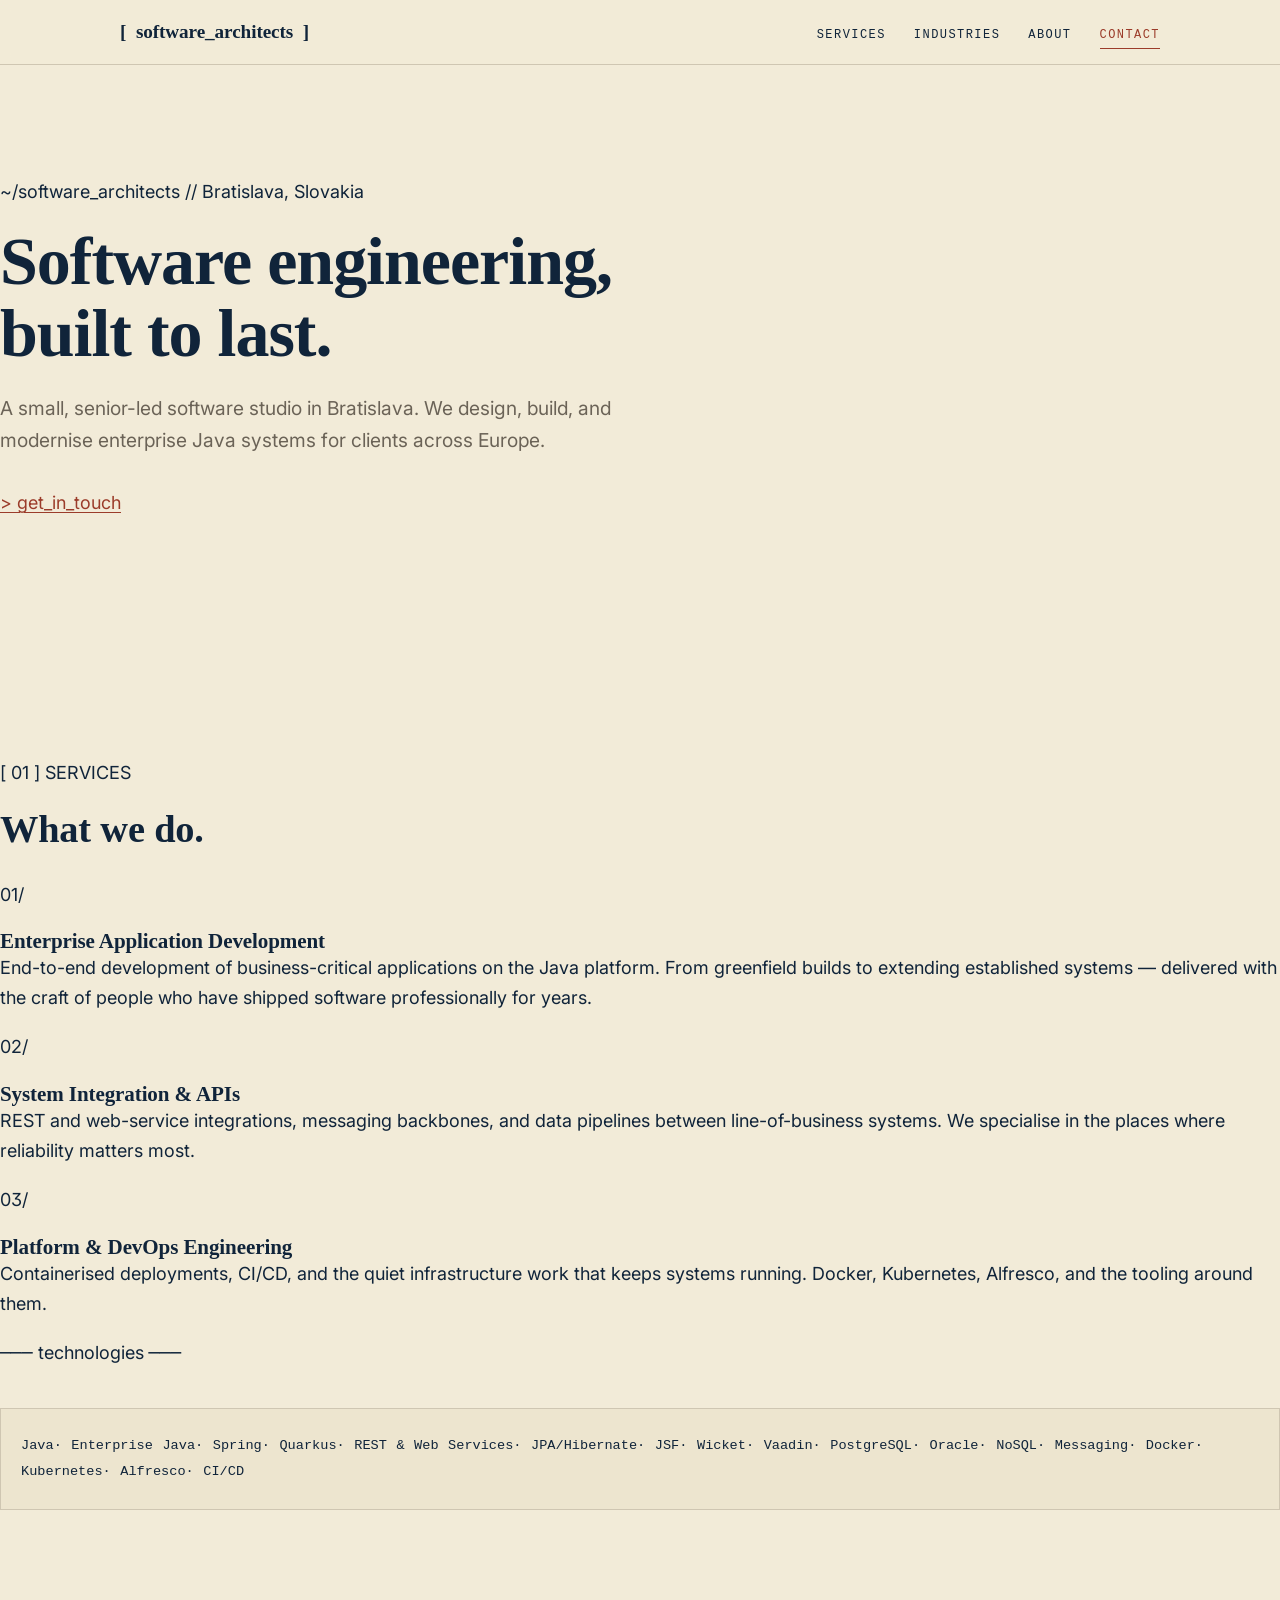
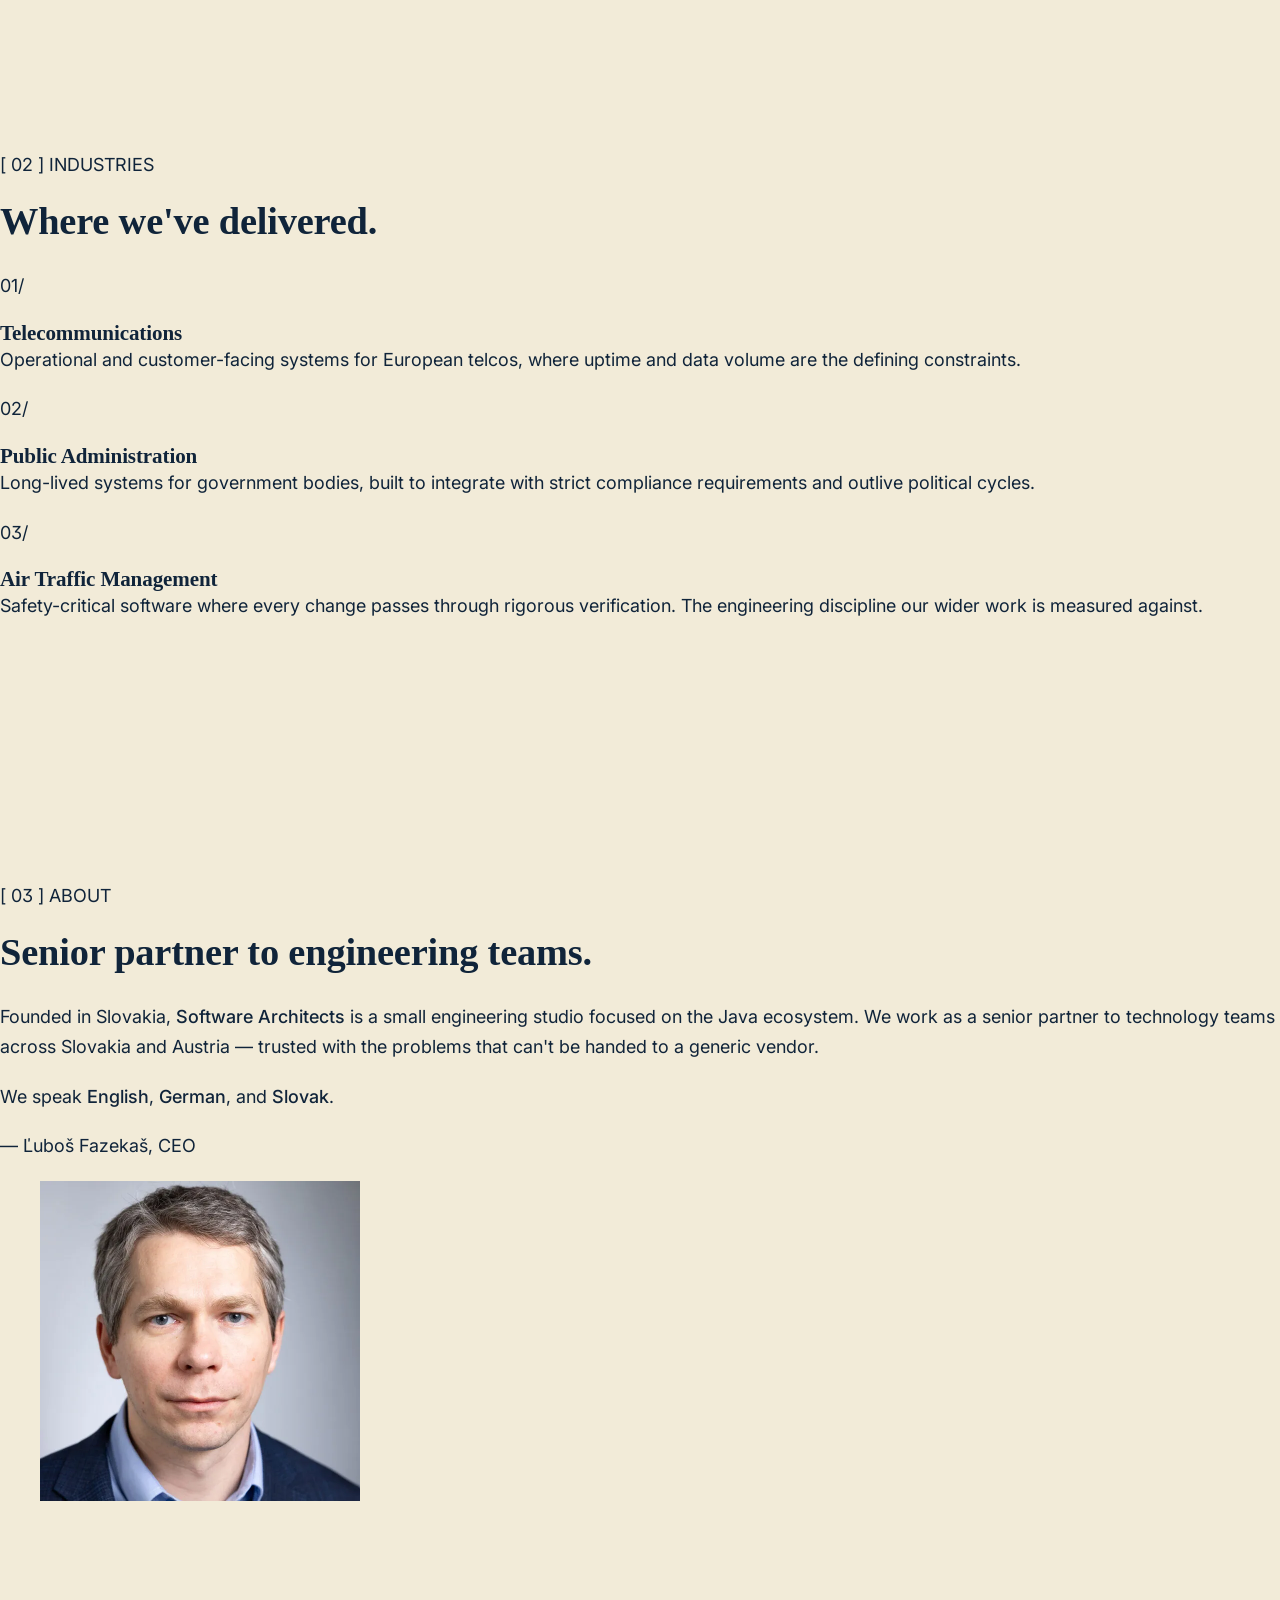
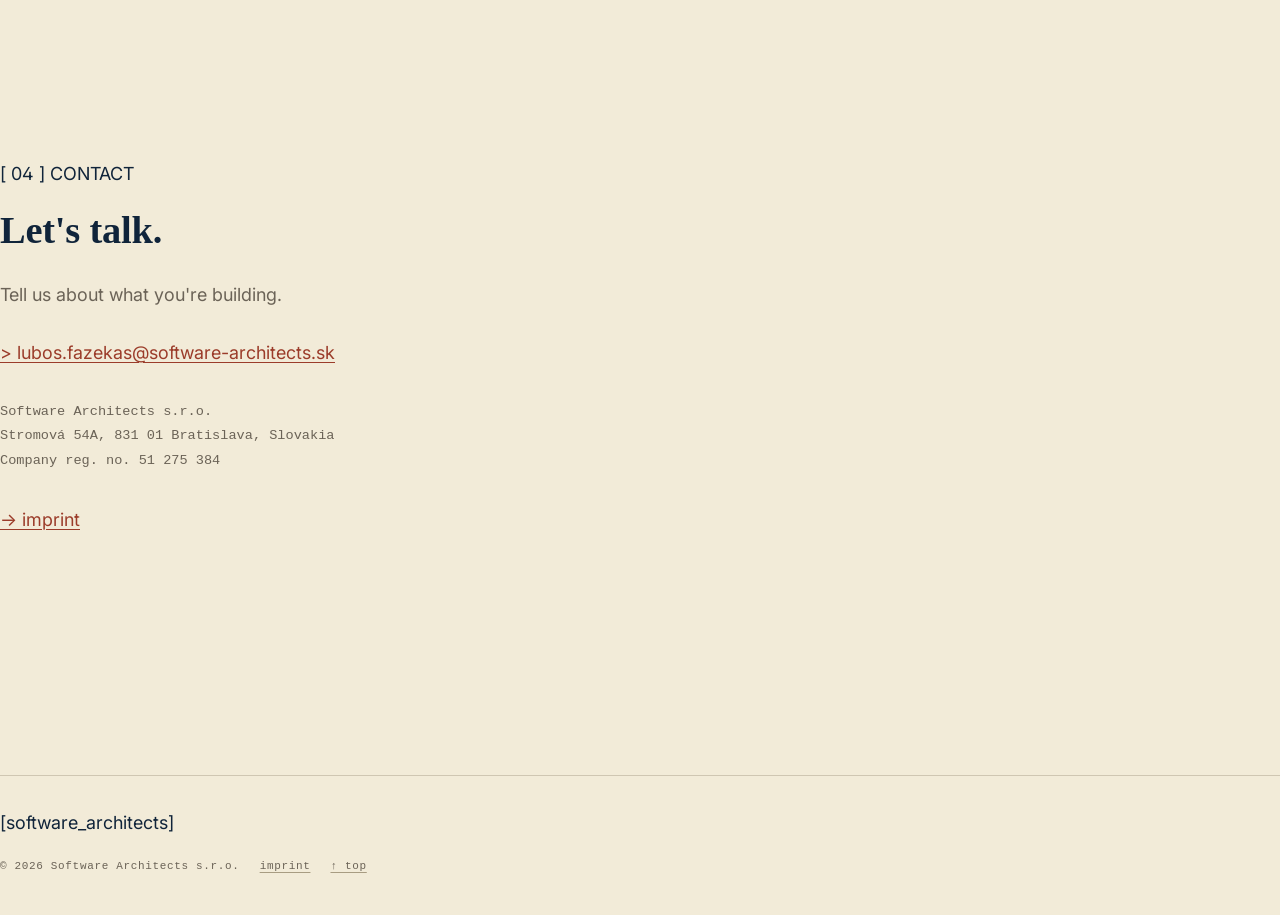
==== commit 1d391a98: "Update contact email to lubos.fazekas@software-architects.sk Co-Authored-By: Claude Sonnet 4.6 <nore" ====
--- a/index.html
+++ b/index.html
@@ -3,6 +3,7 @@
 <head>
   <meta charset="utf-8">
   <meta name="viewport" content="width=device-width, initial-scale=1">
+  <meta name="color-scheme" content="dark">
   <title>Software Architects — Enterprise Java software engineering</title>
   <meta name="description" content="Software Architects s.r.o. is a small, senior-led software studio in Bratislava. We design, build, and modernise enterprise Java systems for clients across Europe.">
   <meta property="og:title" content="Software Architects — Enterprise Java software engineering">
@@ -15,18 +16,19 @@
 
   <link rel="preconnect" href="https://fonts.googleapis.com">
   <link rel="preconnect" href="https://fonts.gstatic.com" crossorigin>
-  <link rel="stylesheet" href="https://fonts.googleapis.com/css2?family=Fraunces:opsz,wght@9..144,400;9..144,600&family=Inter:wght@400;500&family=JetBrains+Mono:wght@400&display=swap">
+  <link rel="stylesheet" href="https://fonts.googleapis.com/css2?family=IBM+Plex+Mono:wght@400&family=IBM+Plex+Sans:wght@400;500&family=Inter:wght@400;500;700&display=swap">
 
   <link rel="stylesheet" href="styles.css">
 </head>
-<body>
+<body class="theme-dark">
   <a class="skip-link" href="#main">Skip to content</a>
 
   <header class="site-header">
     <div class="site-header__inner">
       <a class="wordmark" href="#top" aria-label="Software Architects home">
-        <span class="wordmark__name">Software Architects</span>
-        <span class="wordmark__dot" aria-hidden="true">.</span>
+        <span class="wordmark__bracket" aria-hidden="true">[</span>
+        <span class="wordmark__name">software_architects</span>
+        <span class="wordmark__bracket" aria-hidden="true">]</span>
       </a>
       <nav class="site-nav" aria-label="Primary">
         <button class="site-nav__toggle" aria-controls="primary-nav" aria-expanded="false">
@@ -34,10 +36,10 @@
           <span class="site-nav__bars" aria-hidden="true"></span>
         </button>
         <ul id="primary-nav" class="site-nav__list">
-          <li><a href="#services">Services</a></li>
-          <li><a href="#industries">Industries</a></li>
-          <li><a href="#about">About</a></li>
-          <li><a href="#contact">Contact</a></li>
+          <li><a href="#services">services</a></li>
+          <li><a href="#industries">industries</a></li>
+          <li><a href="#about">about</a></li>
+          <li><a href="#contact">contact</a></li>
         </ul>
       </nav>
     </div>
@@ -45,10 +47,10 @@
 
   <main id="main">
     <section id="top" class="hero" aria-labelledby="hero-heading">
-      <div class="hero__inner content">
-        <p class="eyebrow">Software Architects — Bratislava</p>
+      <div class="hero__inner wide">
+        <p class="mono-eyebrow"><span aria-hidden="true">~/</span>software_architects <span class="mono-eyebrow__sep" aria-hidden="true">//</span> Bratislava, Slovakia</p>
         <h1 id="hero-heading" class="hero__heading">
-          Software engineering,<br> built to last.
+          Software engineering,<br>built to last.
         </h1>
         <p class="hero__lede">
           A small, senior-led software studio in Bratislava.
@@ -56,96 +58,118 @@
           for clients across Europe.
         </p>
         <p class="hero__cta">
-          <a class="link-arrow" href="#contact">
-            Get in touch <span aria-hidden="true">→</span>
+          <a class="btn-mono" href="#contact">
+            <span aria-hidden="true">&gt;</span> get_in_touch
           </a>
         </p>
       </div>
     </section>
+
     <section id="services" aria-labelledby="services-heading">
-      <div class="content section">
-        <p class="section-marker">SERVICES / 01</p>
+      <div class="wide section">
+        <p class="mono-marker"><span aria-hidden="true">[ 01 ]</span> SERVICES</p>
         <h2 id="services-heading" class="section-heading">What we do.</h2>
 
-        <article class="pillar">
-          <p class="pillar__index">01</p>
-          <h3 class="pillar__title">Enterprise Application Development</h3>
-          <p class="pillar__body">
-            End-to-end development of business-critical applications on the
-            Java platform. From greenfield builds to extending established
-            systems — delivered with the craft of people who have shipped
-            software professionally for years.
+        <div class="cards">
+          <article class="card">
+            <p class="card__index">01/</p>
+            <h3 class="card__title">Enterprise Application Development</h3>
+            <p class="card__body">
+              End-to-end development of business-critical applications on the
+              Java platform. From greenfield builds to extending established
+              systems — delivered with the craft of people who have shipped
+              software professionally for years.
+            </p>
+          </article>
+
+          <article class="card">
+            <p class="card__index">02/</p>
+            <h3 class="card__title">System Integration &amp; APIs</h3>
+            <p class="card__body">
+              REST and web-service integrations, messaging backbones, and data
+              pipelines between line-of-business systems. We specialise in the
+              places where reliability matters most.
+            </p>
+          </article>
+
+          <article class="card">
+            <p class="card__index">03/</p>
+            <h3 class="card__title">Platform &amp; DevOps Engineering</h3>
+            <p class="card__body">
+              Containerised deployments, CI/CD, and the quiet infrastructure
+              work that keeps systems running. Docker, Kubernetes, Alfresco,
+              and the tooling around them.
+            </p>
+          </article>
+        </div>
+
+        <div class="divider" aria-hidden="true">─── technologies ───</div>
+
+        <div class="tech-strip" aria-label="Technologies we work with">
+          <p class="tech-strip__list">
+            <span>Java</span><span>·</span>
+            <span>Enterprise Java</span><span>·</span>
+            <span>Spring</span><span>·</span>
+            <span>Quarkus</span><span>·</span>
+            <span>REST &amp; Web Services</span><span>·</span>
+            <span>JPA/Hibernate</span><span>·</span>
+            <span>JSF</span><span>·</span>
+            <span>Wicket</span><span>·</span>
+            <span>Vaadin</span><span>·</span>
+            <span>PostgreSQL</span><span>·</span>
+            <span>Oracle</span><span>·</span>
+            <span>NoSQL</span><span>·</span>
+            <span>Messaging</span><span>·</span>
+            <span>Docker</span><span>·</span>
+            <span>Kubernetes</span><span>·</span>
+            <span>Alfresco</span><span>·</span>
+            <span>CI/CD</span>
           </p>
-        </article>
-
-        <article class="pillar">
-          <p class="pillar__index">02</p>
-          <h3 class="pillar__title">System Integration &amp; APIs</h3>
-          <p class="pillar__body">
-            REST and web-service integrations, messaging backbones, and data
-            pipelines between line-of-business systems. We specialise in the
-            places where reliability matters most.
-          </p>
-        </article>
-
-        <article class="pillar">
-          <p class="pillar__index">03</p>
-          <h3 class="pillar__title">Platform &amp; DevOps Engineering</h3>
-          <p class="pillar__body">
-            Containerised deployments, CI/CD, and the quiet infrastructure
-            work that keeps systems running. Docker, Kubernetes, Alfresco,
-            and the tooling around them.
-          </p>
-        </article>
-
-        <div class="tech-strip" aria-label="Technologies we work with">
-          <p class="tech-strip__label">Technologies we work with</p>
-          <p class="tech-strip__list">
-            Java · Enterprise Java · Spring · Quarkus · REST &amp; Web Services ·
-            JPA/Hibernate · JSF · Wicket · Vaadin · PostgreSQL · Oracle · NoSQL ·
-            Messaging · Docker · Kubernetes · Alfresco · CI/CD
-          </p>
-        </div>
-      </div>
-    </section>
+        </div>
+      </div>
+    </section>
+
     <section id="industries" aria-labelledby="industries-heading">
-      <div class="content section">
-        <p class="section-marker">INDUSTRIES / 02</p>
+      <div class="wide section">
+        <p class="mono-marker"><span aria-hidden="true">[ 02 ]</span> INDUSTRIES</p>
         <h2 id="industries-heading" class="section-heading">Where we've delivered.</h2>
 
-        <article class="pillar">
-          <p class="pillar__index">01</p>
-          <h3 class="pillar__title">Telecommunications</h3>
-          <p class="pillar__body">
-            Operational and customer-facing systems for European telcos,
-            where uptime and data volume are the defining constraints.
-          </p>
-        </article>
-
-        <article class="pillar">
-          <p class="pillar__index">02</p>
-          <h3 class="pillar__title">Public Administration</h3>
-          <p class="pillar__body">
-            Long-lived systems for government bodies, built to integrate with
-            strict compliance requirements and outlive political cycles.
-          </p>
-        </article>
-
-        <article class="pillar">
-          <p class="pillar__index">03</p>
-          <h3 class="pillar__title">Air Traffic Management</h3>
-          <p class="pillar__body">
-            Safety-critical software where every change passes through
-            rigorous verification. The engineering discipline our wider
-            work is measured against.
-          </p>
-        </article>
-      </div>
-    </section>
+        <div class="cards">
+          <article class="card">
+            <p class="card__index">01/</p>
+            <h3 class="card__title">Telecommunications</h3>
+            <p class="card__body">
+              Operational and customer-facing systems for European telcos,
+              where uptime and data volume are the defining constraints.
+            </p>
+          </article>
+
+          <article class="card">
+            <p class="card__index">02/</p>
+            <h3 class="card__title">Public Administration</h3>
+            <p class="card__body">
+              Long-lived systems for government bodies, built to integrate with
+              strict compliance requirements and outlive political cycles.
+            </p>
+          </article>
+
+          <article class="card">
+            <p class="card__index">03/</p>
+            <h3 class="card__title">Air Traffic Management</h3>
+            <p class="card__body">
+              Safety-critical software where every change passes through
+              rigorous verification. The engineering discipline our wider
+              work is measured against.
+            </p>
+          </article>
+        </div>
+      </div>
+    </section>
+
     <section id="about" aria-labelledby="about-heading">
-      <div class="content section about">
+      <div class="wide section about">
         <div class="about__text">
-          <p class="section-marker">ABOUT / 03</p>
+          <p class="mono-marker"><span aria-hidden="true">[ 03 ]</span> ABOUT</p>
           <h2 id="about-heading" class="section-heading">Senior partner to engineering teams.</h2>
           <p>
             Founded in Slovakia, <strong>Software Architects</strong> is a small
@@ -156,7 +180,7 @@
           <p class="about__languages">
             We speak <strong>English</strong>, <strong>German</strong>, and <strong>Slovak</strong>.
           </p>
-          <p class="about__caption">— Ľuboš Fazekaš, CEO</p>
+          <p class="mono-caption">— Ľuboš Fazekaš, CEO</p>
         </div>
         <figure class="about__portrait">
           <picture>
@@ -168,15 +192,16 @@
         </figure>
       </div>
     </section>
+
     <section id="contact" aria-labelledby="contact-heading">
-      <div class="content section">
-        <p class="section-marker">CONTACT / 04</p>
+      <div class="wide section">
+        <p class="mono-marker"><span aria-hidden="true">[ 04 ]</span> CONTACT</p>
         <h2 id="contact-heading" class="section-heading">Let's talk.</h2>
         <p class="contact__lede">Tell us about what you're building.</p>
 
         <p class="contact__email">
-          <a class="link-arrow" href="mailto:lubos.fazekas@software-architects.sk">
-            lubos.fazekas@software-architects.sk <span aria-hidden="true">→</span>
+          <a class="btn-mono btn-mono--inline" href="mailto:lubos.fazekas@software-architects.sk">
+            <span aria-hidden="true">&gt;</span> lubos.fazekas@software-architects.sk
           </a>
         </p>
 
@@ -187,19 +212,21 @@
         </address>
 
         <p class="contact__imprint">
-          <a class="link-underline" href="imprint.html">Imprint</a>
+          <a class="link-mono" href="imprint.html">→ imprint</a>
         </p>
       </div>
     </section>
   </main>
 
   <footer class="site-footer">
-    <div class="content site-footer__inner">
-      <p class="site-footer__mark">Software Architects<span aria-hidden="true">.</span></p>
+    <div class="wide site-footer__inner">
+      <p class="site-footer__mark">
+        <span aria-hidden="true">[</span>software_architects<span aria-hidden="true">]</span>
+      </p>
       <p class="site-footer__meta">
-        © <span id="footer-year">2026</span> Software Architects s.r.o.
-        <a href="imprint.html">Imprint</a>
-        <a href="#top">Back to top</a>
+        <span>© <span id="footer-year">2026</span> Software Architects s.r.o.</span>
+        <a href="imprint.html">imprint</a>
+        <a href="#top">↑ top</a>
       </p>
     </div>
   </footer>
